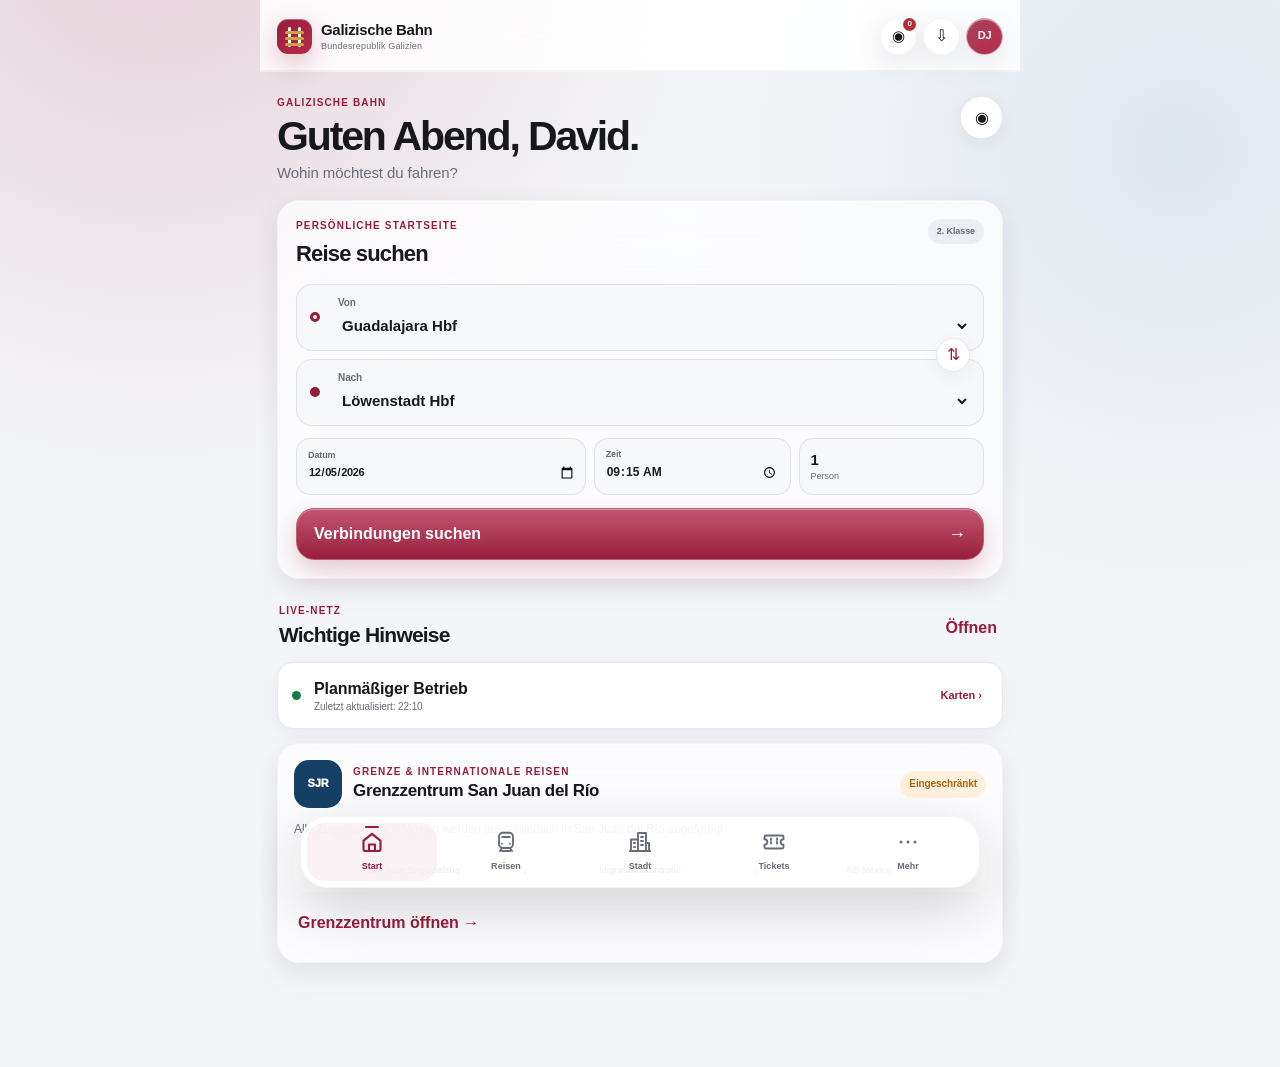
==== index.html @ bdc736fe "Add files via upload" ====
<!doctype html>
<html lang="de">
<head>
  <meta charset="utf-8">
  <meta name="viewport" content="width=device-width,initial-scale=1,viewport-fit=cover">
  <meta name="theme-color" content="#971d3b">
  <meta name="description" content="Galizische Bahn – Redesign, Live-Netz, Stadtverkehr, Grenzverbindungen und digitale Tickets.">
  <meta name="apple-mobile-web-app-capable" content="yes">
  <meta name="apple-mobile-web-app-status-bar-style" content="black-translucent">
  <meta name="apple-mobile-web-app-title" content="GBahn">
  <meta name="mobile-web-app-capable" content="yes">
  <meta name="format-detection" content="telephone=no">
  <link rel="manifest" href="./manifest.webmanifest">
  <link rel="apple-touch-icon" href="./icons/apple-touch-icon.png">
  <link rel="apple-touch-startup-image" href="./icons/splash-1179x2556.png" media="(device-width:393px) and (device-height:852px) and (-webkit-device-pixel-ratio:3)">
  <link rel="apple-touch-startup-image" href="./icons/splash-1290x2796.png" media="(device-width:430px) and (device-height:932px) and (-webkit-device-pixel-ratio:3)">
  <link rel="icon" type="image/png" sizes="32x32" href="./icons/favicon-32.png">
  <link rel="stylesheet" href="./app.css?v=0.8.6-db-results1">
  <title>Galizische Bahn</title>
</head>
<body>
  <div class="app-shell">
    <header class="app-header">
      <button id="brandButton" class="brand-button" type="button" aria-label="Startseite">
        <span class="brand-logo" aria-hidden="true"><i></i><i></i><b></b><b></b><b></b></span>
        <span><strong>Galizische Bahn</strong><small>Bundesrepublik Galizien</small></span>
      </button>
      <div class="header-actions">
        <button id="notificationButton" class="circle-button notification-button" type="button" aria-label="Mitteilungen"><span aria-hidden="true">◉</span><i id="notificationCount" hidden></i></button><span id="onlineBadge" class="online-badge"></span>
        <button id="installButton" class="circle-button" type="button" hidden aria-label="Installieren">⇩</button>
        <button id="avatarButton" class="avatar-button" type="button">DJ</button>
      </div>
    </header>
    <main id="mainView" class="main-view" tabindex="-1"></main>
    <nav class="bottom-nav" aria-label="Hauptnavigation">
      <button class="nav-button active" data-route="home" type="button"><span class="nav-icon"><svg viewBox="0 0 24 24" aria-hidden="true"><path d="M3.5 10.7 12 3.8l8.5 6.9v8.5a1.8 1.8 0 0 1-1.8 1.8H5.3a1.8 1.8 0 0 1-1.8-1.8z"/><path d="M9 21v-6.5h6V21"/></svg></span><small data-copy="navHome">Start</small></button>
      <button class="nav-button" data-route="travel" type="button"><span class="nav-icon"><svg viewBox="0 0 24 24" aria-hidden="true"><rect x="5" y="2.8" width="14" height="15.2" rx="4"/><path d="M8.2 7h7.6M8 13.7h.01M16 13.7h.01M8 18l-2 3M16 18l2 3M8 21h8"/></svg></span><small data-copy="navTravel">Reisen</small></button>
      <button class="nav-button" data-route="city" type="button"><span class="nav-icon"><svg viewBox="0 0 24 24" aria-hidden="true"><path d="M3 21V9.5h7V21M10 21V3h8v18M18 21v-8h3v8M1.8 21h20.4"/><path d="M6 13h1M6 17h1M13 7h2M13 11h2M13 15h2"/></svg></span><small data-copy="navCity">Stadt</small></button>
      <button class="nav-button" data-route="tickets" type="button"><span class="nav-icon"><svg viewBox="0 0 24 24" aria-hidden="true"><path d="M4 5.5h16a1.5 1.5 0 0 1 1.5 1.5v2.2a2.8 2.8 0 0 0 0 5.6V17a1.5 1.5 0 0 1-1.5 1.5H4A1.5 1.5 0 0 1 2.5 17v-2.2a2.8 2.8 0 0 0 0-5.6V7A1.5 1.5 0 0 1 4 5.5Z"/><path d="M9 8.5v7M15 8.5v7" stroke-dasharray="1.5 2"/></svg></span><small data-copy="navTickets">Tickets</small></button>
      <button class="nav-button" data-route="more" type="button"><span class="nav-icon"><svg viewBox="0 0 24 24" aria-hidden="true"><circle cx="5" cy="12" r="1.5"/><circle cx="12" cy="12" r="1.5"/><circle cx="19" cy="12" r="1.5"/></svg></span><small data-copy="navMore">Mehr</small></button>
    </nav>
  </div>
  <div id="modalRoot"></div>
  <div id="toastRoot" class="toast-root" aria-live="polite"></div>
  <div id="updateBanner" class="update-banner" hidden></div>
  <noscript>Diese Anwendung benötigt JavaScript.</noscript>
  <script type="module" src="./app.js?v=0.8.6-db-results1"></script>
</body>
</html>
---- app.css ----
:root{--bg:#f2f3f6;--surface:#fff;--surface2:#f7f7fa;--text:#18181c;--muted:#70717a;--line:rgba(30,30,35,.11);--brand:#7e1731;--brand2:#b72d50;--brandSoft:#f5e5ea;--gold:#d1a33c;--green:#16804b;--greenSoft:#e4f4eb;--orange:#bd6714;--orangeSoft:#fff0df;--red:#bf303e;--redSoft:#fde9eb;--blue:#2d68a3;--shadow:0 14px 42px rgba(24,24,30,.09);--safeTop:env(safe-area-inset-top,0px);--safeBottom:env(safe-area-inset-bottom,0px)}
html[data-theme=dark]{--bg:#0f0f12;--surface:#19191e;--surface2:#212126;--text:#f4f4f6;--muted:#aaaab2;--line:rgba(255,255,255,.11);--brand:#d34a6c;--brand2:#f06b89;--brandSoft:#351821;--gold:#edc565;--green:#58c989;--greenSoft:#123423;--orange:#f1a350;--orangeSoft:#392818;--red:#f1717b;--redSoft:#3b191d;--blue:#76ace1;--shadow:0 16px 48px rgba(0,0,0,.36)}
*{box-sizing:border-box;-webkit-tap-highlight-color:transparent}html{min-height:100%;background:var(--bg)}body{margin:0;min-height:100%;background:radial-gradient(circle at 10% -10%,color-mix(in srgb,var(--brand) 14%,transparent),transparent 32%),var(--bg);color:var(--text);font-family:-apple-system,BlinkMacSystemFont,"SF Pro Display","Segoe UI",sans-serif;line-height:1.45}button,input,select{font:inherit;color:inherit}button{cursor:pointer}button:focus-visible,input:focus-visible,select:focus-visible{outline:3px solid color-mix(in srgb,var(--brand) 28%,transparent);outline-offset:2px}.app-shell{width:min(100%,720px);min-height:100dvh;margin:auto}.app-header{position:sticky;top:0;z-index:30;display:flex;align-items:center;justify-content:space-between;min-height:calc(68px + var(--safeTop));padding:calc(10px + var(--safeTop)) 17px 10px;background:color-mix(in srgb,var(--surface) 88%,transparent);border-bottom:1px solid var(--line);backdrop-filter:blur(25px) saturate(150%);-webkit-backdrop-filter:blur(25px) saturate(150%)}.brand-button{display:flex;align-items:center;gap:10px;padding:0;border:0;background:none;text-align:left}.brand-button strong,.brand-button small{display:block}.brand-button strong{font-size:16px;letter-spacing:-.02em}.brand-button small{font-size:10px;color:var(--muted)}.brand-logo{position:relative;width:37px;height:37px;flex:none;border-radius:12px;background:linear-gradient(145deg,var(--brand),var(--brand2));box-shadow:0 8px 18px color-mix(in srgb,var(--brand) 25%,transparent)}.brand-logo i{position:absolute;top:8px;bottom:7px;width:3px;border-radius:3px;background:#fff}.brand-logo i:first-child{left:11px}.brand-logo i:nth-child(2){right:11px}.brand-logo b{position:absolute;left:8px;right:8px;height:3px;border-radius:2px;background:var(--gold)}.brand-logo b:nth-child(3){top:12px}.brand-logo b:nth-child(4){top:18px}.brand-logo b:nth-child(5){top:24px}.header-actions{display:flex;align-items:center;gap:8px}.circle-button,.avatar-button{display:grid;place-items:center;width:39px;height:39px;border:1px solid var(--line);border-radius:13px;background:var(--surface);box-shadow:0 5px 15px rgba(0,0,0,.06)}.avatar-button{border:0;background:linear-gradient(145deg,var(--brand),var(--brand2));color:#fff;font-size:12px;font-weight:800}.online-badge{padding:5px 8px;border-radius:999px;background:var(--greenSoft);color:var(--green);font-size:10px;font-weight:800}.online-badge.offline{background:var(--orangeSoft);color:var(--orange)}.main-view{min-height:calc(100dvh - 68px);padding:21px 16px calc(103px + var(--safeBottom))}.bottom-nav{position:fixed;z-index:40;left:50%;bottom:max(10px,var(--safeBottom));transform:translateX(-50%);display:grid;grid-template-columns:repeat(5,1fr);width:min(calc(100% - 22px),680px);padding:8px;border:1px solid var(--line);border-radius:23px;background:color-mix(in srgb,var(--surface) 90%,transparent);box-shadow:var(--shadow);backdrop-filter:blur(25px);-webkit-backdrop-filter:blur(25px)}.nav-button{padding:6px 2px;border:0;border-radius:16px;background:none;color:var(--muted)}.nav-button>span{display:block;height:22px;font-size:21px;line-height:20px;font-weight:800}.nav-button small{font-size:10px;font-weight:700}.nav-button.active{background:var(--brandSoft);color:var(--brand)}.page-header{margin-bottom:18px}.eyebrow{margin:0 0 4px;color:var(--brand);font-size:11px;font-weight:850;letter-spacing:.1em;text-transform:uppercase}h1,h2,h3,p{margin-top:0}h1{margin-bottom:5px;font-size:clamp(29px,8vw,39px);line-height:1.05;letter-spacing:-.045em}h2{font-size:22px;letter-spacing:-.03em}h3{font-size:17px;letter-spacing:-.02em}.subtitle,.muted{color:var(--muted)}.subtitle{margin:0;font-size:14px}.section{margin-top:22px}.section-title{display:flex;align-items:center;justify-content:space-between;gap:12px;margin:0 2px 10px}.section-title h2{margin:0}.card{border:1px solid var(--line);border-radius:22px;background:var(--surface);box-shadow:0 7px 22px rgba(0,0,0,.055)}.hero-card{position:relative;overflow:hidden;padding:21px;border-radius:27px;background:linear-gradient(135deg,#641023,#a62547 63%,#cc5571);color:#fff;box-shadow:0 20px 48px rgba(111,14,39,.26)}.hero-card:after{content:"";position:absolute;right:-80px;bottom:-125px;width:260px;height:260px;border:28px solid rgba(255,255,255,.08);border-radius:50%}.hero-head,.journey-top,.hero-foot,.section-title,.subscription-head{display:flex;align-items:center;justify-content:space-between;gap:10px}.hero-card h2{position:relative;z-index:1;margin:25px 0 17px;font-size:28px}.service-badge{display:inline-flex;align-items:center;min-height:24px;padding:4px 9px;border-radius:999px;color:#fff;background:#3c485d;font-size:11px;font-weight:850}.service-badge.ICE{background:#a71938}.service-badge.IC{background:#38455d}.service-badge.EC{background:#c58a17}.service-badge.RE{background:#367755}.service-badge.IR{background:#457660}.service-badge.NJ{background:#303057}.service-badge.S{background:#3b6e55}.status{font-size:11px;font-weight:850}.status.ok{color:#d7ffe6}.status.warn{color:#ffe0b5}.journey-card .status.ok{color:var(--green)}.journey-card .status.warn{color:var(--orange)}.hero-route,.journey-route{position:relative;z-index:1;display:grid;grid-template-columns:minmax(0,1fr) 60px minmax(0,1fr);gap:10px;align-items:center}.hero-route>span,.journey-route>span{height:2px;background:rgba(255,255,255,.45)}.hero-route strong,.hero-route small,.journey-route strong,.journey-route small{display:block}.hero-route strong{font-size:20px}.hero-route small{color:rgba(255,255,255,.76)}.hero-route>div:last-child,.journey-route>div:last-child{text-align:right}.hero-foot{position:relative;z-index:1;margin-top:18px;padding-top:14px;border-top:1px solid rgba(255,255,255,.18);font-size:12px}.text-on-dark,.link-button{padding:4px;border:0;background:none;color:inherit;font-weight:800}.link-button{color:var(--brand)}.quick-grid{display:grid;grid-template-columns:repeat(4,1fr);gap:9px;margin-top:16px}.quick{min-width:0;padding:12px 5px 10px;border:1px solid var(--line);border-radius:18px;background:var(--surface);box-shadow:0 6px 18px rgba(0,0,0,.05)}.quick b{display:grid;place-items:center;width:36px;height:36px;margin:auto;border-radius:12px;background:var(--brandSoft);color:var(--brand);font-size:18px}.quick span{display:block;margin-top:7px;font-size:10px;font-weight:750}.pass-promo,.active-pass{display:flex;align-items:center;justify-content:space-between;gap:12px;padding:17px}.pass-promo>div,.active-pass>div{display:flex;align-items:center;gap:12px}.pass-promo h3,.active-pass h3{margin-bottom:3px}.pass-promo p,.active-pass p{margin:0;color:var(--muted);font-size:12px}.pass-logo{display:grid;place-items:center;width:48px;height:48px;flex:none;border-radius:16px;background:linear-gradient(145deg,#f1d887,#b78019);color:#3b2a07;font-size:25px;font-weight:950}.pass-promo>strong,.active-pass>strong{white-space:nowrap;color:var(--brand)}.pass-promo>strong small{display:block;color:var(--muted);font-size:9px}.alerts-mini{display:grid;gap:8px}.alert-mini{display:flex;align-items:flex-start;gap:10px;padding:12px 13px;border:1px solid var(--line);border-radius:16px;background:var(--surface)}.alert-mini>span{width:9px;height:9px;margin-top:5px;border-radius:50%;background:var(--orange)}.alert-mini.ok>span{background:var(--green)}.alert-mini strong,.alert-mini small{display:block}.alert-mini small{margin-top:2px;color:var(--muted)}.federal-card{display:flex;align-items:flex-start;gap:13px;padding:16px;background:var(--orangeSoft);border-color:color-mix(in srgb,var(--orange) 24%,transparent)}.federal-card>span{display:grid;place-items:center;min-width:51px;height:34px;border-radius:8px;background:#153f64;color:#fff;font-size:10px;font-weight:950;letter-spacing:.08em}.federal-card h3{margin-bottom:4px}.federal-card p{margin:0;color:var(--muted);font-size:12px}.federal-card.standalone{margin-top:14px}.chips{display:flex;flex-wrap:wrap;gap:6px;margin-top:10px}.chips i{padding:5px 8px;border-radius:999px;background:color-mix(in srgb,var(--surface) 75%,transparent);font-size:10px;font-style:normal;font-weight:750}.search-card{padding:16px}.field{margin-bottom:12px}.field label{display:block;margin:0 0 6px 2px;color:var(--muted);font-size:11px;font-weight:750}.field input,.field select{width:100%;min-height:50px;padding:12px 13px;border:1px solid var(--line);border-radius:15px;background:var(--surface2)}.field input.invalid{border-color:var(--red);box-shadow:0 0 0 2px var(--redSoft)}.field small{display:block;margin:5px 2px 0;color:var(--muted);font-size:10px}.field-grid{display:grid;grid-template-columns:1fr 1fr;gap:10px}.date-field>span{display:flex;width:100%;min-width:0;padding:12px 13px;border:1px solid var(--line);border-radius:15px;background:var(--surface2)}.date-field input{display:block;width:100%;min-width:0;min-height:0;padding:0;border:0;background:transparent}.swap{display:grid;place-items:center;width:41px;height:41px;margin:-4px auto 7px;border:1px solid var(--line);border-radius:13px;background:var(--surface);color:var(--brand);font-size:20px}.primary,.secondary,.danger-button{min-height:48px;padding:12px 16px;border:0;border-radius:15px;font-weight:850}.primary{background:linear-gradient(135deg,var(--brand),var(--brand2));color:#fff;box-shadow:0 10px 24px color-mix(in srgb,var(--brand) 22%,transparent)}.primary.small{min-height:40px;padding:9px 12px}.secondary{border:1px solid var(--line);background:var(--surface2)}.danger-button{background:var(--redSoft);color:var(--red)}.full{width:100%}.button-row{display:grid;grid-template-columns:1fr 1fr;gap:9px;margin-top:15px}.result-list,.ticket-list,.subscription-list,.operation-list,.line-list,.order-list{display:grid;gap:11px}.journey-card{width:100%;padding:16px;border:1px solid var(--line);border-radius:20px;background:var(--surface);box-shadow:0 7px 20px rgba(0,0,0,.05);text-align:left}.journey-route{margin:14px 0}.journey-route>span{background:var(--line)}.journey-route strong{font-size:21px}.journey-route small{max-width:150px;overflow:hidden;color:var(--muted);text-overflow:ellipsis;white-space:nowrap}.journey-bottom{display:flex;align-items:end;justify-content:space-between;gap:10px;color:var(--muted);font-size:11px}.journey-bottom strong{color:var(--text);font-size:18px}.connection-state,.international-row,.night-row{margin-top:10px;padding:7px 9px;border-radius:10px;font-size:11px;font-weight:750}.connection-state.safe{background:var(--greenSoft);color:var(--green)}.connection-state.risk{background:var(--orangeSoft);color:var(--orange)}.connection-state.missed{background:var(--redSoft);color:var(--red)}.international-row{background:#fff3d6;color:#8b5c0f}.night-row{background:#e8e7f7;color:#444070}.timeline{margin:17px 0}.timeline-row{display:grid;grid-template-columns:48px 18px 1fr;gap:10px;min-height:58px}.timeline-row time{font-weight:800}.timeline-row>span{position:relative}.timeline-row>span:after{content:"";position:absolute;left:8px;top:14px;bottom:-7px;width:2px;background:var(--line)}.timeline-row:last-child>span:after{display:none}.timeline-row>span i{position:relative;z-index:1;display:block;width:16px;height:16px;border:4px solid var(--surface);border-radius:50%;background:var(--brand);box-shadow:0 0 0 1px var(--brand)}.timeline-row.border>span i{background:var(--gold);box-shadow:0 0 0 1px var(--gold)}.timeline-row strong,.timeline-row small{display:block}.timeline-row small{margin-top:2px;color:var(--muted)}.fare-list{display:grid;gap:8px}.fare-choice{position:relative;display:grid;grid-template-columns:1fr auto;gap:8px;padding:14px;border:1px solid var(--line);border-radius:16px;background:var(--surface2)}.fare-choice.selected{border-color:var(--brand);box-shadow:0 0 0 2px var(--brandSoft)}.fare-choice input{position:absolute;opacity:0}.fare-choice strong,.fare-choice small{display:block}.fare-choice small{color:var(--muted)}.fare-choice b{color:var(--brand)}.checkout-progress{display:grid;grid-template-columns:repeat(4,1fr);gap:7px;margin-bottom:17px}.checkout-progress span{display:grid;place-items:center;height:6px;border-radius:999px;background:var(--line);font-size:0}.checkout-progress span.active{background:var(--brand)}.seat-legend{display:flex;flex-wrap:wrap;gap:11px;margin-bottom:12px;color:var(--muted);font-size:11px}.seat-legend span{display:flex;align-items:center;gap:5px}.seat-legend i{width:13px;height:13px;border-radius:4px;background:var(--surface2);border:1px solid var(--line)}.seat-legend i.occupied{background:#999}.seat-legend i.selected{background:var(--brand)}.coach{padding:15px;border-radius:19px;background:var(--surface2)}.coach-label{text-align:center;color:var(--muted);font-size:11px}.seat-grid{display:grid;grid-template-columns:repeat(4,1fr);gap:8px;max-width:300px;margin:14px auto}.seat{height:40px;border:1px solid var(--line);border-radius:9px;background:var(--surface);font-size:11px;font-weight:800}.seat:nth-of-type(4n+2){margin-right:8px}.seat.occupied{background:#8d8d92;color:#fff;opacity:.55}.seat.selected{background:var(--brand);color:#fff}.table-label{grid-column:1/-1;padding:4px;text-align:center;color:var(--muted);font-size:9px}.cabin-options{display:grid;gap:9px;margin:15px 0}.cabin-option{display:flex;justify-content:space-between;padding:15px;border:1px solid var(--line);border-radius:15px;background:var(--surface2)}.cabin-option.selected{border-color:var(--brand);box-shadow:0 0 0 2px var(--brandSoft)}.check-row,.extra-row{display:flex;align-items:flex-start;gap:10px;padding:12px 0}.check-row input,.extra-row input{width:20px;height:20px;accent-color:var(--brand)}.extras-list{border-top:1px solid var(--line)}.extra-row{border-bottom:1px solid var(--line)}.extra-row span{flex:1}.extra-row strong,.extra-row small{display:block}.extra-row small{color:var(--muted)}.summary-card,.order-total{display:flex;align-items:center;justify-content:space-between;padding:14px;margin:14px 0;border-radius:15px;background:var(--surface2)}.demo-payment{padding:13px;border:1px solid color-mix(in srgb,var(--orange) 35%,transparent);border-radius:15px;background:var(--orangeSoft)}.demo-payment strong{display:inline-block;padding:4px 8px;border-radius:6px;background:var(--orange);color:#fff;font-size:10px}.demo-payment p{margin:7px 0 0;color:var(--orange);font-size:12px;font-weight:750}.payment-progress{margin:12px 0;padding:11px;border-radius:12px;background:var(--surface2);text-align:center;font-weight:800}.payment-progress.success{background:var(--greenSoft);color:var(--green)}.payment-progress.error{background:var(--redSoft);color:var(--red)}.mode-tabs{display:grid;grid-template-columns:1fr 1fr;gap:4px;padding:4px;border-radius:15px;background:var(--surface2)}.mode-tabs button{min-height:40px;border:0;border-radius:12px;background:none;color:var(--muted);font-weight:800}.mode-tabs button.active{background:var(--surface);color:var(--brand);box-shadow:0 3px 12px rgba(0,0,0,.07)}.live-dot{color:var(--green);font-size:11px;font-weight:850}.departure-board{overflow:hidden;border:1px solid var(--line);border-radius:19px;background:var(--surface)}.departure-row{display:grid;grid-template-columns:45px 42px 1fr auto;gap:9px;align-items:center;padding:11px;border-bottom:1px solid var(--line)}.departure-row:last-child{border-bottom:0}.departure-row time{font-weight:850}.departure-row strong,.departure-row small{display:block}.departure-row small{color:var(--muted);font-size:10px}.departure-row>b{font-size:10px;color:var(--brand)}.line-pill{display:inline-grid;place-items:center;min-width:38px;height:27px;padding:0 7px;border-radius:8px;background:var(--line);color:#fff;font-size:11px;font-weight:900}.line-pill:before{content:"";position:absolute}.line-pill{background:var(--line,color-mix(in srgb,var(--brand) 80%,#000))}.line-pill.big{width:52px;height:38px;font-size:15px}.urban-line{display:grid;grid-template-columns:45px 1fr auto;gap:10px;align-items:center;padding:12px;border:1px solid var(--line);border-radius:16px;background:var(--surface);text-align:left}.urban-line strong,.urban-line small{display:block}.urban-line small{color:var(--muted)}.urban-planner{padding:16px}.urban-result{margin-top:15px;padding-top:15px;border-top:1px solid var(--line)}.urban-summary{display:flex;justify-content:space-between;margin-bottom:12px}.urban-step{display:grid;grid-template-columns:45px 1fr;gap:10px;align-items:center;padding:10px 0}.urban-step strong,.urban-step small{display:block}.urban-step small{color:var(--muted)}.transfer{margin-left:19px;padding:5px 0 5px 34px;border-left:2px dotted var(--line);color:var(--muted);font-size:11px}.urban-products{display:grid;grid-template-columns:1fr 1fr;gap:9px}.urban-products button{display:flex;flex-direction:column;justify-content:space-between;min-height:116px;padding:14px;border:1px solid var(--line);border-radius:17px;background:var(--surface);text-align:left}.urban-products strong,.urban-products small{display:block}.urban-products small{margin-top:4px;color:var(--muted)}.urban-products b{color:var(--brand);font-size:19px}.line-header{display:flex;align-items:center;gap:12px}.line-header strong,.line-header small{display:block}.line-header small{color:var(--muted)}.urban-timeline{margin-top:16px}.urban-timeline>div{display:grid;grid-template-columns:18px 1fr auto;gap:9px;min-height:43px}.urban-timeline>div>span{position:relative}.urban-timeline>div>span:before{content:"";position:absolute;left:4px;top:4px;width:9px;height:9px;border-radius:50%;background:var(--brand)}.urban-timeline>div>span:after{content:"";position:absolute;left:8px;top:13px;bottom:0;width:2px;background:var(--brand)}.urban-timeline>div:last-child>span:after{display:none}.urban-timeline small{color:var(--muted)}.subscription-option{padding:17px;border:1px solid var(--line);border-radius:20px;background:var(--surface)}.subscription-head h3{margin-bottom:3px}.subscription-head p{margin:0;color:var(--muted);font-size:11px}.subscription-head>strong{color:var(--brand);font-size:21px}.subscription-head>strong small{display:block;color:var(--muted);font-size:9px}.subscription-option ul{padding-left:20px;color:var(--muted);font-size:12px}.warning-copy{margin:8px 0;color:var(--orange);font-size:11px}.subscription-summary{display:flex;align-items:center;gap:12px;margin-bottom:16px}.subscription-summary div{flex:1}.subscription-summary h3{margin-bottom:3px}.subscription-summary p{margin:0;color:var(--muted);font-size:11px}.ticket-summary{display:flex;align-items:center;justify-content:space-between;gap:10px;width:100%;padding:15px;border:1px solid var(--line);border-radius:18px;background:var(--surface);text-align:left}.ticket-summary h3{margin:8px 0 3px}.ticket-summary p{margin:0;color:var(--muted)}.ticket-summary>div:last-child{text-align:right}.ticket-summary>div:last-child strong,.ticket-summary>div:last-child small{display:block}.ticket-summary>div:last-child small{color:var(--muted)}.empty{padding:30px;text-align:center}.empty>b{display:grid;place-items:center;width:66px;height:66px;margin:auto auto 15px;border-radius:20px;background:var(--brandSoft);color:var(--brand);font-size:28px}.digital-ticket{padding:19px;border:1px solid var(--line);border-radius:24px;background:var(--surface)}.digital-ticket.international-ticket{border-top:5px solid var(--gold)}.ticket-brand{color:var(--brand);font-size:11px;font-weight:950;letter-spacing:.09em}.ticket-service{display:flex;align-items:center;justify-content:space-between;margin-top:15px}.digital-route{display:grid;grid-template-columns:1fr auto 1fr;gap:10px;align-items:center;padding:21px 0}.digital-route>div:last-child{text-align:right}.digital-route strong,.digital-route small{display:block}.digital-route strong{font-size:24px}.digital-route small{color:var(--muted)}.ticket-data{display:grid;grid-template-columns:1fr 1fr;gap:10px;padding:14px 0;border-top:1px dashed var(--line);border-bottom:1px dashed var(--line)}.ticket-data small,.ticket-data strong{display:block}.ticket-data small{color:var(--muted);font-size:9px;text-transform:uppercase}.security-animation{height:9px;margin:16px 0;border-radius:999px;background:linear-gradient(90deg,var(--brand),var(--gold),var(--brand));background-size:200% 100%;animation:security 2s linear infinite}.digital-ticket canvas{display:block;width:180px;height:180px;margin:15px auto;border:10px solid #fff;border-radius:12px;background:#fff;image-rendering:pixelated}.digital-ticket code{display:block;text-align:center;color:var(--muted);font-size:10px}@keyframes security{to{background-position:200% 0}}.profile-card{padding:18px}.profile-head{display:flex;align-items:center;gap:13px}.profile-head>span{display:grid;place-items:center;width:62px;height:62px;border-radius:20px;background:linear-gradient(145deg,var(--brand),var(--brand2));color:#fff;font-size:19px;font-weight:900}.profile-head h2{margin-bottom:2px}.profile-head p{margin:0;color:var(--muted)}.gold-card{min-height:160px;margin-top:16px;padding:19px;border-radius:21px;background:linear-gradient(135deg,#f0d783,#c8962c 65%,#a47012);color:#392a0b}.gold-card small,.gold-card strong{display:block}.gold-card strong{margin-top:82px;letter-spacing:.1em}.stats{display:grid;grid-template-columns:repeat(3,1fr);gap:8px;margin-top:11px}.stats>div{padding:12px 7px;border-radius:14px;background:var(--surface2);text-align:center}.stats strong,.stats small{display:block}.stats small{color:var(--muted);font-size:9px}.setting-row,.order-row{display:flex;align-items:center;gap:11px;padding:14px}.setting-row>span{display:grid;place-items:center;width:39px;height:39px;border-radius:12px;background:var(--brandSoft);color:var(--brand)}.setting-row div{flex:1}.setting-row strong,.setting-row small{display:block}.setting-row small{color:var(--muted)}.order-row{justify-content:space-between}.order-row strong,.order-row small{display:block}.order-row small{color:var(--muted)}.settings{overflow:hidden}.settings button{display:grid;grid-template-columns:38px 1fr auto;gap:10px;align-items:center;width:100%;padding:13px;border:0;border-bottom:1px solid var(--line);background:none;text-align:left}.settings button:last-child{border-bottom:0}.settings button>span{display:grid;place-items:center;width:36px;height:36px;border-radius:11px;background:var(--brandSoft);color:var(--brand)}.settings button strong,.settings button small{display:block}.settings button small{color:var(--muted)}.settings.simple button{grid-template-columns:1fr auto}.build-note{text-align:center;color:var(--muted);font-size:10px}.operation-summary{display:grid;grid-template-columns:1fr 1fr;gap:9px}.metric{position:relative;padding:14px;border:1px solid var(--line);border-radius:17px;background:var(--surface)}.metric small,.metric strong{display:block}.metric small{color:var(--muted)}.metric i{position:absolute;right:13px;top:13px;width:9px;height:9px;border-radius:50%}.metric i.ok{background:var(--green)}.metric i.warn{background:var(--orange)}.metric i.bad{background:var(--red)}.operation-card{display:flex;gap:12px;padding:15px}.operation-card>span{width:10px;height:10px;margin-top:5px;border-radius:50%;background:var(--orange)}.operation-card.ok>span{background:var(--green)}.operation-card h3{margin-bottom:4px}.operation-card p{margin:0;color:var(--muted);font-size:12px}.connection-demo{padding:17px}.connection-times{display:grid;grid-template-columns:1fr auto 1fr;gap:10px;align-items:center}.connection-times>div{padding:12px;border-radius:14px;background:var(--surface2);text-align:center}.connection-times small,.connection-times strong{display:block}.connection-times>b{color:var(--red)}.map-card{overflow:hidden}.rail-map{display:block;width:100%;height:auto;min-height:490px;background:linear-gradient(rgba(120,120,120,.05) 1px,transparent 1px),linear-gradient(90deg,rgba(120,120,120,.05) 1px,transparent 1px);background-size:28px 28px}.rail-line{stroke-width:6;stroke-linecap:round;opacity:.78}.rail-line.ICE{stroke:#a71938}.rail-line.IC{stroke:#3c485d}.rail-line.RE{stroke:#3b7c57}.rail-line.EC{stroke:#c58a17}.rail-line.S{stroke:#704bb5}.map-station{cursor:pointer}.map-station{pointer-events:all}.map-station .map-hit{fill:transparent;stroke:none}.map-station .map-dot{fill:var(--surface);stroke:var(--brand);stroke-width:4}.map-station.mexico .map-dot{stroke:var(--gold)}.map-station text{fill:var(--text);font-size:11px;font-weight:750;paint-order:stroke;stroke:var(--surface);stroke-width:4px}.map-train{fill:var(--gold);stroke:var(--surface);stroke-width:4}.map-legend{display:flex;flex-wrap:wrap;gap:10px;padding:13px}.map-legend span{display:flex;align-items:center;gap:5px;font-size:10px}.map-legend i{width:16px;height:5px;border-radius:3px}.map-legend i.ICE{background:#a71938}.map-legend i.IC{background:#3c485d}.map-legend i.RE{background:#3b7c57}.map-legend i.EC{background:#c58a17}.live-card{padding:4px}.live-svg{display:block;width:100%;height:auto;margin-top:12px;border-radius:17px;background:var(--surface2)}.live-svg path{fill:none;stroke:#a71938;stroke-width:8;stroke-linecap:round}.live-svg circle:not(.map-train){fill:var(--surface);stroke:#a71938;stroke-width:4}.live-svg text{fill:var(--text);font-size:11px;font-weight:750}.progress{height:9px;margin:14px 0;border-radius:999px;background:var(--surface2);overflow:hidden}.progress i{display:block;height:100%;background:linear-gradient(90deg,var(--brand),var(--gold))}.live-stats{display:grid;grid-template-columns:repeat(3,1fr);gap:8px}.live-stats>div{padding:11px 7px;border-radius:13px;background:var(--surface2);text-align:center}.live-stats small,.live-stats strong{display:block}.live-stats small{color:var(--muted);font-size:8px}.modal-backdrop{position:fixed;z-index:80;inset:0;display:grid;align-items:end;padding:18px 11px max(12px,var(--safeBottom));background:rgba(0,0,0,.43);backdrop-filter:blur(7px);-webkit-backdrop-filter:blur(7px)}.modal-sheet{width:min(100%,650px);max-height:90dvh;margin:auto;overflow-y:auto;border:1px solid var(--line);border-radius:27px;background:var(--surface);box-shadow:0 30px 80px rgba(0,0,0,.3);animation:sheet .22s ease}.modal-sheet>header{position:sticky;top:0;z-index:3;display:flex;align-items:center;justify-content:space-between;padding:14px 16px;border-bottom:1px solid var(--line);background:color-mix(in srgb,var(--surface) 90%,transparent);backdrop-filter:blur(20px)}.modal-sheet>header h2{margin:0;font-size:19px}.modal-sheet>header button{display:grid;place-items:center;width:36px;height:36px;border:0;border-radius:11px;background:var(--surface2);font-size:18px}.modal-content{padding:16px}.toast-root{position:fixed;z-index:120;left:50%;bottom:calc(96px + var(--safeBottom));width:min(calc(100% - 30px),520px);transform:translateX(-50%);pointer-events:none}.toast{margin-top:7px;padding:12px 14px;border-radius:14px;background:rgba(20,20,24,.94);color:#fff;box-shadow:0 10px 30px rgba(0,0,0,.25);font-size:12px;font-weight:750}.error-text{color:var(--red)}@keyframes sheet{from{transform:translateY(25px);opacity:0}to{transform:none;opacity:1}}@media(min-width:660px){.main-view{padding-left:24px;padding-right:24px}.modal-backdrop{align-items:center}.quick-grid{gap:12px}}@media(max-width:380px){.field-grid{grid-template-columns:1fr}.quick-grid{grid-template-columns:1fr 1fr}.departure-row{grid-template-columns:42px 38px 1fr}.departure-row>b{display:none}}@media(prefers-reduced-motion:reduce){*,*:before,*:after{animation-duration:.01ms!important;transition-duration:.01ms!important;scroll-behavior:auto!important}}

.main-view:focus{outline:none}.connection-demo.missed{margin-bottom:16px;background:var(--redSoft);border-color:color-mix(in srgb,var(--red) 25%,transparent)}

/* v0.6.1 UX patch */
body.modal-open{overflow:hidden}.modal-sheet>header button:disabled,.checkout-actions button:disabled{opacity:.45;cursor:not-allowed}.checkout-actions{position:sticky;bottom:-16px;z-index:2;display:grid;grid-template-columns:auto 1fr 1.25fr;gap:8px;margin:18px -16px -16px;padding:12px 16px calc(12px + var(--safeBottom));border-top:1px solid var(--line);background:color-mix(in srgb,var(--surface) 94%,transparent);backdrop-filter:blur(22px);-webkit-backdrop-filter:blur(22px)}.checkout-actions .cancel-action{min-height:46px;padding:0 12px;border:0;background:transparent;color:var(--red);font-weight:800}.checkout-actions .secondary,.checkout-actions .primary{min-width:0}.review-strip{display:flex;align-items:center;justify-content:space-between;gap:12px;margin-bottom:12px;padding:12px 14px;border-radius:14px;background:var(--brandSoft)}.review-strip span{color:var(--muted);font-size:12px}.review-strip strong{color:var(--brand);font-size:17px}.cancel-confirm{text-align:center}.cancel-symbol{display:grid;place-items:center;width:64px;height:64px;margin:4px auto 15px;border-radius:22px;background:var(--redSoft);color:var(--red);font-size:32px;font-weight:500}.cancel-confirm h3{font-size:21px}.cancel-confirm p{color:var(--muted)}.cancel-actions{display:grid;gap:9px;margin-top:18px}.language-help{margin-bottom:14px;color:var(--muted)}.language-list{display:grid;gap:9px}.language-option{display:grid;grid-template-columns:44px 1fr 32px;align-items:center;gap:12px;width:100%;min-height:64px;padding:10px 12px;border:1px solid var(--line);border-radius:17px;background:var(--surface);text-align:left}.language-option.selected{border-color:var(--brand);background:var(--brandSoft);box-shadow:0 0 0 2px color-mix(in srgb,var(--brand) 13%,transparent)}.language-code{display:grid;place-items:center;width:42px;height:42px;border-radius:13px;background:var(--surface2);color:var(--brand);font-weight:900}.language-option.selected .language-code{background:var(--brand);color:#fff}.language-copy strong,.language-copy small{display:block}.language-copy small{margin-top:2px;color:var(--muted)}.language-check{display:grid;place-items:center;width:26px;height:26px;border-radius:50%;color:#fff;background:transparent;font-weight:900}.language-option.selected .language-check{background:var(--brand)}.modal-bottom-cancel{margin-top:14px}.setting-icon{font-size:16px}.update-banner{position:fixed;z-index:140;left:50%;top:calc(10px + var(--safeTop));transform:translateX(-50%);display:flex;align-items:center;gap:10px;width:min(calc(100% - 24px),560px);padding:10px 12px;border:1px solid rgba(255,255,255,.15);border-radius:16px;background:rgba(24,24,28,.94);color:#fff;box-shadow:0 12px 35px rgba(0,0,0,.3);backdrop-filter:blur(18px)}.update-banner[hidden]{display:none}.update-banner span{flex:1;font-size:12px;font-weight:750}.update-banner button{min-height:34px;padding:6px 10px;border:0;border-radius:10px;background:#fff;color:#161619;font-size:11px;font-weight:850}.payment-progress:not([hidden]){display:block}.field input.invalid,.field select.invalid{border-color:var(--red);box-shadow:0 0 0 2px var(--redSoft)}@media(max-width:390px){.checkout-actions{grid-template-columns:1fr 1fr}.checkout-actions .cancel-action{grid-column:1/-1;order:3}.language-option{grid-template-columns:40px 1fr 28px}.brand-button strong{font-size:15px}}
/* v0.7.1 — quality, journey state and ticket management */
.home-title{margin-bottom:14px}.home-search-card{padding:17px}.home-search-card h2{margin-bottom:14px}.compact-route-fields{display:grid;grid-template-columns:minmax(0,1fr) 42px minmax(0,1fr);align-items:end;gap:8px}.compact-route-fields .field{margin:0}.swap.compact{width:40px;height:50px;margin:0 0 1px}.home-search-meta{display:grid;grid-template-columns:1fr 1fr;gap:9px;margin:12px 0}.home-search-meta label{display:block;padding:10px 12px;border:1px solid var(--line);border-radius:14px;background:var(--surface2)}.home-search-meta span{display:block;color:var(--muted);font-size:10px;font-weight:750}.home-search-meta input{width:100%;min-height:24px;padding:0;border:0;background:transparent}.compact-hero{padding:18px}.compact-hero .hero-route{margin-top:18px}.home-alerts{margin-top:9px}.border-flow-card{margin-top:14px;padding:16px;background:linear-gradient(145deg,color-mix(in srgb,var(--orangeSoft) 86%,var(--surface)),var(--surface));border-color:color-mix(in srgb,var(--orange) 24%,var(--line))}.border-flow-head{display:grid;grid-template-columns:auto 1fr auto;align-items:center;gap:11px}.border-flow-head h3,.border-flow-head p{margin:0}.border-icon{display:grid;place-items:center;width:48px;height:48px;border-radius:15px;background:#153f64;color:#fff;font-size:11px;font-weight:950}.border-status{padding:6px 9px;border-radius:999px;background:var(--orangeSoft);color:var(--orange);font-size:10px;font-weight:850}.border-flow-card>p{margin:13px 0 10px;color:var(--muted);font-size:12px}.border-flow-steps{display:grid;grid-template-columns:1fr auto 1fr auto 1fr;align-items:center;gap:5px;margin-bottom:8px;padding:10px;border-radius:14px;background:color-mix(in srgb,var(--surface) 76%,transparent);text-align:center}.border-flow-steps span{font-size:9px;font-weight:800}.border-flow-steps b{color:var(--orange)}
.travel-warning{text-align:center}.warning-seal{display:grid;place-items:center;width:62px;height:62px;margin:4px auto 12px;border-radius:20px;background:#153f64;color:#fff;font-size:20px;font-weight:950;box-shadow:0 12px 24px rgba(21,63,100,.22)}.travel-warning h2{margin-bottom:10px;font-size:24px}.travel-warning>p:not(.eyebrow){color:var(--muted)}.warning-route{display:grid;grid-template-columns:1fr auto 1fr;align-items:center;gap:8px;margin:17px 0;padding:13px;border-radius:15px;background:var(--surface2);font-size:11px;font-weight:800}.warning-route span:last-child{text-align:right}.warning-actions{display:grid;grid-template-columns:1fr 1.35fr;gap:9px;margin-top:16px}.official-advisory-inline{margin:14px 0;padding:13px 14px;border:1px solid color-mix(in srgb,var(--red) 24%,var(--line));border-radius:15px;background:var(--redSoft)}.official-advisory-inline strong{color:var(--red)}.official-advisory-inline p{margin:4px 0 0;font-size:12px}.border-notice{background:var(--orangeSoft)}
.journey-card.international-journey{border-color:color-mix(in srgb,var(--orange) 28%,var(--line))}.journey-facts{display:flex;flex-wrap:wrap;align-items:center;gap:7px;margin-top:11px;color:var(--muted);font-size:10px}.journey-facts>span:not(.occupancy){padding:5px 7px;border-radius:999px;background:var(--surface2)}.occupancy{display:inline-flex;align-items:center;gap:5px;padding:5px 7px;border-radius:999px;background:var(--surface2);color:var(--muted);font-size:9px;font-weight:800}.occupancy i{width:7px;height:7px;border-radius:50%;background:var(--orange)}.occupancy.low i{background:var(--green)}.occupancy.high i{background:var(--red)}.border-route-summary{display:grid;grid-template-columns:1fr auto;gap:3px 10px;margin:12px -3px 0;padding:11px 12px;border-radius:14px;background:var(--orangeSoft);text-align:left}.border-route-summary span{font-size:11px;font-weight:850}.border-route-summary b{font-size:10px;color:var(--orange)}.border-route-summary small{grid-column:1/-1;color:var(--muted)}.journey-bottom strong small{display:block;color:var(--green);font-size:8px;text-transform:uppercase}.journey-bottom .connection-state{display:inline-block;margin:0;padding:4px 7px;border-radius:999px;font-size:9px;font-style:normal}.international-timeline{display:grid;gap:7px;margin:15px 0}.segment-card{padding:14px;border:1px solid var(--line);border-radius:18px;background:var(--surface2)}.segment-head{display:flex;justify-content:space-between;align-items:center;gap:8px}.segment-route{display:grid;grid-template-columns:1fr 45px 1fr;align-items:center;gap:8px;margin-top:12px}.segment-route>span{height:2px;background:var(--line)}.segment-route strong,.segment-route small{display:block}.segment-route small{color:var(--muted);font-size:10px}.segment-route>div:last-child{text-align:right}.segment-note{margin:10px 0 0;color:var(--muted);font-size:10px}.border-process{display:grid;grid-template-columns:50px 1fr;gap:12px;padding:15px;border:1px solid color-mix(in srgb,var(--orange) 28%,var(--line));border-radius:18px;background:var(--orangeSoft)}.border-process-icon{display:grid;place-items:center;width:50px;height:50px;border-radius:15px;background:#153f64;color:#fff;font-size:11px;font-weight:950}.border-process h3,.border-process p{margin-bottom:3px}.border-process>div:last-child>p:not(.eyebrow){color:var(--muted);font-size:11px}.mandatory-transfer-marker{text-align:center;color:var(--orange);font-size:10px;font-weight:850}.detail-section{margin:18px 0}.detail-section .section-title h3{margin:0}.composition-strip{display:flex;gap:6px;overflow-x:auto;padding:2px 1px 7px;scrollbar-width:none}.composition-strip::-webkit-scrollbar{display:none}.composition-strip>div{position:relative;min-width:87px;padding:10px;border:1px solid var(--line);border-radius:13px;background:var(--surface2)}.composition-strip b,.composition-strip span{display:block}.composition-strip span{margin-top:3px;color:var(--muted);font-size:8px}.composition-strip i{position:absolute;right:8px;top:9px;width:7px;height:7px;border-radius:50%;background:var(--orange)}.composition-strip i.low{background:var(--green)}.composition-strip i.high{background:var(--red)}.service-badge.RB{background:#276d57}
.city-picker{margin-bottom:11px}.city-action-tabs{display:grid;grid-template-columns:repeat(3,1fr);gap:8px}.city-action-tabs button{min-height:68px;padding:8px;border:1px solid var(--line);border-radius:17px;background:var(--surface);color:var(--muted)}.city-action-tabs b,.city-action-tabs span{display:block}.city-action-tabs b{font-size:20px}.city-action-tabs span{margin-top:4px;font-size:10px;font-weight:800}.city-action-tabs button.active{border-color:var(--brand);background:var(--brandSoft);color:var(--brand)}.compact-tabs{margin-top:10px}.city-content{margin-top:14px}.urban-network-card{overflow:hidden;padding:6px}.urban-map-scroll{overflow-x:auto;border-radius:17px;background:linear-gradient(rgba(120,120,120,.05) 1px,transparent 1px),linear-gradient(90deg,rgba(120,120,120,.05) 1px,transparent 1px);background-size:26px 26px}.urban-schematic{display:block;min-width:720px;width:100%;height:auto}.urban-map-line{cursor:pointer}.urban-map-line .line-label{fill:#fff;font-size:13px;font-weight:900}.urban-stop{fill:var(--surface);stroke-width:4}.stop-label{fill:var(--text);font-size:9px;font-weight:700;paint-order:stroke;stroke:var(--surface);stroke-width:3px}.city-line-list{margin-top:10px}.single-line-map{position:relative;display:flex;justify-content:space-between;gap:3px;margin:18px 0 22px;padding-top:4px}.single-line-map>span{position:absolute;left:10px;right:10px;top:12px;height:6px;border-radius:5px;background:var(--line)}.single-line-map>div{position:relative;z-index:1;width:100%;text-align:center}.single-line-map i{display:block;width:17px;height:17px;margin:auto;border:4px solid var(--line);border-color:var(--line);border-radius:50%;background:var(--surface)}.single-line-map small{display:block;margin-top:7px;font-size:8px;line-height:1.15}
.more-grid{display:grid;gap:9px}.more-card{display:grid;grid-template-columns:48px 1fr auto;align-items:center;gap:12px;width:100%;padding:13px;border:1px solid var(--line);border-radius:19px;background:var(--surface);box-shadow:0 7px 20px rgba(0,0,0,.045);text-align:left}.more-card>span{display:grid;place-items:center;width:48px;height:48px;border-radius:15px;background:var(--brandSoft);color:var(--brand);font-size:18px;font-weight:900}.more-card.border>span{background:#153f64;color:#fff;font-size:10px}.more-card strong,.more-card small{display:block}.more-card small{margin-top:3px;color:var(--muted);font-size:10px}.more-card>b{color:var(--muted);font-size:22px}.back-link{display:block;margin:0 0 8px;padding:3px 0;border:0;background:none;color:var(--brand);font-size:12px;font-weight:800}
.border-status-hero{padding:18px;border-radius:25px;background:linear-gradient(135deg,#153f64,#27698c);color:#fff;box-shadow:0 18px 42px rgba(21,63,100,.23)}.border-status-hero>div:first-child{display:flex;align-items:end;justify-content:space-between;gap:10px}.border-status-hero small{color:rgba(255,255,255,.72)}.border-status-hero h2{margin:3px 0 0}.border-status-hero>span{display:inline-block;margin-top:10px;padding:6px 9px;border-radius:999px;background:rgba(255,255,255,.14);font-size:10px;font-weight:850}.border-metrics{display:grid;grid-template-columns:repeat(3,1fr);gap:7px;margin-top:16px}.border-metrics>div{padding:10px 7px;border-radius:14px;background:rgba(255,255,255,.11);text-align:center}.border-metrics strong,.border-metrics small{display:block}.border-metrics small{font-size:8px}.official-advisory{display:grid;grid-template-columns:64px 1fr;gap:14px;margin-top:13px;padding:16px;border:1px solid color-mix(in srgb,var(--red) 24%,var(--line));border-radius:20px;background:var(--redSoft)}.official-advisory .warning-seal{width:54px;height:54px;margin:0;border-radius:16px}.official-advisory h3{margin-bottom:5px}.official-advisory p{margin:0;color:var(--muted);font-size:11px}.direction-cards{display:grid;gap:9px}.direction-card{padding:16px}.direction-card h3{margin-bottom:9px}.direction-card ol{margin:0;padding-left:20px}.direction-card li{padding:4px 0;color:var(--muted);font-size:12px}.documents-card{padding:16px}.document-grid{display:grid;grid-template-columns:1fr 1fr;gap:8px}.document-grid span{padding:10px;border-radius:13px;background:var(--surface2);font-size:10px;font-weight:800}.rail-line.RB{stroke:#276d57;stroke-dasharray:12 8}.rail-line.border-link{stroke-width:8}.map-legend i.RB{background:#276d57}.border-ring{fill:none;stroke:var(--orange);stroke-width:4;stroke-dasharray:4 3}.map-station.border-hub .map-dot{stroke:#153f64}
@media(max-width:390px){.compact-route-fields{grid-template-columns:1fr 38px 1fr}.compact-route-fields select{padding-left:8px;padding-right:6px;font-size:11px}.border-flow-head{grid-template-columns:auto 1fr}.border-flow-head .border-status{grid-column:2}.border-flow-steps{grid-template-columns:1fr auto 1fr}.border-flow-steps span:last-child,.border-flow-steps b:last-of-type{display:none}.warning-actions{grid-template-columns:1fr}.segment-route{grid-template-columns:1fr 28px 1fr}.official-advisory{grid-template-columns:50px 1fr}.official-advisory .warning-seal{width:46px;height:46px}.border-metrics{grid-template-columns:1fr}.document-grid{grid-template-columns:1fr}.bottom-nav{padding:7px}.nav-button small{font-size:9px}}
.home-search-meta label,.home-search-meta input{min-width:0;max-width:100%}.home-search-meta label{overflow:hidden}.home-search-meta input{font-size:12px}

/* v0.7.1 — Quality & Journey Update */
.resume-purchase{display:grid;grid-template-columns:44px minmax(0,1fr) auto;align-items:center;gap:12px;margin-bottom:14px;padding:14px;animation:gbSlideIn .28s ease-out}.resume-purchase>span{display:grid;place-items:center;width:44px;height:44px;border-radius:14px;background:var(--brandSoft);color:var(--brand);font-size:22px;font-weight:900}.resume-purchase small,.resume-purchase strong,.resume-purchase p{display:block;margin:0}.resume-purchase small{color:var(--brand);font-size:9px;font-weight:850;text-transform:uppercase}.resume-purchase strong{margin-top:2px;font-size:13px}.resume-purchase p{margin-top:2px;color:var(--muted);font-size:10px}.resume-purchase .primary{min-height:40px;padding:9px 12px;font-size:10px}
.favorite-routes{display:grid;gap:8px}.favorite-routes button{display:grid;grid-template-columns:32px 1fr auto;align-items:center;gap:10px;width:100%;padding:12px;border:1px solid var(--line);border-radius:17px;background:var(--surface);text-align:left}.favorite-routes button>span{color:var(--gold);font-size:18px}.favorite-routes strong,.favorite-routes small{display:block}.favorite-routes small{color:var(--muted);font-size:10px}.favorite-routes button>b{color:var(--muted);font-size:20px}
.favorite-toggle{width:100%;min-height:44px;margin:12px 0;padding:10px 12px;border:1px solid var(--line);border-radius:14px;background:var(--surface2);color:var(--muted);font-weight:800}.favorite-toggle.selected{border-color:color-mix(in srgb,var(--gold) 45%,var(--line));background:color-mix(in srgb,var(--gold) 12%,var(--surface));color:#9a6a00}.favorite-icon{display:grid;place-items:center;width:44px;height:44px;flex:none;border:1px solid var(--line);border-radius:14px;background:var(--surface);color:var(--muted);font-size:22px}.favorite-icon.selected{background:color-mix(in srgb,var(--gold) 13%,var(--surface));color:#a6760c}.city-header,.station-title-row{display:flex;align-items:flex-start;justify-content:space-between;gap:12px}.city-header>div{min-width:0}
.train-facts{display:grid;grid-template-columns:repeat(3,1fr);gap:7px;margin-top:10px}.train-facts span{padding:10px 7px;border-radius:13px;background:var(--surface2);text-align:center}.train-facts small,.train-facts strong{display:block}.train-facts small{color:var(--muted);font-size:8px}.train-facts strong{margin-top:2px;font-size:12px}
.checkout-progress.five{grid-template-columns:repeat(5,1fr)}.checkout-context{display:flex;align-items:center;justify-content:space-between;gap:10px;margin:0 0 13px;padding:9px 11px;border:1px solid var(--line);border-radius:13px;background:var(--surface2);font-size:10px}.checkout-context span{overflow:hidden;text-overflow:ellipsis;white-space:nowrap}.checkout-context b{flex:none;color:var(--brand)}.included-class{display:grid;grid-template-columns:44px 1fr;gap:11px;align-items:center;margin-bottom:11px;padding:12px;border:1px solid color-mix(in srgb,var(--gold) 35%,var(--line));border-radius:16px;background:color-mix(in srgb,var(--gold) 11%,var(--surface))}.included-class>span{display:grid;place-items:center;width:44px;height:44px;border-radius:14px;background:linear-gradient(145deg,#edd481,#b9811a);color:#3b2a07;font-size:19px;font-weight:950}.included-class strong,.included-class p{display:block;margin:0}.included-class p{margin-top:2px;color:var(--muted);font-size:10px}.included-extra{display:grid;grid-template-columns:32px 1fr;gap:10px;align-items:center;padding:12px;border:1px solid var(--line);border-radius:14px;background:var(--greenSoft)}.included-extra>span{display:grid;place-items:center;width:30px;height:30px;border-radius:50%;background:var(--green);color:#fff;font-weight:900}.included-extra strong,.included-extra small{display:block}.included-extra small{color:var(--green);font-size:10px}
.checkout-review{padding:15px;border:1px solid var(--line);border-radius:19px;background:var(--surface2)}.review-route{display:grid;grid-template-columns:auto 1fr;gap:10px;align-items:center;padding-bottom:13px;border-bottom:1px solid var(--line)}.review-route strong,.review-route small{display:block}.review-route small{margin-top:2px;color:var(--muted);font-size:10px}.checkout-review dl{margin:12px 0}.checkout-review dl>div{display:grid;grid-template-columns:38% 1fr;gap:10px;padding:8px 0;border-bottom:1px solid var(--line)}.checkout-review dt{color:var(--muted);font-size:10px}.checkout-review dd{margin:0;text-align:right;font-size:11px;font-weight:750}.review-total{display:flex;align-items:center;justify-content:space-between;padding-top:8px}.review-total strong{color:var(--brand);font-size:21px}
.ticket-tabs{display:flex;overflow-x:auto;padding:3px;scrollbar-width:none}.ticket-tabs::-webkit-scrollbar{display:none}.ticket-tabs button{position:relative;min-width:max-content;padding-left:13px;padding-right:13px}.ticket-tabs button i{display:inline-grid;place-items:center;min-width:18px;height:18px;margin-left:4px;padding:0 4px;border-radius:999px;background:color-mix(in srgb,var(--muted) 12%,transparent);font-size:8px;font-style:normal}.ticket-summary.cancelled{opacity:.76;border-style:dashed}.ticket-summary.cancelled .service-badge{filter:grayscale(.65)}.cancelled-list{animation:gbFadeIn .2s ease-out}.refund-row b{color:var(--green)}
.ticket-status{display:inline-flex;margin:10px 0 3px;padding:5px 8px;border-radius:999px;font-size:9px;font-weight:900;text-transform:uppercase}.ticket-status.good{background:var(--greenSoft);color:var(--green)}.ticket-status.bad{background:var(--redSoft);color:var(--red)}.ticket-primary-actions{display:flex;flex-wrap:wrap;gap:8px;margin-top:13px}.ticket-primary-actions button{flex:1;min-width:95px}.cancelled-ticket-view{filter:none}.security-animation.invalid{background:var(--redSoft)}.invalid-qr{opacity:.28;filter:grayscale(1) blur(.7px)}.invalid-caption{margin:5px 0 0;color:var(--red);font-size:11px;font-weight:850;text-align:center}.cancellation-receipt{display:grid;gap:3px;margin:12px 0;padding:12px;border:1px solid color-mix(in srgb,var(--red) 25%,var(--line));border-radius:15px;background:var(--redSoft)}.cancellation-receipt strong{color:var(--red)}.cancellation-receipt small{color:var(--muted)}
.ticket-action-list{display:grid;gap:8px}.ticket-action-list>button{display:grid;grid-template-columns:44px minmax(0,1fr) auto;align-items:center;gap:11px;width:100%;padding:11px;border:1px solid var(--line);border-radius:16px;background:var(--surface);text-align:left}.ticket-action-list>button>span{display:grid;place-items:center;width:42px;height:42px;border-radius:13px;background:var(--brandSoft);color:var(--brand);font-size:14px;font-weight:900}.ticket-action-list>button strong,.ticket-action-list>button small{display:block}.ticket-action-list>button small{margin-top:2px;color:var(--muted);font-size:9px}.ticket-action-list>button>b{color:var(--muted);font-size:20px}.ticket-action-list .danger-action{border-color:color-mix(in srgb,var(--red) 24%,var(--line));background:var(--redSoft)}.ticket-action-list .danger-action>span{background:var(--red);color:#fff}.ticket-action-list .danger-action strong{color:var(--red)}
.full-qr-view{text-align:center}.full-qr-view canvas{display:block;width:min(100%,310px);height:auto;margin:0 auto 12px;border:12px solid #fff;border-radius:20px;box-shadow:0 14px 35px rgba(0,0,0,.12)}.full-qr-view strong{display:block;margin-bottom:14px}.full-qr-view.cancelled canvas{opacity:.28;filter:grayscale(1) blur(1px)}.cancel-ticket-confirm{text-align:center}.refund-preview{display:grid;gap:3px;margin:15px 0;padding:14px;border:1px solid var(--line);border-radius:16px;background:var(--surface2)}.refund-preview strong{font-size:24px;color:var(--brand)}.refund-preview small{color:var(--muted)}.border-cancel-note{padding:10px;border-radius:13px;background:var(--orangeSoft);color:var(--orange);font-size:10px;font-weight:800}
.station-tabs{margin:14px 0 9px}.station-board{display:grid;overflow:hidden;margin-bottom:16px;border:1px solid var(--line);border-radius:16px}.station-board-row{display:grid;grid-template-columns:48px auto minmax(0,1fr) auto;align-items:center;gap:8px;padding:10px;border-bottom:1px solid var(--line);background:var(--surface2)}.station-board-row:last-child{border-bottom:0}.station-board-row time{font-size:12px;font-weight:900}.station-board-row strong,.station-board-row small{display:block}.station-board-row strong{overflow:hidden;text-overflow:ellipsis;white-space:nowrap;font-size:10px}.station-board-row small{color:var(--muted);font-size:8px}.station-board-row>b{color:var(--muted);font-size:8px;white-space:nowrap}
.live-stats{grid-template-columns:repeat(3,1fr)}.live-notice{margin:12px 0;padding:11px;border:1px solid var(--line);border-radius:14px;background:var(--surface2)}.live-notice strong,.live-notice p{display:block;margin:0}.live-notice strong{color:var(--brand)}.live-notice p{margin-top:3px;color:var(--muted);font-size:10px}.live-notice.border{background:var(--orangeSoft)}.profile-insights{display:grid;grid-template-columns:1fr 1fr;gap:1px;overflow:hidden}.profile-insights>div{padding:13px;background:var(--surface)}.profile-insights small,.profile-insights strong{display:block}.profile-insights small{color:var(--muted);font-size:9px}.profile-insights strong{margin-top:3px;font-size:12px}
.modal-sheet{animation:gbSheetUp .24s cubic-bezier(.2,.8,.2,1)}.ticket-summary,.journey-card,.more-card,.urban-line{transition:transform .16s ease,box-shadow .16s ease,border-color .16s ease}.ticket-summary:active,.journey-card:active,.more-card:active,.urban-line:active{transform:scale(.985)}
@keyframes gbSheetUp{from{transform:translateY(24px);opacity:.4}to{transform:translateY(0);opacity:1}}@keyframes gbSlideIn{from{transform:translateY(-8px);opacity:0}to{transform:none;opacity:1}}@keyframes gbFadeIn{from{opacity:0}to{opacity:1}}
@media(max-width:430px){.resume-purchase{grid-template-columns:40px 1fr}.resume-purchase .primary{grid-column:1/-1;width:100%}.train-facts{grid-template-columns:1fr 1fr 1fr}.checkout-review dl>div{grid-template-columns:36% 1fr}.station-board-row{grid-template-columns:43px auto minmax(0,1fr)}.station-board-row>b{grid-column:3}.live-stats{grid-template-columns:1fr 1fr}.ticket-primary-actions button{min-width:calc(50% - 5px)}}
@media(max-width:350px){.train-facts{grid-template-columns:1fr}.profile-insights{grid-template-columns:1fr}.ticket-action-list>button{grid-template-columns:38px minmax(0,1fr) auto}.ticket-action-list>button>span{width:36px;height:36px}.checkout-progress.five span{width:24px;height:24px}.checkout-context{align-items:flex-start;flex-direction:column}.station-board-row{grid-template-columns:40px minmax(0,1fr)}.station-board-row .service-badge{display:none}.station-board-row>b{grid-column:2}}
@media(prefers-reduced-motion:reduce){.modal-sheet,.resume-purchase,.cancelled-list{animation:none}.ticket-summary,.journey-card,.more-card,.urban-line{transition:none}}
.ticket-tabs{display:grid;grid-template-columns:1fr 1fr;overflow:visible}.ticket-tabs button{min-width:0;white-space:normal;line-height:1.15}

/* ================================================================
   Galizische Bahn v0.8.0 — unified visual system
   ================================================================ */
:root{
  --bg:#f4f5f8;--surface:#ffffff;--surface2:#f7f8fa;--surface3:#eceef3;
  --text:#17181d;--muted:#696c76;--line:rgba(25,28,36,.095);
  --brand:#971d3b;--brand2:#b52a4c;--brandSoft:#f7e9ed;
  --green:#147a4b;--greenSoft:#e6f4ec;--orange:#ad650f;--orangeSoft:#fff1de;
  --red:#b72d3a;--redSoft:#fbe8eb;--blue:#246a9d;--purple:#5f527f;
  --shadow-sm:0 5px 18px rgba(27,31,42,.055);--shadow:0 16px 42px rgba(27,31,42,.09);
  --radius-sm:14px;--radius:20px;--radius-lg:28px;
}
html[data-theme=dark]{
  --bg:#0d0e12;--surface:#17181e;--surface2:#202128;--surface3:#292a32;
  --text:#f4f5f7;--muted:#a7a9b2;--line:rgba(255,255,255,.095);
  --brand:#e05273;--brand2:#f06d8a;--brandSoft:#351820;
  --green:#62cf91;--greenSoft:#133224;--orange:#f2aa58;--orangeSoft:#382719;
  --red:#f17983;--redSoft:#3a191d;--blue:#79b5e2;--purple:#a99bd2;
  --shadow-sm:0 6px 20px rgba(0,0,0,.2);--shadow:0 18px 48px rgba(0,0,0,.38);
}
html{scroll-behavior:smooth}html.reduce-motion{scroll-behavior:auto}html[data-density=compact] .card{border-radius:16px}html[data-density=compact] .section{margin-top:17px}html[data-density=compact] .main-view{padding-top:15px}
body{background:linear-gradient(180deg,color-mix(in srgb,var(--brand) 5%,var(--bg)) 0,var(--bg) 240px);font-family:-apple-system,BlinkMacSystemFont,"SF Pro Text","Segoe UI",sans-serif;letter-spacing:-.005em}
.app-shell{width:min(100%,760px)}
.app-header{min-height:calc(64px + var(--safeTop));padding:calc(9px + var(--safeTop)) 17px 8px;background:color-mix(in srgb,var(--surface) 91%,transparent);border-bottom:1px solid color-mix(in srgb,var(--line) 72%,transparent);box-shadow:0 1px 0 rgba(0,0,0,.018)}
.brand-button{gap:9px}.brand-logo{width:35px;height:35px;border-radius:11px;box-shadow:none}.brand-button strong{font-size:15px;font-weight:780}.brand-button small{font-size:9px;letter-spacing:.02em}
.header-actions{gap:6px}.circle-button,.avatar-button{width:37px;height:37px;border-radius:50%;box-shadow:none}.online-badge{display:none}.avatar-button{font-size:11px}.notification-button{position:relative}.notification-button>span{font-size:15px}.notification-button i{position:absolute;right:-2px;top:-3px;display:grid;place-items:center;min-width:17px;height:17px;padding:0 4px;border:2px solid var(--surface);border-radius:999px;background:var(--red);color:#fff;font-size:8px;font-style:normal;font-weight:900}
.main-view{padding:23px 17px calc(104px + var(--safeBottom))}
.bottom-nav{bottom:max(8px,var(--safeBottom));width:min(calc(100% - 18px),710px);padding:6px;border-radius:21px;background:color-mix(in srgb,var(--surface) 94%,transparent);box-shadow:0 12px 40px rgba(22,24,32,.15)}
.nav-button{position:relative;min-height:52px;padding:6px 2px;border-radius:16px;transition:background .18s ease,color .18s ease,transform .18s ease}.nav-button:active{transform:scale(.96)}.nav-button>.nav-icon{display:grid;place-items:center;height:23px;font-size:19px}.nav-button small{font-size:9px;font-weight:720;letter-spacing:.01em}.nav-button.active{background:var(--surface3);color:var(--brand)}.nav-button.active:after{content:"";position:absolute;top:4px;left:50%;width:16px;height:2px;border-radius:2px;background:var(--brand);transform:translateX(-50%)}
.page-header{margin-bottom:17px}.v08-page-title,.v08-hero-title{display:flex;align-items:flex-start;justify-content:space-between;gap:14px}.v08-page-title>div,.v08-hero-title>div{min-width:0;flex:1}.page-header h1{font-size:clamp(30px,8vw,41px);font-weight:780;letter-spacing:-.052em}.eyebrow{color:var(--brand);font-size:10px;font-weight:820;letter-spacing:.115em}.subtitle{font-size:13px;line-height:1.42}.round-action,.hero-notification{display:grid;place-items:center;width:43px;height:43px;flex:none;border:1px solid var(--line);border-radius:50%;background:var(--surface);box-shadow:var(--shadow-sm)}.hero-notification{position:relative}.hero-notification.has-unread{color:var(--brand)}.hero-notification b{position:absolute;right:-3px;top:-4px;display:grid;place-items:center;min-width:18px;height:18px;padding:0 4px;border:2px solid var(--bg);border-radius:999px;background:var(--red);color:#fff;font-size:8px}.version-pill,.live-pill,.header-counter{display:inline-flex;align-items:center;justify-content:center;min-height:31px;padding:6px 10px;border-radius:999px;background:var(--surface3);color:var(--muted);font-size:10px;font-weight:800}.live-pill{background:var(--greenSoft);color:var(--green)}.header-counter{min-width:34px;color:var(--brand)}
.card{border-color:var(--line);border-radius:var(--radius);box-shadow:var(--shadow-sm)}.section{margin-top:25px}.section-title{align-items:flex-end;margin:0 2px 11px}.section-title h2{font-size:21px}.section-title .eyebrow{margin-bottom:2px}
.primary,.secondary,.danger-button,.ghost-button{min-height:48px;border-radius:14px}.primary{background:var(--brand);box-shadow:none}.primary:hover{background:var(--brand2)}.secondary{background:var(--surface2)}.ghost-button{padding:10px 13px;border:0;background:transparent;color:var(--muted);font-weight:750}.small{min-height:38px;padding:8px 12px;font-size:11px}
.soft-badge,.recommend-chip,.result-count{display:inline-flex;align-items:center;min-height:25px;padding:5px 9px;border-radius:999px;background:var(--surface3);color:var(--muted);font-size:9px;font-weight:800}.recommend-chip{margin-left:6px;background:var(--brandSoft);color:var(--brand)}.result-count{min-width:28px;justify-content:center}
.v08-search-card,.v08-search-form{padding:18px}.search-card-heading{display:flex;align-items:flex-start;justify-content:space-between;gap:12px;margin-bottom:14px}.search-card-heading h2{margin:0}.route-input-stack{position:relative;display:grid;gap:8px}.route-input{position:relative;display:grid;grid-template-columns:18px 1fr;grid-template-rows:auto auto;column-gap:10px;min-height:67px;padding:11px 13px;border:1px solid var(--line);border-radius:16px;background:var(--surface2)}.route-input small{grid-column:2;color:var(--muted);font-size:10px;font-weight:700}.route-input select{grid-column:2;width:100%;min-width:0;padding:2px 25px 2px 0;border:0;background:transparent;font-size:15px;font-weight:750}.route-dot{grid-row:1/3;align-self:center;width:10px;height:10px;border:3px solid var(--brand);border-radius:50%}.route-dot.end{background:var(--brand)}.swap.floating{position:absolute;z-index:2;right:14px;top:50%;width:34px;height:34px;margin:-17px 0 0;border-radius:50%;background:var(--surface);font-size:16px;box-shadow:var(--shadow-sm)}.search-options-row{display:grid;grid-template-columns:1fr 1fr 1fr;gap:8px;margin-top:12px}.search-options-row label,.search-options-row button,.search-grid-four label{display:flex;flex-direction:column;justify-content:center;min-width:0;min-height:57px;padding:9px 11px;border:1px solid var(--line);border-radius:14px;background:var(--surface2)}.search-options-row span,.search-grid-four span{color:var(--muted);font-size:9px;font-weight:700}.search-options-row input,.search-grid-four input,.search-grid-four select{width:100%;min-width:0;padding:2px 0;border:0;background:transparent;font-size:12px;font-weight:750}.search-options-row button{align-items:flex-start}.search-options-row button>span{color:var(--text);font-size:15px}.search-options-row button small{color:var(--muted);font-size:9px}.hero-search-button{display:flex;align-items:center;justify-content:space-between;margin-top:13px;padding-left:17px;padding-right:17px}.hero-search-button span{font-size:18px}.search-grid-four{display:grid;grid-template-columns:repeat(4,1fr);gap:8px;margin-top:12px}.context-hint{margin:10px 2px 0;color:var(--muted);font-size:10px;line-height:1.45}
.v08-resume{display:grid;grid-template-columns:42px 1fr auto;align-items:center;gap:12px;margin-bottom:14px;padding:14px}.feature-icon{display:grid;place-items:center;width:40px;height:40px;border-radius:13px;background:var(--brandSoft);color:var(--brand);font-size:19px}.v08-resume strong,.v08-resume small{display:block}.v08-resume p{margin:2px 0 0;color:var(--muted);font-size:10px}
.status-ribbon{display:grid;grid-template-columns:12px 1fr auto;align-items:center;gap:10px;padding:14px;border:1px solid var(--line);border-radius:16px;background:var(--surface);box-shadow:var(--shadow-sm)}.status-ribbon .status-dot{width:9px;height:9px;border-radius:50%;background:var(--green)}.status-ribbon strong,.status-ribbon small{display:block}.status-ribbon small{color:var(--muted);font-size:10px}.status-ribbon button{border:0;background:none;color:var(--brand);font-size:11px;font-weight:800}
.v08-favorites{display:grid;gap:7px}.v08-favorites button{display:grid;grid-template-columns:30px 1fr auto;align-items:center;gap:9px;padding:12px 13px;border:1px solid var(--line);border-radius:15px;background:var(--surface);text-align:left}.v08-favorites button>span{color:var(--brand)}.v08-favorites strong,.v08-favorites small{display:block}.v08-favorites small{color:var(--muted);font-size:10px}
.active-journey-card{padding:18px;border-radius:24px;background:linear-gradient(145deg,#252734,#18191f);color:#fff;box-shadow:0 18px 44px rgba(15,16,22,.22)}.active-journey-head{display:flex;align-items:center;justify-content:space-between}.active-journey-route{display:grid;grid-template-columns:minmax(0,1fr) 85px minmax(0,1fr);gap:10px;align-items:center;margin-top:19px}.active-journey-route>div:last-child{text-align:right}.active-journey-route strong,.active-journey-route small{display:block}.active-journey-route small{overflow:hidden;color:rgba(255,255,255,.67);font-size:9px;text-overflow:ellipsis;white-space:nowrap}.active-journey-route>span{height:4px;border-radius:4px;background:rgba(255,255,255,.14);overflow:hidden}.active-journey-route>span i{display:block;height:100%;background:linear-gradient(90deg,#f3d784,#d9a541)}.active-journey-next{display:grid;grid-template-columns:1fr 1fr;gap:8px;margin-top:16px}.active-journey-next>div{padding:11px;border-radius:13px;background:rgba(255,255,255,.08)}.active-journey-next small,.active-journey-next strong{display:block}.active-journey-next small{color:rgba(255,255,255,.58);font-size:9px}.active-journey-actions{display:grid;grid-template-columns:1fr 1.35fr;gap:8px;margin-top:13px}.active-journey-actions .secondary{background:rgba(255,255,255,.11);color:#fff}
.filter-chips{display:flex;gap:7px;overflow-x:auto;padding:1px 1px 10px;scrollbar-width:none}.filter-chips::-webkit-scrollbar{display:none}.filter-chips button{flex:none;min-height:34px;padding:7px 11px;border:1px solid var(--line);border-radius:999px;background:var(--surface);color:var(--muted);font-size:10px;font-weight:780}.filter-chips button.active{border-color:transparent;background:var(--text);color:var(--surface)}
.v08-result-list{gap:10px}.v08-journey-card{padding:16px;border-radius:20px;text-align:left}.journey-card-head,.journey-price-row,.journey-meta-row{display:flex;align-items:center;justify-content:space-between;gap:9px}.journey-card-head>div{display:flex;align-items:center}.journey-time-grid{display:grid;grid-template-columns:minmax(0,1fr) 92px minmax(0,1fr);gap:10px;align-items:start;margin-top:16px}.journey-time-grid>div:last-child{text-align:right}.journey-time-grid strong,.journey-time-grid small{display:block}.journey-time-grid strong{font-size:21px;line-height:1}.journey-time-grid small{margin-top:5px;overflow:hidden;color:var(--muted);font-size:10px;text-overflow:ellipsis;white-space:nowrap}.journey-line{position:relative;height:22px;border-top:2px solid var(--line);text-align:center}.journey-line:before,.journey-line:after{content:"";position:absolute;top:-5px;width:8px;height:8px;border:2px solid var(--brand);border-radius:50%;background:var(--surface)}.journey-line:before{left:-1px}.journey-line:after{right:-1px;background:var(--brand)}.journey-line em{position:relative;top:-8px;padding:0 6px;background:var(--surface);color:var(--muted);font-size:9px;font-style:normal}.journey-meta-row{justify-content:flex-start;flex-wrap:wrap;margin-top:13px;color:var(--muted);font-size:10px}.journey-meta-row span{padding-right:8px;border-right:1px solid var(--line)}.journey-meta-row span:last-child{border:0}.occupancy-text.low{color:var(--green)}.occupancy-text.medium{color:var(--orange)}.occupancy-text.high{color:var(--red)}.border-inline-flow{margin-top:11px;padding:9px 11px;border-radius:12px;background:var(--orangeSoft);color:var(--orange);font-size:9px;font-weight:750}.journey-price-row{margin-top:15px;padding-top:12px;border-top:1px solid var(--line)}.journey-price-row>span{color:var(--green);font-size:9px;font-weight:750}.journey-price-row>strong{display:flex;align-items:center;gap:8px;font-size:18px}.journey-price-row small{display:block;color:var(--brand);font-size:8px;text-align:right}.journey-price-row b{color:var(--muted);font-size:16px}
.ticket-segmented{display:flex;gap:5px;overflow-x:auto;margin-bottom:7px;padding:4px;border:1px solid var(--line);border-radius:16px;background:var(--surface2);scrollbar-width:none}.ticket-segmented::-webkit-scrollbar{display:none}.ticket-segmented button{display:flex;align-items:center;justify-content:center;gap:5px;min-width:max-content;min-height:38px;padding:7px 12px;border:0;border-radius:12px;background:transparent;color:var(--muted);font-size:10px;font-weight:770}.ticket-segmented button.active{background:var(--surface);color:var(--text);box-shadow:0 2px 8px rgba(0,0,0,.07)}.ticket-segmented i{display:grid;place-items:center;min-width:18px;height:18px;padding:0 4px;border-radius:999px;background:var(--surface3);font-size:8px;font-style:normal}.ticket-segmented button.active i{background:var(--brandSoft);color:var(--brand)}.ticket-content{margin-top:13px}.v08-ticket-list{display:grid;gap:10px}.v08-ticket-card{display:grid;grid-template-columns:minmax(0,1fr) auto;gap:13px;width:100%;padding:16px;border:1px solid var(--line);border-radius:21px;background:var(--surface);box-shadow:var(--shadow-sm);text-align:left}.ticket-card-main{min-width:0}.ticket-card-top{display:flex;align-items:center;justify-content:space-between;gap:8px}.ticket-state{font-size:9px;font-weight:820}.ticket-state.good{color:var(--green)}.ticket-state.bad{color:var(--red)}.v08-ticket-card h3{margin:13px 0 5px;font-size:17px;line-height:1.25}.v08-ticket-card h3 span{color:var(--muted)}.v08-ticket-card p{margin:0;color:var(--muted);font-size:10px}.ticket-card-meta{display:grid;grid-template-columns:auto 1fr;gap:8px;margin-top:13px;padding-top:11px;border-top:1px solid var(--line);font-size:10px}.ticket-card-meta span{color:var(--muted)}.ticket-card-meta strong{text-align:right}.ticket-card-aside{display:flex;flex-direction:column;align-items:flex-end;justify-content:center;min-width:68px;padding-left:12px;border-left:1px solid var(--line)}.ticket-card-aside strong{font-size:17px}.ticket-card-aside small{margin-top:4px;color:var(--muted);font-size:8px}.ticket-card-aside b{margin-top:10px;color:var(--muted)}.v08-ticket-card.cancelled{opacity:.68;filter:saturate(.6)}.refined-empty{padding:31px 20px;box-shadow:none}.refined-empty>b{background:var(--surface3);color:var(--muted)}
.v08-more-grid{grid-template-columns:1fr 1fr}.v08-more-grid .more-card{min-height:112px;padding:15px;border-radius:19px}.v08-more-grid .more-card.wide{grid-column:1/-1;min-height:82px}.v08-more-grid .more-card>span{width:39px;height:39px}.v08-settings button{grid-template-columns:40px 1fr auto;min-height:66px}.v08-settings button small{overflow:hidden;text-overflow:ellipsis;white-space:nowrap}.system-card{display:grid;grid-template-columns:repeat(3,1fr);gap:7px;margin-top:17px;padding:11px;border:1px solid var(--line);border-radius:17px;background:var(--surface)}.system-card>div{padding:7px;text-align:center}.system-card small,.system-card strong{display:block}.system-card small{color:var(--muted);font-size:8px}.system-card strong{margin-top:3px;font-size:11px}
.profile-hero-v08{padding:18px;border:1px solid var(--line);border-radius:26px;background:var(--surface);box-shadow:var(--shadow-sm)}.profile-identity{display:flex;align-items:center;gap:12px}.profile-identity>span{display:grid;place-items:center;width:52px;height:52px;border-radius:50%;background:var(--brandSoft);color:var(--brand);font-weight:850}.profile-identity h2{margin:0 0 2px}.profile-identity p{margin:0;color:var(--muted);font-size:11px}.gb-card-v08{position:relative;min-height:152px;margin-top:16px;padding:17px;border-radius:21px;background:linear-gradient(135deg,#ecd37e,#c4962d 58%,#9a6815);color:#342706;box-shadow:0 18px 35px rgba(133,91,13,.22);overflow:hidden}.gb-card-v08:after{content:"";position:absolute;right:-45px;bottom:-65px;width:170px;height:170px;border:18px solid rgba(255,255,255,.16);border-radius:50%}.gb-card-v08 small,.gb-card-v08 strong,.gb-card-v08 span{position:relative;z-index:1;display:block}.gb-card-v08 strong{margin-top:28px;font-size:20px}.gb-card-v08 span{margin-top:27px;letter-spacing:.12em}.preference-summary{display:grid;grid-template-columns:repeat(3,1fr);gap:7px;padding:12px}.preference-summary>div{min-width:0;padding:9px;border-radius:14px;background:var(--surface2)}.preference-summary span,.preference-summary small,.preference-summary strong{display:block}.preference-summary span{color:var(--brand)}.preference-summary small{margin-top:7px;color:var(--muted);font-size:8px}.preference-summary strong{margin-top:3px;overflow:hidden;font-size:10px;text-overflow:ellipsis;white-space:nowrap}
.v08-operation-summary{grid-template-columns:1fr}.v08-operation-summary .metric{display:grid;grid-template-columns:1fr auto auto;align-items:center;gap:10px;padding:13px 14px}.v08-operation-summary .metric i{position:static}.v08-operation-summary .metric>span{color:var(--muted);font-size:10px}.operation-head{display:flex;align-items:flex-start;justify-content:space-between;gap:8px}.operation-head b{color:var(--orange);font-size:10px}.recalc-button{margin-top:11px}
.map-mode-tabs{display:flex;gap:5px;overflow-x:auto;padding:4px;border:1px solid var(--line);border-radius:16px;background:var(--surface2)}.map-mode-tabs button{flex:1;min-width:max-content;min-height:38px;padding:7px 10px;border:0;border-radius:12px;background:transparent;color:var(--muted);font-size:10px;font-weight:780}.map-mode-tabs button.active{background:var(--surface);color:var(--text);box-shadow:0 2px 8px rgba(0,0,0,.07)}.map-centre-content{margin-top:13px}.unified-map-card{border-radius:22px}.map-toolbar{display:flex;align-items:center;justify-content:space-between;gap:10px;padding:14px 15px;border-bottom:1px solid var(--line)}.map-toolbar small,.map-toolbar strong{display:block}.map-toolbar small{color:var(--muted);font-size:9px}.map-toolbar button{padding:7px 10px;border:0;border-radius:10px;background:var(--surface2);color:var(--brand);font-size:9px;font-weight:800}.map-legend-v08{border-top:1px solid var(--line)}.map-legend-v08 summary{padding:12px 14px;color:var(--muted);font-size:10px;font-weight:750}.map-legend-v08>div{display:flex;flex-wrap:wrap;gap:12px;padding:0 14px 13px}.map-legend-v08 span{display:flex;align-items:center;gap:5px;font-size:9px}.map-legend-v08 i{width:16px;height:4px;border-radius:4px}.map-legend-v08 i.ICE{background:#a71938}.map-legend-v08 i.IC{background:#3c485d}.map-legend-v08 i.RE{background:#3b7c57}.map-legend-v08 i.RB{background:#d39a25}.map-city-picker{margin-bottom:10px}.map-city-picker label{display:flex;align-items:center;justify-content:space-between;gap:9px;padding:10px 12px;border:1px solid var(--line);border-radius:14px;background:var(--surface);color:var(--muted);font-size:10px}.map-city-picker select{min-width:0;max-width:68%;padding:4px;border:0;background:transparent;font-weight:750}.journey-map-card{overflow:hidden}.journey-map-svg{display:block;width:100%;min-height:260px;background:linear-gradient(rgba(120,120,120,.04) 1px,transparent 1px),linear-gradient(90deg,rgba(120,120,120,.04) 1px,transparent 1px);background-size:26px 26px}.journey-map-svg line{stroke:var(--brand);stroke-width:7;stroke-linecap:round}.journey-map-svg circle{fill:var(--surface);stroke:var(--brand);stroke-width:4}.journey-map-svg circle.border{stroke:var(--orange);stroke-width:6}.journey-map-svg text{fill:var(--text);font-size:10px;font-weight:750;paint-order:stroke;stroke:var(--surface);stroke-width:4px}.journey-map-footer{display:grid;grid-template-columns:1fr auto 1fr;gap:8px;padding:13px;border-top:1px solid var(--line);font-size:9px}.journey-map-footer span:last-child{text-align:right}.journey-map-card>.primary{margin:0 13px 13px;width:calc(100% - 26px)}
.station-detail-v08{padding:1px}.station-quick-facts{display:grid;grid-template-columns:repeat(3,1fr);gap:7px;margin:14px 0}.station-quick-facts span{padding:10px 7px;border-radius:13px;background:var(--surface2);text-align:center}.station-quick-facts b,.station-quick-facts small{display:block}.station-quick-facts small{color:var(--muted);font-size:8px}.station-subsection{margin-top:18px}.station-subsection h3{margin-bottom:9px}.platform-schematic{display:flex;gap:7px;overflow-x:auto;padding-bottom:5px}.platform-schematic span{display:grid;place-items:center;min-width:42px;height:64px;border-radius:13px;background:var(--surface2)}.platform-schematic b{font-size:12px}.platform-schematic i{width:22px;height:5px;margin-top:7px;border-radius:4px;background:var(--green)}.platform-schematic i.occupied{background:var(--orange)}.accessibility-grid{display:grid;grid-template-columns:repeat(3,1fr);gap:7px}.accessibility-grid span{padding:10px 6px;border-radius:12px;background:var(--greenSoft);color:var(--green);font-size:8px;font-weight:750;text-align:center}
.notification-actions{display:flex;gap:8px;margin-bottom:8px}.notification-list{display:grid;gap:8px}.notification-item{position:relative;display:grid;grid-template-columns:40px 1fr auto;align-items:start;gap:10px;width:100%;padding:14px;border:1px solid var(--line);border-radius:17px;background:var(--surface);box-shadow:var(--shadow-sm);text-align:left}.notification-item.read{opacity:.64;box-shadow:none}.notification-kind{display:grid;place-items:center;width:38px;height:38px;border-radius:13px;background:var(--brandSoft);color:var(--brand);font-size:10px;font-weight:900}.notification-kind.delay{background:var(--orangeSoft);color:var(--orange)}.notification-kind.border{background:#e9eef5;color:#274b6b}.notification-item strong,.notification-item small{display:block}.notification-item p{margin:4px 0;color:var(--muted);font-size:10px}.notification-item small{color:var(--muted);font-size:8px}.notification-item>i{width:8px;height:8px;border-radius:50%;background:var(--brand)}
.journey-assistant-hero{padding:18px;border-radius:27px;background:linear-gradient(145deg,#252733,#14151a);color:#fff;box-shadow:0 20px 48px rgba(14,15,20,.28)}.journey-assistant-head{display:flex;align-items:center;justify-content:space-between}.journey-assistant-progress{display:grid;grid-template-columns:minmax(0,1fr) 100px minmax(0,1fr);gap:9px;align-items:center;margin-top:21px}.journey-assistant-progress>div:last-child{text-align:right}.journey-assistant-progress strong,.journey-assistant-progress small{display:block}.journey-assistant-progress small{overflow:hidden;color:rgba(255,255,255,.6);font-size:9px;text-overflow:ellipsis;white-space:nowrap}.journey-assistant-progress>span{position:relative;height:5px;border-radius:5px;background:rgba(255,255,255,.13)}.journey-assistant-progress>span i{display:block;height:100%;border-radius:5px;background:linear-gradient(90deg,#f0d57b,#d5a334)}.journey-assistant-progress>span b{position:absolute;top:50%;left:35%;color:#f0d57b;font-size:13px;transform:translate(-50%,-50%)}.assistant-next{margin-top:18px;padding:15px;border-radius:17px;background:rgba(255,255,255,.075)}.assistant-next small{color:rgba(255,255,255,.55)}.assistant-next h2{margin:4px 0 1px;font-size:24px}.assistant-next p{margin:0;color:#f0d57b;font-size:11px}.assistant-grid{display:grid;grid-template-columns:1fr 1fr;gap:8px;margin-top:10px}.assistant-grid>div{padding:12px;border-radius:14px;background:rgba(255,255,255,.065)}.assistant-grid small,.assistant-grid strong{display:block}.assistant-grid small{color:rgba(255,255,255,.53);font-size:8px}.assistant-border-card{display:flex;align-items:center;gap:10px;margin-top:10px;padding:12px;border-radius:15px;background:rgba(216,155,45,.14);color:#f2d18c}.assistant-border-card>span{display:grid;place-items:center;width:42px;height:32px;border-radius:9px;background:#1d4567;color:#fff;font-size:9px;font-weight:900}.assistant-border-card strong,.assistant-border-card p{margin:0}.assistant-border-card strong{font-size:11px}.assistant-border-card p{font-size:9px}.assistant-actions{display:grid;grid-template-columns:1fr 1.25fr;gap:8px;margin-top:12px}.assistant-actions .secondary{background:rgba(255,255,255,.1);color:#fff}
.quick-options,.profile-editor{display:grid;gap:12px}.quick-options label{display:grid;gap:5px}.quick-options select{min-height:48px;padding:10px;border:1px solid var(--line);border-radius:13px;background:var(--surface2)}
.digital-ticket{border-radius:22px}.modal-sheet{border-radius:27px 27px 20px 20px}.modal-sheet>header{padding:13px 16px}.checkout-progress{gap:6px}.checkout-progress span{box-shadow:none}.checkout-context{border-radius:13px}.fare-choice{border-radius:15px}.fare-choice.selected{box-shadow:none}.checkout-actions{background:color-mix(in srgb,var(--surface) 97%,transparent)}
.update-banner{border-radius:15px;background:color-mix(in srgb,var(--text) 94%,transparent)}
@media(max-width:520px){.search-grid-four{grid-template-columns:1fr 1fr}.v08-resume{grid-template-columns:40px 1fr}.v08-resume .primary{grid-column:1/-1}.journey-time-grid{grid-template-columns:minmax(0,1fr) 72px minmax(0,1fr)}.v08-ticket-card{grid-template-columns:minmax(0,1fr) 73px}.preference-summary{grid-template-columns:1fr}.preference-summary>div{display:grid;grid-template-columns:24px 1fr auto;align-items:center;gap:8px}.preference-summary small,.preference-summary strong{margin:0}.rail-map{min-height:390px}.journey-assistant-progress{grid-template-columns:minmax(0,1fr) 70px minmax(0,1fr)}}
@media(max-width:360px){.main-view{padding-left:12px;padding-right:12px}.brand-button small{display:none}.search-options-row{grid-template-columns:1fr 1fr}.search-options-row button{grid-column:1/-1}.v08-more-grid{grid-template-columns:1fr}.v08-more-grid .more-card.wide{grid-column:auto}.active-journey-actions,.assistant-actions{grid-template-columns:1fr}.ticket-card-aside{min-width:62px}.v08-ticket-card h3{font-size:15px}.ticket-segmented button{padding-left:9px;padding-right:9px}.journey-time-grid{grid-template-columns:minmax(0,1fr) 55px minmax(0,1fr)}.journey-line em{display:none}}
@media(prefers-reduced-motion:reduce){html{scroll-behavior:auto}.nav-button,.modal-sheet{transition:none!important;animation:none!important}}
html.reduce-motion *,html.reduce-motion *:before,html.reduce-motion *:after{animation-duration:.01ms!important;transition-duration:.01ms!important;scroll-behavior:auto!important}

/* v0.8.0 release candidate layout corrections */
.app-shell,.main-view{max-width:100%;overflow-x:clip}
.v08-more-grid{grid-template-columns:repeat(2,minmax(0,1fr))}
.v08-more-grid .more-card{grid-template-columns:40px minmax(0,1fr) auto;min-width:0}
.v08-more-grid .more-card>div,.v08-settings button>div{min-width:0}
.v08-more-grid .more-card strong,.v08-more-grid .more-card small{overflow-wrap:anywhere}
.search-options-row{grid-template-columns:minmax(0,1.25fr) minmax(0,.85fr) minmax(0,.8fr)}
.search-options-row input[type="date"]{font-size:11px;letter-spacing:-.035em}
.search-options-row input[type="date"]::-webkit-calendar-picker-indicator{width:14px;height:14px;margin:0;padding:0}
@media(max-width:360px){
  .search-options-row{grid-template-columns:minmax(0,1.2fr) minmax(0,.8fr)}
  .search-options-row button{grid-column:1/-1}
}
@media(max-width:520px){
  .v08-more-grid{grid-template-columns:1fr}
  .v08-more-grid .more-card.wide{grid-column:auto}
  .v08-more-grid .more-card{min-height:78px}
}


/* =============================================================
   Galizische Bahn v0.8.1 — GB Design System 1.1 / Liquid Glass
   ============================================================= */
:root{
  --glass:color-mix(in srgb,var(--surface) 72%,transparent);
  --glass-strong:color-mix(in srgb,var(--surface) 86%,transparent);
  --glass-soft:color-mix(in srgb,var(--surface2) 58%,transparent);
  --glass-border:color-mix(in srgb,#fff 56%,var(--line));
  --glass-highlight:rgba(255,255,255,.58);
  --glass-shadow:0 18px 52px rgba(25,25,32,.12),inset 0 1px 0 rgba(255,255,255,.62);
  --glass-shadow-soft:0 9px 28px rgba(25,25,32,.09),inset 0 1px 0 rgba(255,255,255,.48);
  --ios-blue:#0a84ff;
  --radius-s:14px;--radius-m:20px;--radius-l:28px;--radius-xl:34px;
}
html[data-theme=dark]{
  --glass:color-mix(in srgb,#242429 75%,transparent);
  --glass-strong:color-mix(in srgb,#26262c 89%,transparent);
  --glass-soft:color-mix(in srgb,#34343a 60%,transparent);
  --glass-border:rgba(255,255,255,.15);
  --glass-highlight:rgba(255,255,255,.12);
  --glass-shadow:0 22px 62px rgba(0,0,0,.38),inset 0 1px 0 rgba(255,255,255,.11);
  --glass-shadow-soft:0 10px 32px rgba(0,0,0,.28),inset 0 1px 0 rgba(255,255,255,.09);
  --ios-blue:#409cff;
}
body{
  background:
    radial-gradient(circle at 12% -8%,color-mix(in srgb,var(--brand) 17%,transparent),transparent 34%),
    radial-gradient(circle at 92% 14%,color-mix(in srgb,var(--blue) 10%,transparent),transparent 29%),
    linear-gradient(180deg,color-mix(in srgb,var(--bg) 96%,#fff),var(--bg));
  letter-spacing:-.006em;
}
.app-header{
  min-height:calc(72px + var(--safeTop));
  background:var(--glass-strong);
  border-bottom:1px solid var(--glass-border);
  box-shadow:inset 0 -1px 0 color-mix(in srgb,var(--line) 52%,transparent);
  backdrop-filter:blur(34px) saturate(190%);-webkit-backdrop-filter:blur(34px) saturate(190%);
}
.brand-logo,.avatar-button{box-shadow:0 10px 26px color-mix(in srgb,var(--brand) 25%,transparent),inset 0 1px 0 rgba(255,255,255,.32)}
.circle-button,.avatar-button{
  border-radius:50%;border:1px solid var(--glass-border);background:var(--glass);
  box-shadow:var(--glass-shadow-soft);backdrop-filter:blur(24px) saturate(175%);-webkit-backdrop-filter:blur(24px) saturate(175%);
}
.avatar-button{background:linear-gradient(145deg,color-mix(in srgb,var(--brand) 84%,#fff),var(--brand2));}
.main-view{padding-top:24px}
.bottom-nav{
  bottom:max(12px,var(--safeBottom));width:min(calc(100% - 24px),660px);padding:7px;
  border:1px solid var(--glass-border);border-radius:28px;background:var(--glass-strong);
  box-shadow:0 20px 56px rgba(20,20,26,.18),inset 0 1px 0 var(--glass-highlight);
  backdrop-filter:blur(38px) saturate(195%);-webkit-backdrop-filter:blur(38px) saturate(195%);
}
.nav-button{min-height:51px;border-radius:21px;transition:transform .18s ease,background .22s ease,color .22s ease,box-shadow .22s ease}
.nav-button:active{transform:scale(.96)}
.nav-button.active{background:color-mix(in srgb,var(--brandSoft) 72%,transparent);box-shadow:inset 0 1px 0 rgba(255,255,255,.28);color:var(--brand)}
.nav-button>span{font-size:20px}.nav-button small{font-size:9px;letter-spacing:.005em}
h1{font-size:clamp(32px,8.8vw,42px);font-weight:760;letter-spacing:-.052em}
h2{font-weight:720;letter-spacing:-.038em}.subtitle{font-size:15px;line-height:1.38}
.card,.subscription-option,.ticket-summary,.metric,.notification-item,.alert-mini,.quick{
  border-color:var(--glass-border);background:var(--glass);box-shadow:var(--glass-shadow-soft);
  backdrop-filter:blur(30px) saturate(180%);-webkit-backdrop-filter:blur(30px) saturate(180%);
}
.card{border-radius:var(--radius-l)}
.card:before,.modal-sheet:before,.bottom-nav:before{pointer-events:none}
.hero-card{
  border:1px solid rgba(255,255,255,.2);border-radius:32px;
  background:linear-gradient(145deg,rgba(91,13,35,.96),rgba(164,34,69,.91) 62%,rgba(215,91,118,.82));
  box-shadow:0 28px 70px rgba(92,13,36,.30),inset 0 1px 0 rgba(255,255,255,.30);
  backdrop-filter:blur(26px) saturate(170%);-webkit-backdrop-filter:blur(26px) saturate(170%);
}
.hero-card:before{content:"";position:absolute;inset:0;border-radius:inherit;background:linear-gradient(120deg,rgba(255,255,255,.22),transparent 24%,transparent 70%,rgba(255,255,255,.07));pointer-events:none}
.quick{border-radius:20px;transition:transform .18s ease}.quick:active{transform:scale(.965)}
.quick b{background:color-mix(in srgb,var(--brandSoft) 73%,transparent);box-shadow:inset 0 1px 0 rgba(255,255,255,.28)}
.primary,.secondary,.danger-button,.ghost-button,.link-button,.map-toolbar button{
  min-height:46px;border-radius:999px;transition:transform .16s ease,filter .16s ease,box-shadow .18s ease;
}
.primary{border:1px solid color-mix(in srgb,#fff 30%,var(--brand));background:linear-gradient(180deg,color-mix(in srgb,var(--brand2) 80%,#fff),var(--brand));box-shadow:0 10px 24px color-mix(in srgb,var(--brand) 24%,transparent),inset 0 1px 0 rgba(255,255,255,.34)}
.secondary{border:1px solid var(--glass-border);background:var(--glass-soft);box-shadow:inset 0 1px 0 var(--glass-highlight)}
.danger-button{box-shadow:0 9px 22px color-mix(in srgb,var(--red) 20%,transparent),inset 0 1px 0 rgba(255,255,255,.28)}
.primary:active,.secondary:active,.danger-button:active,.ghost-button:active{transform:scale(.975);filter:brightness(.97)}
input,select,textarea,.field,.search-field,.quick-options select{
  border-color:var(--glass-border)!important;background:var(--glass-soft)!important;border-radius:17px!important;
  box-shadow:inset 0 1px 0 var(--glass-highlight);backdrop-filter:blur(20px);-webkit-backdrop-filter:blur(20px);
}
.ticket-segmented,.map-mode-tabs{
  padding:5px;border:1px solid var(--glass-border);border-radius:22px;background:var(--glass-soft);box-shadow:inset 0 1px 0 var(--glass-highlight);
  backdrop-filter:blur(24px);-webkit-backdrop-filter:blur(24px);
}
.ticket-segmented button,.map-mode-tabs button{border-radius:17px}
.ticket-segmented button.active,.map-mode-tabs button.active{background:var(--glass-strong);box-shadow:var(--glass-shadow-soft)}
.v08-ticket-card,.digital-ticket{
  border-color:var(--glass-border);background:var(--glass);box-shadow:var(--glass-shadow);
  backdrop-filter:blur(34px) saturate(185%);-webkit-backdrop-filter:blur(34px) saturate(185%);
}
.service-badge{box-shadow:inset 0 1px 0 rgba(255,255,255,.28),0 5px 12px rgba(0,0,0,.10)}
.modal-backdrop{background:rgba(8,8,12,.32);backdrop-filter:blur(18px) saturate(135%);-webkit-backdrop-filter:blur(18px) saturate(135%)}
.modal-sheet{
  border:1px solid var(--glass-border);border-radius:32px 32px 24px 24px;background:var(--glass-strong);
  box-shadow:0 34px 95px rgba(0,0,0,.36),inset 0 1px 0 var(--glass-highlight);
  backdrop-filter:blur(42px) saturate(190%);-webkit-backdrop-filter:blur(42px) saturate(190%);
}
.modal-sheet>header{background:color-mix(in srgb,var(--glass-strong) 92%,transparent);border-bottom-color:var(--glass-border);backdrop-filter:blur(28px);-webkit-backdrop-filter:blur(28px)}
.modal-sheet>header button{border:1px solid var(--glass-border);border-radius:50%;background:var(--glass-soft);box-shadow:inset 0 1px 0 var(--glass-highlight)}
.toast{border:1px solid rgba(255,255,255,.14);border-radius:18px;background:rgba(24,24,29,.78);box-shadow:0 18px 50px rgba(0,0,0,.32),inset 0 1px 0 rgba(255,255,255,.14);backdrop-filter:blur(28px);-webkit-backdrop-filter:blur(28px)}
.empty.refined-empty,.empty{padding:42px 26px}.empty>b{border-radius:50%;background:var(--glass-soft);box-shadow:var(--glass-shadow-soft)}
.progress{height:7px;background:var(--glass-soft);box-shadow:inset 0 1px 2px rgba(0,0,0,.08)}
.progress i{background:linear-gradient(90deg,var(--ios-blue),color-mix(in srgb,var(--ios-blue) 55%,#9fe4ff));box-shadow:0 0 10px color-mix(in srgb,var(--ios-blue) 45%,transparent)}
.settings,.system-card,.more-card{border-color:var(--glass-border)!important;background:var(--glass)!important;box-shadow:var(--glass-shadow-soft)!important;backdrop-filter:blur(30px) saturate(180%);-webkit-backdrop-filter:blur(30px) saturate(180%)}
.settings button>span,.setting-icon{background:var(--glass-soft)!important;box-shadow:inset 0 1px 0 var(--glass-highlight)}
.legal-footer{display:grid;gap:2px;margin:24px 0 5px;text-align:center;color:var(--muted)}
.legal-footer strong{font-size:11px;font-weight:650}.legal-footer small{font-size:9px}
.build-note{display:none!important}
@supports not ((backdrop-filter:blur(1px)) or (-webkit-backdrop-filter:blur(1px))){.card,.bottom-nav,.modal-sheet,.app-header,.quick,.settings,.system-card,.more-card{background:var(--surface)!important}}
@media(max-width:360px){.bottom-nav{width:calc(100% - 16px);padding:5px}.nav-button{min-height:48px}.nav-button small{font-size:8px}.modal-sheet{border-radius:27px 27px 20px 20px}}

/* =============================================================
   Galizische Bahn v0.8.2 — UI & UX Refinement
   ============================================================= */
:root{
  --space-1:8px;--space-2:16px;--space-3:24px;--space-4:32px;
  --control-h:54px;
  --focus-ring:0 0 0 3px color-mix(in srgb,var(--ios-blue) 24%,transparent);
}

/* Forms: one surface per field, labels never overlap the control. */
.payment-form-section{display:grid;gap:18px;margin-top:18px}
.payment-form-section .field.form-field{
  display:grid;gap:7px;margin:0;padding:0;border:0!important;border-radius:0!important;
  background:transparent!important;box-shadow:none!important;backdrop-filter:none!important;
  -webkit-backdrop-filter:none!important;overflow:visible;
}
.payment-form-section .form-field>label{
  position:static!important;display:block;margin:0 3px;color:var(--muted);
  font-size:12px;line-height:1.2;font-weight:760;letter-spacing:.005em;
}
.payment-form-section .form-field>input,
.payment-form-section .form-field>select{
  width:100%;min-height:var(--control-h);padding:0 16px!important;border:1px solid var(--glass-border)!important;
  border-radius:18px!important;background:var(--glass-soft)!important;color:var(--text);
  font:500 17px/1.2 -apple-system,BlinkMacSystemFont,"SF Pro Text",system-ui,sans-serif;
  box-shadow:inset 0 1px 0 var(--glass-highlight),0 7px 18px rgba(20,20,28,.045)!important;
  outline:none;transition:border-color .16s ease,box-shadow .16s ease,background .16s ease,transform .16s ease;
}
.payment-form-section .form-field>input:focus,
.payment-form-section .form-field>select:focus{
  border-color:color-mix(in srgb,var(--ios-blue) 64%,var(--glass-border))!important;
  box-shadow:inset 0 1px 0 var(--glass-highlight),var(--focus-ring)!important;
  background:color-mix(in srgb,var(--glass-soft) 88%,var(--surface))!important;
}
.payment-form-section .form-field>input.invalid,
.payment-form-section .form-field>select.invalid{
  border-color:var(--red)!important;box-shadow:0 0 0 3px var(--redSoft)!important;
}
.payment-form-section .form-field>small{
  display:block;margin:0 3px;color:var(--muted);font-size:10.5px;line-height:1.42;font-weight:500;
}
.payment-field-grid{display:grid;grid-template-columns:minmax(0,1fr) minmax(0,1fr);gap:12px;align-items:start}
.payment-field-grid .form-field{min-width:0}
.payment-field-grid .form-field>label{min-height:29px;display:flex;align-items:flex-end}
.compact-demo{display:grid;grid-template-columns:auto 1fr;align-items:center;gap:10px;padding:12px 14px}
.compact-demo strong{margin:0}.compact-demo p{margin:0;font-size:12px;line-height:1.35}
.refined-total{min-height:70px;padding:14px 16px;border-radius:20px;background:var(--glass)!important;border:1px solid var(--glass-border)}
.refined-total span{font-size:13px;color:var(--muted)}.refined-total strong{font-size:24px;letter-spacing:-.035em}
.refined-check{margin-top:16px;padding:13px 14px;border:1px solid var(--glass-border);border-radius:18px;background:var(--glass-soft)}
.refined-check input{flex:0 0 auto}

/* Modal sheet and action bar harmonisation. */
.modal-sheet{max-height:min(92dvh,920px)}
.modal-sheet>header{min-height:72px;padding:16px 18px}
.modal-sheet>header h2{font-size:25px;letter-spacing:-.04em}
.modal-sheet>header button{width:44px;height:44px}
.checkout-actions{
  bottom:-16px;grid-template-columns:minmax(82px,.75fr) minmax(94px,1fr) minmax(132px,1.35fr);
  gap:10px;padding:12px 16px calc(12px + var(--safeBottom));
  background:color-mix(in srgb,var(--glass-strong) 95%,transparent);border-top-color:var(--glass-border);
  box-shadow:0 -12px 32px rgba(15,15,22,.07);backdrop-filter:blur(34px) saturate(185%);
  -webkit-backdrop-filter:blur(34px) saturate(185%);
}
.checkout-actions .cancel-action,.checkout-actions .secondary,.checkout-actions .primary{
  min-height:52px;border-radius:18px;font-size:13px;line-height:1.15;font-weight:780;padding:8px 12px;
}
.checkout-actions .cancel-action{color:var(--red);white-space:normal}
.checkout-actions .primary{box-shadow:0 9px 23px color-mix(in srgb,var(--brand) 22%,transparent),inset 0 1px 0 rgba(255,255,255,.28)}

/* System-wide component consistency. */
.card,.quick,.v08-ticket-card,.digital-ticket,.settings,.system-card,.more-card{border-radius:22px}
.primary,.secondary,.danger-button,.ghost-button{min-height:50px;border-radius:18px}
.empty{min-height:260px;display:grid;align-content:center;justify-items:center;text-align:center;gap:9px}
.empty>b{display:grid;place-items:center;width:62px;height:62px;margin-bottom:4px}
.payment-progress{min-height:44px;padding:12px 14px;border-radius:15px;background:var(--glass-soft);font-size:12px;font-weight:700}
.payment-progress.success{color:var(--green);background:color-mix(in srgb,var(--green) 12%,var(--glass-soft))}
.payment-progress.error{color:var(--red);background:color-mix(in srgb,var(--red) 11%,var(--glass-soft))}

@media(max-width:390px){
  .payment-field-grid{grid-template-columns:1fr 1fr;gap:9px}
  .payment-form-section .form-field>label{font-size:11px;min-height:27px}
  .payment-form-section .form-field>input,.payment-form-section .form-field>select{min-height:52px;padding:0 13px!important;font-size:16px}
  .payment-form-section .form-field>small{font-size:9.5px}
  .checkout-actions{grid-template-columns:minmax(70px,.72fr) minmax(82px,.9fr) minmax(118px,1.25fr);gap:7px;padding-left:10px;padding-right:10px}
  .checkout-actions .cancel-action,.checkout-actions .secondary,.checkout-actions .primary{padding:7px 8px;font-size:12px}
}
@media(max-width:340px){
  .payment-field-grid{grid-template-columns:1fr}
  .payment-field-grid .form-field>label{min-height:auto}
  .checkout-actions{grid-template-columns:1fr 1.25fr}
  .checkout-actions .cancel-action{grid-column:1/-1;order:3;min-height:40px}
}


/* =============================================================
   Galizische Bahn v0.8.3 — Forms & Iconography Fix
   ============================================================= */
.nav-icon{display:grid;place-items:center;width:25px;height:25px;margin:auto}
.nav-icon svg{display:block;width:24px;height:24px;overflow:visible;fill:none;stroke:currentColor;stroke-width:1.9;stroke-linecap:round;stroke-linejoin:round}
.nav-icon svg circle{fill:currentColor;stroke:none}
.nav-button.active .nav-icon svg{stroke-width:2.15}
.nav-button.active{background:color-mix(in srgb,var(--brandSoft) 58%,transparent)}
.nav-button.active:after{width:14px;height:2px;top:4px}
.nav-button small{margin-top:3px}

/* One canonical form-field component for every checkout step. */
.checkout-form{display:grid;gap:18px;margin:0}
.checkout-form .field.form-field,
.profile-editor .field{
  display:grid;gap:8px;margin:0;padding:0!important;border:0!important;border-radius:0!important;
  background:transparent!important;box-shadow:none!important;overflow:visible!important;
  backdrop-filter:none!important;-webkit-backdrop-filter:none!important;
}
.checkout-form .form-field>label,
.profile-editor .field>label{
  position:static!important;display:block!important;margin:0 3px!important;min-height:0!important;
  color:var(--muted);font-size:12px;line-height:1.2;font-weight:740;letter-spacing:0;
}
.checkout-form .form-field>input,
.checkout-form .form-field>select,
.profile-editor .field>input,
.profile-editor .field>select{
  width:100%;min-height:54px;padding:0 16px!important;border:1px solid var(--glass-border)!important;
  border-radius:18px!important;background:var(--glass-soft)!important;color:var(--text);
  box-shadow:inset 0 1px 0 var(--glass-highlight),0 7px 18px rgba(20,20,28,.045)!important;
  font:500 17px/1.2 -apple-system,BlinkMacSystemFont,"SF Pro Text",system-ui,sans-serif;
}
.checkout-form .form-field>input:focus,
.checkout-form .form-field>select:focus,
.profile-editor .field>input:focus,
.profile-editor .field>select:focus{border-color:color-mix(in srgb,var(--ios-blue) 64%,var(--glass-border))!important;box-shadow:var(--focus-ring)!important}
.traveler-form+.checkout-actions{margin-top:16px}

/* Border documents are actionable information rows, not disabled-looking inputs. */
.documents-card{padding:18px}
.documents-card .compact-title{margin-bottom:13px}
.document-list{display:grid;overflow:hidden;border:1px solid var(--glass-border);border-radius:19px;background:color-mix(in srgb,var(--glass-soft) 78%,transparent)}
.document-list>div{display:grid;grid-template-columns:38px minmax(0,1fr);column-gap:11px;align-items:center;padding:13px 14px;border-bottom:1px solid var(--line)}
.document-list>div:last-child{border-bottom:0}
.document-list .document-icon{grid-row:1/3;display:grid;place-items:center;width:36px;height:36px;border-radius:12px;background:var(--surface);color:var(--brand);font-size:10px;font-weight:850;box-shadow:inset 0 1px 0 var(--glass-highlight)}
.document-list strong,.document-list small{display:block;min-width:0}
.document-list strong{font-size:13px;line-height:1.25}
.document-list small{margin-top:2px;color:var(--muted);font-size:10px;line-height:1.3}
.border-search-wrap{display:flex;justify-content:center;margin:14px 0 8px;padding:0 4px}
.border-search-action{width:min(100%,520px);min-height:54px;padding:12px 20px;font-size:15px}

@media(max-width:390px){
  .nav-icon,.nav-icon svg{width:22px;height:22px}.nav-button small{font-size:8.5px}
  .checkout-form .form-field>label,.profile-editor .field>label{font-size:11px}
  .checkout-form .form-field>input,.checkout-form .form-field>select,.profile-editor .field>input,.profile-editor .field>select{min-height:52px;padding:0 14px!important;font-size:16px}
  .document-list>div{padding:12px}.border-search-action{font-size:14px}
}


/* =============================================================
   Galizische Bahn v0.8.4 — Passenger & Border Form Polish
   ============================================================= */
.traveler-form{gap:20px!important}
.traveler-form>.form-field{
  display:grid!important;grid-template-columns:minmax(0,1fr)!important;gap:8px!important;
  padding:0!important;margin:0!important;background:transparent!important;border:0!important;
  box-shadow:none!important;overflow:visible!important;
}
.traveler-form>.form-field>label{
  position:static!important;inset:auto!important;transform:none!important;z-index:auto!important;
  display:block!important;width:auto!important;height:auto!important;min-height:0!important;
  margin:0 3px!important;padding:0!important;background:transparent!important;
  color:var(--muted)!important;font-size:12px!important;line-height:1.25!important;font-weight:720!important;
}
.traveler-form>.form-field>input,
.traveler-form>.form-field>select{
  display:block!important;width:100%!important;min-height:54px!important;margin:0!important;
  padding:0 16px!important;border:1px solid var(--glass-border)!important;border-radius:18px!important;
  background:var(--glass-soft)!important;box-shadow:inset 0 1px 0 var(--glass-highlight),0 7px 18px rgba(20,20,28,.045)!important;
  font:500 17px/1.2 -apple-system,BlinkMacSystemFont,"SF Pro Text",system-ui,sans-serif!important;
}
.compact-border-notice{
  display:grid!important;grid-template-columns:48px minmax(0,1fr)!important;gap:14px!important;
  align-items:start!important;padding:16px!important;margin:2px 0 0!important;border-radius:22px!important;
}
.compact-border-notice>.border-notice-mark{
  display:grid!important;place-items:center!important;width:48px!important;height:48px!important;
  border-radius:15px!important;background:#174a70!important;color:#fff!important;font-size:11px!important;
  font-weight:850!important;letter-spacing:.13em!important;box-shadow:inset 0 1px 0 rgba(255,255,255,.22)!important;
}
.border-notice-content{min-width:0!important}
.border-notice-content h3{margin:2px 0 6px!important;font-size:16px!important;line-height:1.24!important}
.border-notice-content>p{margin:0!important;color:var(--muted)!important;font-size:12px!important;line-height:1.45!important}
.border-notice-facts{display:grid!important;gap:7px!important;margin-top:12px!important}
.border-notice-facts>div{display:grid!important;grid-template-columns:28px minmax(0,1fr)!important;gap:9px!important;align-items:center!important}
.border-notice-facts .fact-icon{
  display:grid!important;place-items:center!important;width:28px!important;height:28px!important;border-radius:9px!important;
  background:var(--glass-soft)!important;color:var(--brand)!important;font-size:9px!important;font-weight:850!important;
  box-shadow:inset 0 1px 0 var(--glass-highlight)!important;
}
.border-notice-facts strong{font-size:11px!important;line-height:1.28!important;font-weight:690!important}
.traveler-form .refined-check{
  margin:0!important;padding:13px 14px!important;display:grid!important;grid-template-columns:24px minmax(0,1fr)!important;
  gap:12px!important;align-items:start!important;border-radius:18px!important;
}
.traveler-form .refined-check input{width:22px!important;height:22px!important;margin:0!important}
.traveler-form .refined-check span{font-size:14px!important;line-height:1.42!important}
@media(max-width:390px){
  .compact-border-notice{grid-template-columns:42px minmax(0,1fr)!important;gap:12px!important;padding:14px!important}
  .compact-border-notice>.border-notice-mark{width:42px!important;height:42px!important;border-radius:13px!important}
  .border-notice-content h3{font-size:15px!important}
  .border-notice-content>p{font-size:11px!important}
  .traveler-form>.form-field>label{font-size:11px!important}
  .traveler-form>.form-field>input,.traveler-form>.form-field>select{min-height:52px!important;font-size:16px!important}
}

/* =============================================================
   Galizische Bahn v0.8.6 — Navigation & Component Consistency
   ============================================================= */
/* The field wrapper is layout only. A field may contain exactly one visual control. */
.field,
.city-picker,
.urban-planner .field{
  display:grid!important;
  gap:7px!important;
  margin:0 0 14px!important;
  padding:0!important;
  border:0!important;
  border-radius:0!important;
  background:transparent!important;
  box-shadow:none!important;
  backdrop-filter:none!important;
  -webkit-backdrop-filter:none!important;
  overflow:visible!important;
}
.field>label,
.city-picker>label,
.urban-planner .field>label{
  position:static!important;
  display:block!important;
  margin:0 3px!important;
  padding:0!important;
  color:var(--muted)!important;
  font-size:12px!important;
  line-height:1.25!important;
  font-weight:720!important;
}
.field>input,
.field>select,
.city-picker>select,
.urban-planner .field>select{
  display:block!important;
  width:100%!important;
  min-height:54px!important;
  margin:0!important;
  padding:0 16px!important;
  border:1px solid var(--glass-border)!important;
  border-radius:18px!important;
  background:var(--glass-soft)!important;
  box-shadow:inset 0 1px 0 var(--glass-highlight),0 7px 18px rgba(20,20,28,.045)!important;
  color:var(--text)!important;
}

/* Composite search controls are already the surface; their inner controls stay transparent. */
.route-input select,
.search-options-row input,
.search-grid-four input,
.search-grid-four select,
.date-field input{
  border:0!important;
  border-radius:0!important;
  background:transparent!important;
  box-shadow:none!important;
  backdrop-filter:none!important;
  -webkit-backdrop-filter:none!important;
}
.route-input{overflow:hidden}
.search-options-row label,
.search-options-row button,
.search-grid-four label{overflow:hidden}

/* One immutable five-column navigation layout on every screen and viewport. */
.bottom-nav{
  display:grid!important;
  grid-template-columns:repeat(5,minmax(0,1fr))!important;
  align-items:stretch!important;
  column-gap:4px!important;
  width:min(calc(100% - 22px),680px)!important;
  min-height:72px!important;
  padding:6px!important;
  overflow:hidden!important;
}
.bottom-nav>.nav-button{
  appearance:none!important;
  -webkit-appearance:none!important;
  display:grid!important;
  grid-template-rows:27px 16px!important;
  align-content:center!important;
  justify-items:center!important;
  gap:2px!important;
  width:100%!important;
  min-width:0!important;
  max-width:100%!important;
  height:58px!important;
  min-height:58px!important;
  margin:0!important;
  padding:5px 1px!important;
  border:0!important;
  border-radius:17px!important;
  overflow:hidden!important;
  transform:none;
}
.bottom-nav>.nav-button:active{transform:scale(.97)!important}
.bottom-nav>.nav-button.active{
  width:100%!important;
  height:58px!important;
  background:color-mix(in srgb,var(--brandSoft) 58%,transparent)!important;
  box-shadow:inset 0 1px 0 rgba(255,255,255,.24)!important;
}
.bottom-nav>.nav-button.active:after{
  top:3px!important;
  width:14px!important;
  height:2px!important;
}
.bottom-nav .nav-icon,
.bottom-nav .nav-icon svg{
  width:24px!important;
  height:24px!important;
  max-width:24px!important;
  max-height:24px!important;
}
.bottom-nav .nav-icon{margin:0!important}
.bottom-nav .nav-button small{
  display:block!important;
  width:100%!important;
  margin:0!important;
  overflow:hidden!important;
  color:inherit;
  font-size:9px!important;
  line-height:14px!important;
  font-weight:720!important;
  text-align:center!important;
  text-overflow:ellipsis!important;
  white-space:nowrap!important;
}

/* City planner uses the same form grammar as passenger and payment forms. */
.urban-planner{padding:18px!important}
.urban-planner h2{margin-bottom:16px!important}
.urban-planner #urbanSearch{margin-top:2px!important}
.city-picker{margin-bottom:14px!important}

@media(max-width:390px){
  .bottom-nav{width:calc(100% - 16px)!important;column-gap:2px!important;padding:5px!important}
  .bottom-nav>.nav-button{height:56px!important;min-height:56px!important;border-radius:15px!important}
  .bottom-nav>.nav-button.active{height:56px!important}
  .bottom-nav .nav-icon,.bottom-nav .nav-icon svg{width:22px!important;height:22px!important}
  .bottom-nav .nav-button small{font-size:8.5px!important}
  .field>label,.city-picker>label,.urban-planner .field>label{font-size:11px!important}
  .field>input,.field>select,.city-picker>select,.urban-planner .field>select{min-height:52px!important;padding:0 14px!important;font-size:16px!important}
}


/* v0.8.6 — DB information architecture with Galizische Bahn visual language */
.v08-result-list{display:grid;gap:12px}.gb-connection-result{position:relative;width:100%;overflow:hidden;padding:17px 16px 15px;border:1px solid var(--line);border-radius:21px;background:color-mix(in srgb,var(--surface) 93%,transparent);box-shadow:0 10px 28px rgba(0,0,0,.055);text-align:left;backdrop-filter:blur(18px) saturate(135%);-webkit-backdrop-filter:blur(18px) saturate(135%)}
.gb-result-topline{display:flex;align-items:flex-start;justify-content:space-between;gap:14px}.gb-result-times{display:flex;align-items:baseline;flex-wrap:wrap;gap:5px 11px;min-width:0}.gb-result-times strong{font-size:19px;line-height:1.1;letter-spacing:-.025em}.gb-result-times>span{color:var(--muted);font-size:11px;white-space:nowrap}.gb-result-topline .occupancy{flex:none;margin-top:1px;padding:0;background:none}.gb-result-topline .occupancy span{display:none}
.gb-result-live-times{display:grid;grid-template-columns:auto 1fr;gap:12px;margin-top:6px;color:var(--red);font-size:15px;font-weight:800}.gb-result-live-times span:last-child{justify-self:start}
.gb-service-strip{display:flex;gap:3px;width:100%;height:43px;margin-top:13px}.gb-service-segment{display:grid;place-items:center;flex:var(--segment) 1 0;min-width:58px;overflow:hidden;border-radius:7px;background:#272a33;color:#fff}.gb-service-segment i{overflow:hidden;padding:0 9px;font-size:12px;font-style:normal;font-weight:900;text-overflow:ellipsis;white-space:nowrap}.gb-service-segment.ICE{box-shadow:inset 3px 0 0 var(--brand)}.gb-service-segment.IC,.gb-service-segment.EC{box-shadow:inset 3px 0 0 #8991a1}.gb-service-segment.RE,.gb-service-segment.RB,.gb-service-segment.IR{box-shadow:inset 3px 0 0 #4a8ecf}.gb-service-segment.NJ{box-shadow:inset 3px 0 0 #8d5cc6}
.gb-result-origin{margin-top:8px;color:var(--muted);font-size:10px}.gb-result-alert{display:grid;grid-template-columns:26px minmax(0,1fr);align-items:center;gap:9px;margin:11px -16px 0;padding:10px 16px;background:var(--surface2)}.gb-result-alert span{display:grid;place-items:center;width:22px;height:22px;border-radius:50%;font-size:9px;font-weight:950}.gb-result-alert p{margin:0;font-size:11px;font-weight:700}.gb-result-alert.danger{color:var(--red)}.gb-result-alert.danger span{background:var(--red);color:#fff}.gb-result-alert.warning{color:var(--orange)}.gb-result-alert.warning span{background:var(--orange);color:#fff}.gb-result-alert.border{color:#1b5d87}.gb-result-alert.border span{border-radius:7px;background:#1b5d87;color:#fff}
.gb-result-footer{display:flex;align-items:end;justify-content:space-between;gap:12px;margin:13px -16px -15px;padding:11px 16px 13px;border-top:1px solid var(--line);background:color-mix(in srgb,var(--surface2) 75%,transparent)}.gb-result-footer>span{font-size:9px;font-weight:800}.gb-result-state.on-time{color:var(--green)}.gb-result-state.delayed{color:var(--red)}.gb-result-footer strong{display:flex;align-items:baseline;gap:6px;font-size:21px;letter-spacing:-.025em}.gb-result-footer strong small{color:var(--muted);font-size:9px;font-weight:600}.gb-result-footer strong b{color:var(--muted);font-size:18px}.gb-recommended-mark{position:absolute;top:0;right:0;padding:4px 9px;border-radius:0 20px 0 10px;background:var(--brandSoft);color:var(--brand);font-size:7px;font-style:normal;font-weight:900;text-transform:uppercase}
@media(max-width:380px){.gb-connection-result{padding-left:13px;padding-right:13px}.gb-result-alert,.gb-result-footer{margin-left:-13px;margin-right:-13px;padding-left:13px;padding-right:13px}.gb-result-times strong{font-size:17px}.gb-result-times>span{font-size:10px}.gb-service-strip{height:40px}.gb-service-segment i{font-size:11px}.gb-result-footer strong{font-size:19px}}
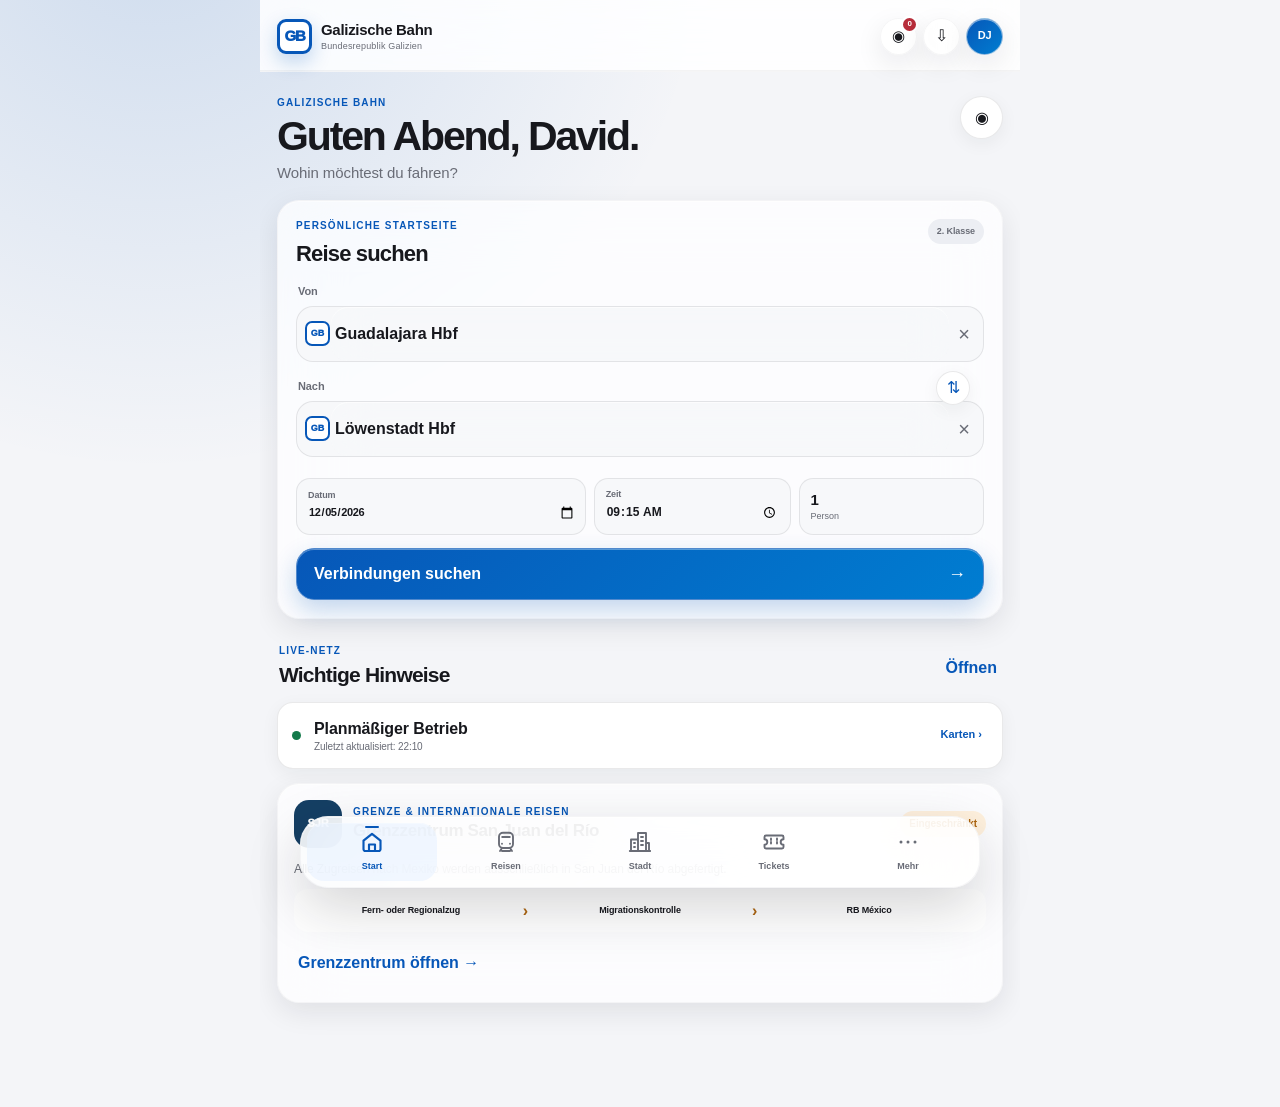
==== commit b396b7e7: "Add files via upload" ====
--- a/index.html
+++ b/index.html
@@ -3,8 +3,8 @@
 <head>
   <meta charset="utf-8">
   <meta name="viewport" content="width=device-width,initial-scale=1,viewport-fit=cover">
-  <meta name="theme-color" content="#971d3b">
-  <meta name="description" content="Galizische Bahn – Redesign, Live-Netz, Stadtverkehr, Grenzverbindungen und digitale Tickets.">
+  <meta name="theme-color" content="#0757b8">
+  <meta name="description" content="Galizische Bahn – Nationale Bahnhofs- und Linienausweitung, intelligente Suche und realistische Reiseketten.">
   <meta name="apple-mobile-web-app-capable" content="yes">
   <meta name="apple-mobile-web-app-status-bar-style" content="black-translucent">
   <meta name="apple-mobile-web-app-title" content="GBahn">
@@ -15,7 +15,7 @@
   <link rel="apple-touch-startup-image" href="./icons/splash-1179x2556.png" media="(device-width:393px) and (device-height:852px) and (-webkit-device-pixel-ratio:3)">
   <link rel="apple-touch-startup-image" href="./icons/splash-1290x2796.png" media="(device-width:430px) and (device-height:932px) and (-webkit-device-pixel-ratio:3)">
   <link rel="icon" type="image/png" sizes="32x32" href="./icons/favicon-32.png">
-  <link rel="stylesheet" href="./app.css?v=0.8.6-db-results1">
+  <link rel="stylesheet" href="./app.css?v=0.9.0-network-expansion1">
   <title>Galizische Bahn</title>
 </head>
 <body>
@@ -44,6 +44,6 @@
   <div id="toastRoot" class="toast-root" aria-live="polite"></div>
   <div id="updateBanner" class="update-banner" hidden></div>
   <noscript>Diese Anwendung benötigt JavaScript.</noscript>
-  <script type="module" src="./app.js?v=0.8.6-db-results1"></script>
+  <script type="module" src="./app.js?v=0.9.0-network-expansion1"></script>
 </body>
 </html>
--- a/app.css
+++ b/app.css
@@ -592,3 +592,19 @@
 .gb-result-origin{margin-top:8px;color:var(--muted);font-size:10px}.gb-result-alert{display:grid;grid-template-columns:26px minmax(0,1fr);align-items:center;gap:9px;margin:11px -16px 0;padding:10px 16px;background:var(--surface2)}.gb-result-alert span{display:grid;place-items:center;width:22px;height:22px;border-radius:50%;font-size:9px;font-weight:950}.gb-result-alert p{margin:0;font-size:11px;font-weight:700}.gb-result-alert.danger{color:var(--red)}.gb-result-alert.danger span{background:var(--red);color:#fff}.gb-result-alert.warning{color:var(--orange)}.gb-result-alert.warning span{background:var(--orange);color:#fff}.gb-result-alert.border{color:#1b5d87}.gb-result-alert.border span{border-radius:7px;background:#1b5d87;color:#fff}
 .gb-result-footer{display:flex;align-items:end;justify-content:space-between;gap:12px;margin:13px -16px -15px;padding:11px 16px 13px;border-top:1px solid var(--line);background:color-mix(in srgb,var(--surface2) 75%,transparent)}.gb-result-footer>span{font-size:9px;font-weight:800}.gb-result-state.on-time{color:var(--green)}.gb-result-state.delayed{color:var(--red)}.gb-result-footer strong{display:flex;align-items:baseline;gap:6px;font-size:21px;letter-spacing:-.025em}.gb-result-footer strong small{color:var(--muted);font-size:9px;font-weight:600}.gb-result-footer strong b{color:var(--muted);font-size:18px}.gb-recommended-mark{position:absolute;top:0;right:0;padding:4px 9px;border-radius:0 20px 0 10px;background:var(--brandSoft);color:var(--brand);font-size:7px;font-style:normal;font-weight:900;text-transform:uppercase}
 @media(max-width:380px){.gb-connection-result{padding-left:13px;padding-right:13px}.gb-result-alert,.gb-result-footer{margin-left:-13px;margin-right:-13px;padding-left:13px;padding-right:13px}.gb-result-times strong{font-size:17px}.gb-result-times>span{font-size:10px}.gb-service-strip{height:40px}.gb-service-segment i{font-size:11px}.gb-result-footer strong{font-size:19px}}
+
+
+/* =============================================================
+   Galizische Bahn v0.9.0 — Network Expansion & GB Identity 2.0
+   ============================================================= */
+:root{--brand:#0757b8;--brand2:#007dd1;--brandSoft:#e7f1ff;--blue:#0757b8;--gbNavy:#003b78;--gbSky:#57b4ee}
+html[data-theme=dark]{--brand:#67b6ff;--brand2:#2898ed;--brandSoft:#102f50;--blue:#67b6ff;--gbNavy:#0d345d;--gbSky:#70c4ff}
+body{background:radial-gradient(circle at 12% -8%,color-mix(in srgb,var(--brand) 16%,transparent),transparent 34%),var(--bg)}
+.brand-logo{display:grid;place-items:center;border:3px solid var(--brand);border-radius:9px;background:#fff!important;box-shadow:0 8px 20px color-mix(in srgb,var(--brand) 24%,transparent)}
+.brand-logo:after{content:"GB";color:var(--brand);font-size:15px;font-weight:1000;letter-spacing:-.08em}.brand-logo>*{display:none!important}
+.avatar-button,.primary{background:linear-gradient(135deg,var(--brand),var(--brand2))}.hero-card{background:linear-gradient(135deg,var(--gbNavy),var(--brand) 62%,var(--gbSky))}.service-badge.ICE{background:var(--brand)}
+.eyebrow,.link-button,.swap{color:var(--brand)}.nav-button.active{background:var(--brandSoft);color:var(--brand)}
+.station-autocomplete{position:relative}.station-autocomplete>label{display:block;margin:0 0 6px 2px;color:var(--muted);font-size:11px;font-weight:800}.station-search-input{display:grid;grid-template-columns:34px minmax(0,1fr) 34px;align-items:center;min-height:56px;border:1px solid var(--line);border-radius:17px;background:var(--surface2);overflow:hidden}.station-search-input:focus-within{border-color:color-mix(in srgb,var(--brand) 55%,var(--line));box-shadow:0 0 0 3px color-mix(in srgb,var(--brand) 12%,transparent)}.station-search-input input[type=search]{width:100%;min-width:0;height:54px;padding:0 4px;border:0;outline:0;background:transparent;font-weight:750}.station-search-input input::-webkit-search-cancel-button{display:none}.station-type-icon{display:grid;place-items:center;width:25px;height:25px;margin-left:8px;border:2px solid var(--brand);border-radius:7px;background:#fff;color:var(--brand);font-size:9px;font-weight:1000}.station-clear{width:30px;height:30px;border:0;background:none;color:var(--muted);font-size:20px}.station-suggestions{position:absolute;z-index:80;top:calc(100% + 7px);left:0;right:0;max-height:340px;overflow:auto;padding:7px;border:1px solid var(--line);border-radius:18px;background:color-mix(in srgb,var(--surface) 96%,transparent);box-shadow:0 18px 45px rgba(0,30,70,.18);backdrop-filter:blur(24px);-webkit-backdrop-filter:blur(24px)}.station-suggestions button{display:grid;grid-template-columns:35px minmax(0,1fr) 20px;align-items:center;gap:10px;width:100%;padding:10px;border:0;border-radius:12px;background:none;text-align:left}.station-suggestions button:hover,.station-suggestions button:focus{background:var(--brandSoft)}.station-suggestions strong,.station-suggestions small{display:block}.station-suggestions strong{font-size:13px}.station-suggestions small{margin-top:2px;color:var(--muted);font-size:10px}.suggestion-icon{display:grid;place-items:center;width:30px;height:30px;border-radius:9px;background:color-mix(in srgb,var(--brand) 12%,var(--surface));color:var(--brand);font-size:11px;font-weight:950}.suggestion-icon.long-distance{border:2px solid var(--brand);background:#fff}.route-input-stack>.station-autocomplete{margin-bottom:9px}.route-input-stack>.swap{margin:-4px auto 5px}
+.gb-network-summary{display:grid;grid-template-columns:repeat(3,1fr);gap:8px}.gb-network-summary>div{padding:12px;border-radius:15px;background:var(--surface2);text-align:center}.gb-network-summary strong,.gb-network-summary small{display:block}.gb-network-summary strong{color:var(--brand);font-size:20px}
+.journey-card .service-segment.ICE,.service-strip-segment.ICE{background:linear-gradient(135deg,var(--gbNavy),var(--brand))}.journey-card .service-segment.IC,.service-strip-segment.IC{background:#31597c}.journey-card .service-segment.RE,.service-strip-segment.RE{background:#2878a8}.journey-card .service-segment.RB,.service-strip-segment.RB{background:#3d91be}.journey-card .service-segment.S,.journey-card .service-segment.U{background:#168c78}
+@media(max-width:360px){.station-suggestions{max-height:260px}.station-search-input{grid-template-columns:30px minmax(0,1fr) 30px}.station-search-input input[type=search]{font-size:12px}}
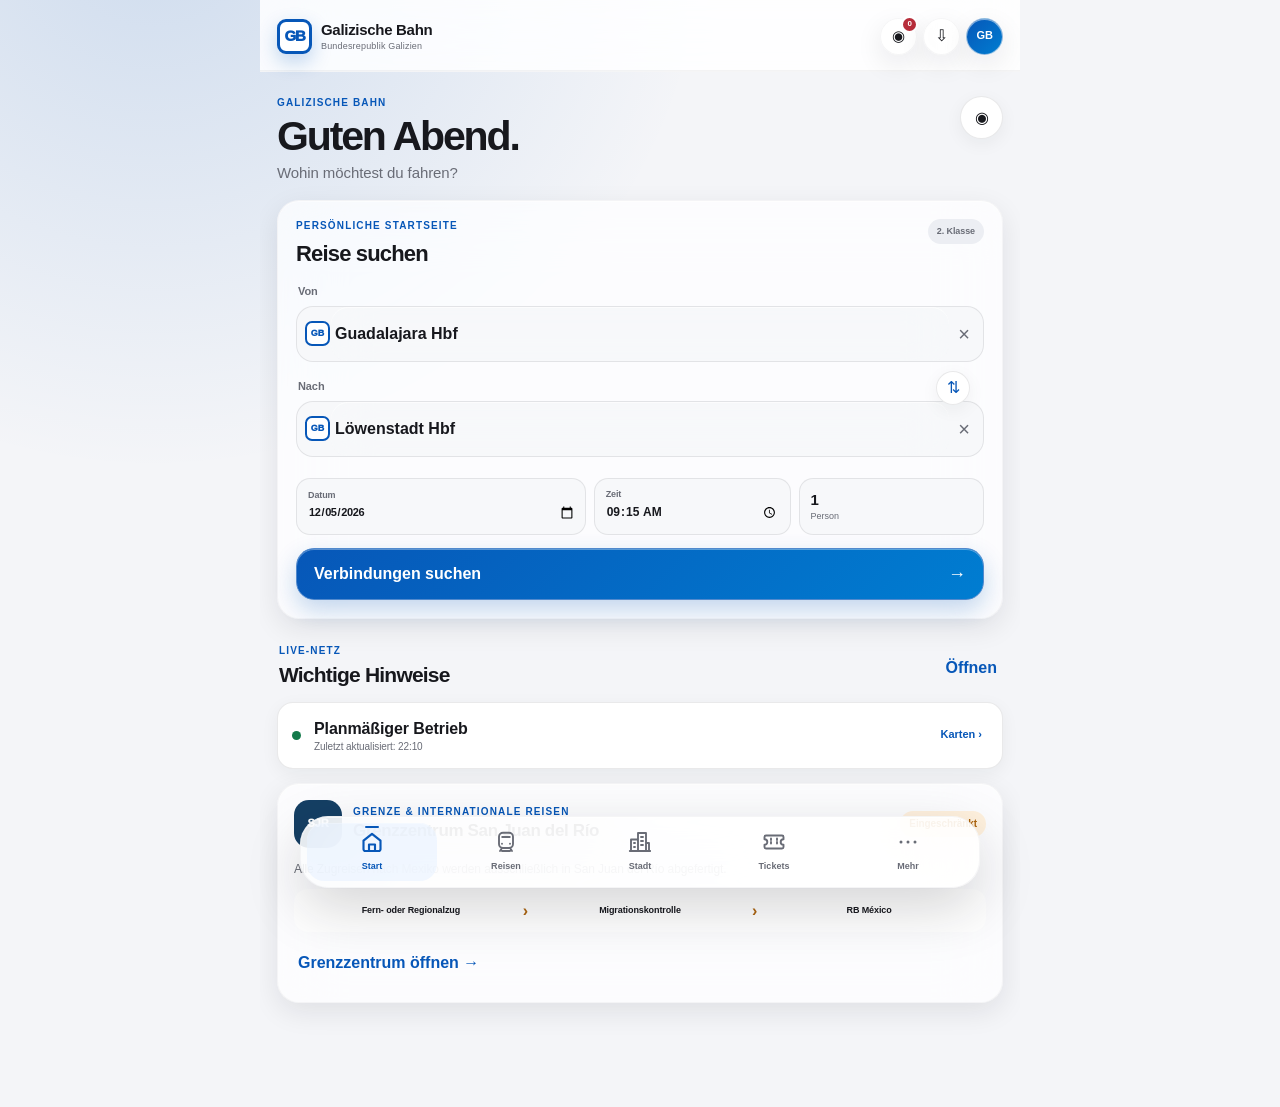
==== commit 6ac97496: "Add files via upload" ====
--- a/index.html
+++ b/index.html
@@ -4,7 +4,7 @@
   <meta charset="utf-8">
   <meta name="viewport" content="width=device-width,initial-scale=1,viewport-fit=cover">
   <meta name="theme-color" content="#0757b8">
-  <meta name="description" content="Galizische Bahn – Nationale Bahnhofs- und Linienausweitung, intelligente Suche und realistische Reiseketten.">
+  <meta name="description" content="Galizische Bahn v0.9.2 – GB Konto, fahrplanbasierte Live-Reisechronik und nationales Bahnnetz.">
   <meta name="apple-mobile-web-app-capable" content="yes">
   <meta name="apple-mobile-web-app-status-bar-style" content="black-translucent">
   <meta name="apple-mobile-web-app-title" content="GBahn">
@@ -15,7 +15,7 @@
   <link rel="apple-touch-startup-image" href="./icons/splash-1179x2556.png" media="(device-width:393px) and (device-height:852px) and (-webkit-device-pixel-ratio:3)">
   <link rel="apple-touch-startup-image" href="./icons/splash-1290x2796.png" media="(device-width:430px) and (device-height:932px) and (-webkit-device-pixel-ratio:3)">
   <link rel="icon" type="image/png" sizes="32x32" href="./icons/favicon-32.png">
-  <link rel="stylesheet" href="./app.css?v=0.9.0-network-expansion1">
+  <link rel="stylesheet" href="./app.css?v=0.9.2-gb-konto-live1">
   <title>Galizische Bahn</title>
 </head>
 <body>
@@ -44,6 +44,6 @@
   <div id="toastRoot" class="toast-root" aria-live="polite"></div>
   <div id="updateBanner" class="update-banner" hidden></div>
   <noscript>Diese Anwendung benötigt JavaScript.</noscript>
-  <script type="module" src="./app.js?v=0.9.0-network-expansion1"></script>
+  <script type="module" src="./app.js?v=0.9.2-gb-konto-live1"></script>
 </body>
 </html>
--- a/app.css
+++ b/app.css
@@ -608,3 +608,40 @@
 .gb-network-summary{display:grid;grid-template-columns:repeat(3,1fr);gap:8px}.gb-network-summary>div{padding:12px;border-radius:15px;background:var(--surface2);text-align:center}.gb-network-summary strong,.gb-network-summary small{display:block}.gb-network-summary strong{color:var(--brand);font-size:20px}
 .journey-card .service-segment.ICE,.service-strip-segment.ICE{background:linear-gradient(135deg,var(--gbNavy),var(--brand))}.journey-card .service-segment.IC,.service-strip-segment.IC{background:#31597c}.journey-card .service-segment.RE,.service-strip-segment.RE{background:#2878a8}.journey-card .service-segment.RB,.service-strip-segment.RB{background:#3d91be}.journey-card .service-segment.S,.journey-card .service-segment.U{background:#168c78}
 @media(max-width:360px){.station-suggestions{max-height:260px}.station-search-input{grid-template-columns:30px minmax(0,1fr) 30px}.station-search-input input[type=search]{font-size:12px}}
+/* v0.9.1 Rail Operations */
+.official-service-row{grid-template-columns:52px auto minmax(0,1fr) auto}
+.official-service-row small{display:block;white-space:normal}
+.official-segment-card .segment-head>div:first-child{display:grid;gap:5px;min-width:0}
+.corridor-name{color:var(--text-secondary);font-weight:650;line-height:1.25}
+.segment-platforms{display:grid;grid-template-columns:1fr 1fr;gap:10px;margin-top:12px}
+.segment-platforms span{display:flex;align-items:center;justify-content:space-between;padding:9px 11px;border-radius:12px;background:color-mix(in srgb,var(--surface-2) 86%,transparent);border:1px solid var(--hairline)}
+.segment-platforms small{color:var(--text-secondary)}
+.segment-platforms strong{font-size:1.05rem;color:var(--gb-blue,#0057a8)}
+.segment-operating-facts{display:flex;flex-wrap:wrap;gap:7px;margin-top:10px}
+.segment-operating-facts span{padding:6px 9px;border-radius:999px;background:color-mix(in srgb,var(--gb-blue,#0057a8) 10%,transparent);color:var(--text-secondary);font-size:.78rem;font-weight:700}
+.rail-operations-panel{margin-top:18px}
+.rail-service-groups{display:grid;gap:10px}
+.rail-service-groups details{border:1px solid var(--hairline);border-radius:16px;background:color-mix(in srgb,var(--surface) 86%,transparent);overflow:hidden}
+.rail-service-groups summary{display:flex;align-items:center;gap:10px;padding:12px 14px;cursor:pointer;list-style:none}
+.rail-service-groups summary::-webkit-details-marker{display:none}
+.rail-service-groups summary strong{margin-left:auto;color:var(--text-secondary)}
+.rail-service-list{display:grid;border-top:1px solid var(--hairline)}
+.rail-service-list article{display:flex;align-items:flex-start;gap:12px;padding:12px 14px;border-bottom:1px solid var(--hairline)}
+.rail-service-list article:last-child{border-bottom:0}
+.rail-service-list article>div{display:grid;gap:3px;min-width:0}
+.rail-service-list small{color:var(--text-secondary);line-height:1.35}
+.rail-service-list article>span{margin-left:auto;white-space:nowrap;font-size:.76rem;font-weight:750;color:var(--gb-blue,#0057a8)}
+
+/* =============================================================
+   Galizische Bahn v0.9.2 — GB Konto & Live Journey
+   ============================================================= */
+.account-page-header{display:flex;align-items:flex-start;gap:14px}.account-page-header .back-link{flex:none}.account-brand-lockup{display:flex;align-items:center;gap:12px}.gb-account-logo{display:grid;place-items:center;width:50px;height:38px;border:3px solid var(--brand);border-radius:9px;background:#fff;color:var(--brand);font-size:18px;font-weight:1000;letter-spacing:-.08em}.account-shell{max-width:520px;margin:8px auto 0;padding:22px;border:1px solid var(--line);border-radius:28px;background:color-mix(in srgb,var(--surface) 94%,transparent);box-shadow:0 20px 50px rgba(0,40,90,.10);backdrop-filter:blur(24px) saturate(135%);-webkit-backdrop-filter:blur(24px) saturate(135%)}.account-copy h2{margin-bottom:7px;font-size:27px}.account-copy p{margin-bottom:20px;color:var(--muted)}.account-form{display:grid;gap:15px}.account-form label{display:grid;gap:7px;color:var(--muted);font-size:11px;font-weight:800}.account-form input{width:100%;min-height:54px;padding:13px 14px;border:1px solid var(--line);border-radius:16px;background:var(--surface2);outline:0;font-size:15px;color:var(--text)}.account-form input:focus{border-color:color-mix(in srgb,var(--brand) 58%,var(--line));box-shadow:0 0 0 3px color-mix(in srgb,var(--brand) 12%,transparent)}.account-form small{font-size:10px;font-weight:600}.account-primary{margin-top:4px}.account-text-action{display:block;margin:13px auto 0;padding:8px 10px;border:0;background:none;color:var(--brand);font-size:12px;font-weight:750}.account-divider{display:flex;align-items:center;gap:10px;margin:15px 0;color:var(--muted);font-size:10px}.account-divider:before,.account-divider:after{content:"";height:1px;flex:1;background:var(--line)}.account-security{display:flex;align-items:flex-start;gap:11px;margin-top:18px;padding:13px;border-radius:16px;background:color-mix(in srgb,var(--brand) 7%,var(--surface2));border:1px solid color-mix(in srgb,var(--brand) 15%,var(--line))}.account-security>span{display:grid;place-items:center;width:25px;height:25px;flex:none;border-radius:50%;background:var(--brand);color:#fff;font-size:11px;font-weight:900}.account-security strong,.account-security p,.account-security small{display:block}.account-security strong{font-size:12px}.account-security p{margin:3px 0;color:var(--muted);font-size:10px}.account-security small{margin-top:4px;color:var(--muted);font-size:9px}.account-detail-card{display:grid;grid-template-columns:1fr 1fr;gap:10px;padding:15px}.account-detail-card>div{display:grid;gap:3px}.account-detail-card small{color:var(--muted);font-size:10px}.account-detail-card strong{overflow-wrap:anywhere;font-size:12px}.account-journey-link{margin-top:12px}.account-journey-link .more-card{width:100%}
+.live-state-pill{display:inline-flex;align-items:center;min-height:28px;padding:6px 10px;border-radius:999px;background:var(--brandSoft);color:var(--brand);font-size:10px;font-weight:900;white-space:nowrap}.live-state-pill.underway,.live-state-pill.boarding{background:color-mix(in srgb,var(--green) 14%,var(--surface));color:var(--green)}.live-state-pill.atStation{background:color-mix(in srgb,var(--blue) 13%,var(--surface));color:var(--blue)}.live-state-pill.borderControl{background:var(--orangeSoft);color:var(--orange)}.live-state-pill.completed{background:var(--surface2);color:var(--muted)}.live-state-pill.cancelled{background:var(--redSoft);color:var(--red)}.active-journey-card.live-aware{overflow:hidden}.live-card-foot{display:flex;align-items:center;justify-content:space-between;gap:12px;margin-top:12px;padding-top:10px;border-top:1px solid var(--line);color:var(--muted);font-size:10px;font-weight:750}
+.v092-live{display:grid;gap:15px}.live-summary{display:grid;grid-template-columns:minmax(0,1fr) 82px;align-items:center;gap:14px;padding:14px;border-radius:20px;background:var(--surface2)}.live-summary small,.live-summary strong,.live-summary span{display:block}.live-summary small{color:var(--muted);font-size:10px}.live-summary strong{margin:4px 0;font-size:16px}.live-summary span{color:var(--muted);font-size:9px}.live-progress-ring{display:grid;place-items:center;width:70px;height:70px;border-radius:50%;background:conic-gradient(var(--brand) calc(var(--progress)*1%),color-mix(in srgb,var(--line) 75%,transparent) 0);position:relative}.live-progress-ring:before{content:"";position:absolute;inset:7px;border-radius:50%;background:var(--surface)}.live-progress-ring b{position:relative;z-index:1;color:var(--brand);font-size:13px}.live-progress{height:5px;border-radius:99px;background:var(--surface2);overflow:hidden}.live-progress i{display:block;height:100%;border-radius:inherit;background:linear-gradient(90deg,var(--gbNavy),var(--brand2));transition:width .4s ease}.live-timeline-section{padding-top:2px}.live-timeline-section h3{margin-bottom:10px}.live-timeline{display:grid}.live-timeline-row{display:grid;grid-template-columns:48px 32px minmax(0,1fr);gap:9px;align-items:start;min-height:58px;position:relative}.live-timeline-row:not(:last-child):after{content:"";position:absolute;left:63px;top:29px;bottom:-5px;width:2px;background:var(--line)}.live-timeline-row time{padding-top:5px;color:var(--muted);font-size:10px;font-weight:750}.timeline-dot{display:grid;place-items:center;width:29px;height:29px;border:2px solid var(--line);border-radius:50%;background:var(--surface);color:var(--muted);font-size:9px;font-weight:950;z-index:1}.live-timeline-row>div{padding-top:2px}.live-timeline-row strong,.live-timeline-row small{display:block}.live-timeline-row strong{font-size:12px}.live-timeline-row small{margin-top:2px;color:var(--muted);font-size:9px}.live-timeline-row.past .timeline-dot{border-color:var(--green);background:var(--green);color:#fff}.live-timeline-row.current .timeline-dot{border-color:var(--brand);background:var(--brand);color:#fff;box-shadow:0 0 0 5px color-mix(in srgb,var(--brand) 12%,transparent)}.live-timeline-row.current>div strong{color:var(--brand)}.live-timeline-row.border .timeline-dot{border-radius:8px}.live-timeline-row.border.current .timeline-dot{border-color:var(--orange);background:var(--orange)}.v092-assistant .journey-assistant-progress span{position:relative}.v092-assistant .journey-assistant-progress b{position:absolute;top:50%;transform:translate(-50%,-50%);transition:left .4s ease}.v092-assistant .assistant-actions{grid-template-columns:repeat(3,1fr)}
+.journey-group-list{display:grid;gap:9px}.journey-group-card{display:grid;gap:7px;width:100%;padding:14px;border:1px solid var(--line);border-radius:18px;background:var(--surface);text-align:left;box-shadow:0 6px 18px rgba(0,0,0,.04)}.journey-group-card.completed{opacity:.72}.journey-group-card .journey-group-top{display:flex;align-items:center;justify-content:space-between;gap:10px}.journey-group-card .journey-group-top>span:last-child{color:var(--brand);font-size:10px;font-weight:850}.journey-group-card>strong{font-size:13px}.journey-group-card>small{color:var(--muted);font-size:10px}.journey-group-card>div:last-child{display:flex;align-items:center;justify-content:space-between;gap:10px;padding-top:7px;border-top:1px solid var(--line);font-size:9px}.journey-group-card>div:last-child span{color:var(--muted)}.journey-group-card>div:last-child b{font-size:10px}.completed-ticket{opacity:.72}.completed-ticket-view .security-animation{filter:grayscale(1);opacity:.45}.used-qr{filter:grayscale(1);opacity:.48}.used-caption{color:var(--muted);font-size:10px;text-align:center}.completed-receipt,.ticket-live-summary{display:grid;grid-template-columns:1fr 1fr;gap:10px;margin:12px 0;padding:12px;border-radius:15px;background:var(--surface2)}.completed-receipt{grid-template-columns:1fr}.completed-receipt strong{color:var(--muted)}.ticket-live-summary small,.ticket-live-summary strong{display:block}.ticket-live-summary small{color:var(--muted);font-size:9px}.ticket-live-summary strong{margin-top:3px;font-size:11px}.completed-list{margin-bottom:14px}
+.developer-panel{display:grid;gap:13px}.developer-clock{padding:15px;border-radius:18px;background:var(--surface2)}.developer-clock small,.developer-clock strong{display:block}.developer-clock small{color:var(--muted);font-size:10px}.developer-clock strong{margin-top:4px;font-size:18px}.developer-clock p{margin:6px 0 0;color:var(--muted);font-size:10px}.developer-trip{display:flex;align-items:center;gap:10px;padding:12px;border:1px solid var(--line);border-radius:15px}.developer-trip>div{display:grid}.developer-trip small{color:var(--muted);font-size:9px}.developer-grid{display:grid;grid-template-columns:1fr 1fr;gap:8px}.developer-grid button{min-height:44px}.developer-grid button:disabled{opacity:.42}.full{width:100%}
+@media(max-width:380px){.account-shell{padding:17px;border-radius:23px}.account-copy h2{font-size:24px}.account-detail-card{grid-template-columns:1fr}.live-summary{grid-template-columns:1fr 68px}.live-progress-ring{width:62px;height:62px}.v092-assistant .assistant-actions{grid-template-columns:1fr}.developer-grid{grid-template-columns:1fr}.live-timeline-row{grid-template-columns:43px 29px minmax(0,1fr)}.live-timeline-row:not(:last-child):after{left:56px}}
+
+/* v0.9.2 authentication focus */
+.auth-mode .bottom-nav{display:none!important}
+.auth-mode .main-view{padding-bottom:calc(30px + var(--safeBottom))}
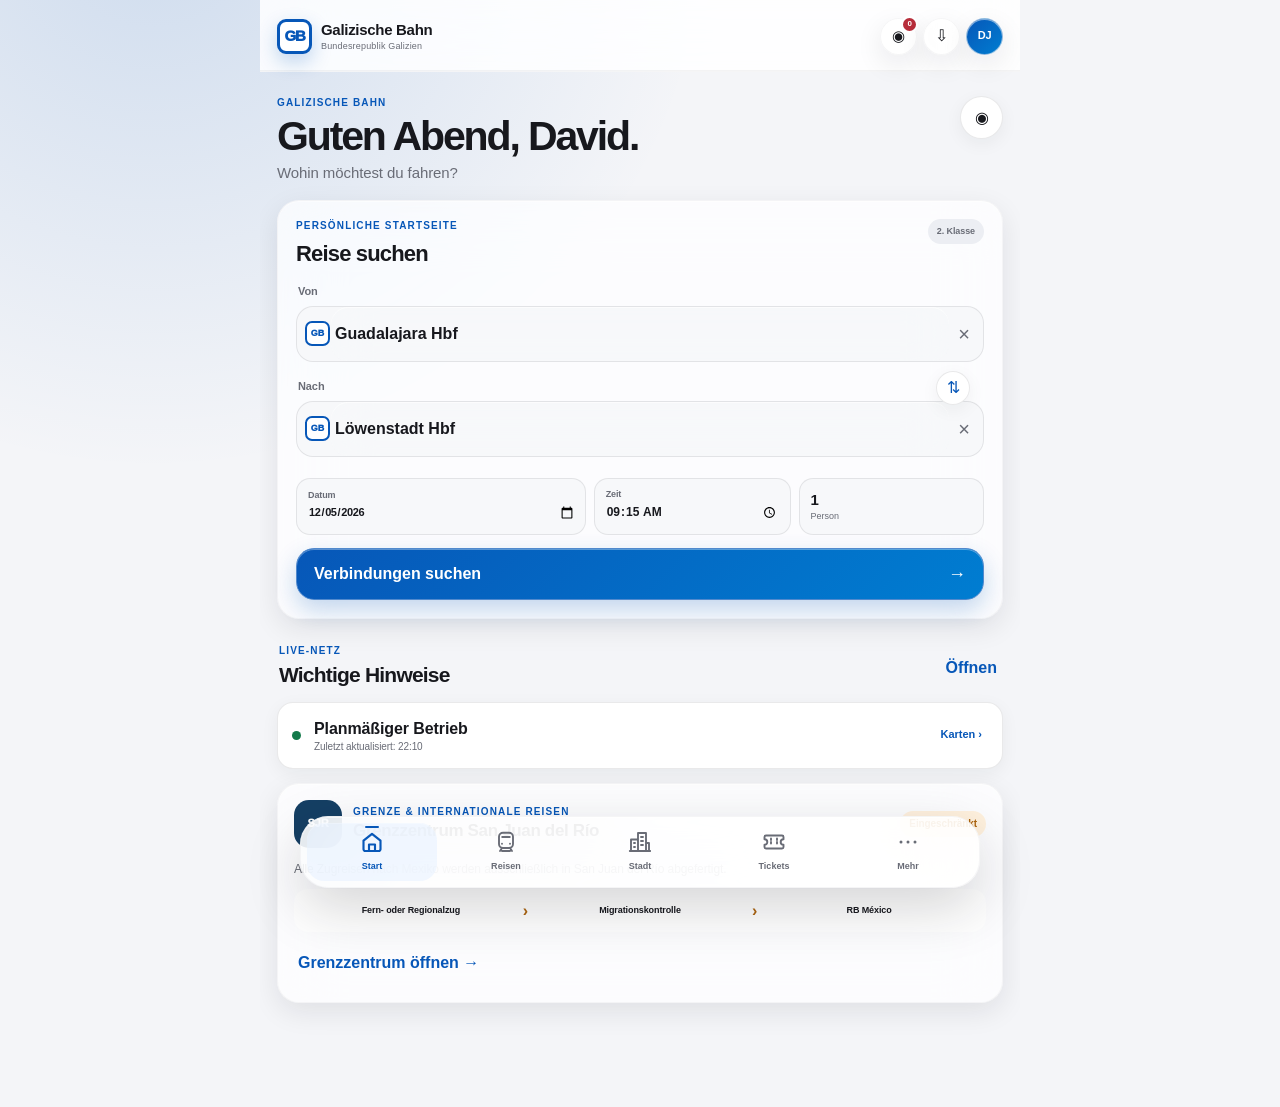
==== commit 5e595255: "Add files via upload" ====
--- a/index.html
+++ b/index.html
@@ -4,7 +4,7 @@
   <meta charset="utf-8">
   <meta name="viewport" content="width=device-width,initial-scale=1,viewport-fit=cover">
   <meta name="theme-color" content="#0757b8">
-  <meta name="description" content="Galizische Bahn v0.9.2 – GB Konto, fahrplanbasierte Live-Reisechronik und nationales Bahnnetz.">
+  <meta name="description" content="Galizische Bahn – Nationale Bahnhofs- und Linienausweitung, intelligente Suche und realistische Reiseketten.">
   <meta name="apple-mobile-web-app-capable" content="yes">
   <meta name="apple-mobile-web-app-status-bar-style" content="black-translucent">
   <meta name="apple-mobile-web-app-title" content="GBahn">
@@ -15,7 +15,7 @@
   <link rel="apple-touch-startup-image" href="./icons/splash-1179x2556.png" media="(device-width:393px) and (device-height:852px) and (-webkit-device-pixel-ratio:3)">
   <link rel="apple-touch-startup-image" href="./icons/splash-1290x2796.png" media="(device-width:430px) and (device-height:932px) and (-webkit-device-pixel-ratio:3)">
   <link rel="icon" type="image/png" sizes="32x32" href="./icons/favicon-32.png">
-  <link rel="stylesheet" href="./app.css?v=0.9.2-gb-konto-live1">
+  <link rel="stylesheet" href="./app.css?v=0.9.1-rail-operations1">
   <title>Galizische Bahn</title>
 </head>
 <body>
@@ -44,6 +44,6 @@
   <div id="toastRoot" class="toast-root" aria-live="polite"></div>
   <div id="updateBanner" class="update-banner" hidden></div>
   <noscript>Diese Anwendung benötigt JavaScript.</noscript>
-  <script type="module" src="./app.js?v=0.9.2-gb-konto-live1"></script>
+  <script type="module" src="./app.js?v=0.9.1-rail-operations1"></script>
 </body>
 </html>
--- a/app.css
+++ b/app.css
@@ -631,17 +631,3 @@
 .rail-service-list article>div{display:grid;gap:3px;min-width:0}
 .rail-service-list small{color:var(--text-secondary);line-height:1.35}
 .rail-service-list article>span{margin-left:auto;white-space:nowrap;font-size:.76rem;font-weight:750;color:var(--gb-blue,#0057a8)}
-
-/* =============================================================
-   Galizische Bahn v0.9.2 — GB Konto & Live Journey
-   ============================================================= */
-.account-page-header{display:flex;align-items:flex-start;gap:14px}.account-page-header .back-link{flex:none}.account-brand-lockup{display:flex;align-items:center;gap:12px}.gb-account-logo{display:grid;place-items:center;width:50px;height:38px;border:3px solid var(--brand);border-radius:9px;background:#fff;color:var(--brand);font-size:18px;font-weight:1000;letter-spacing:-.08em}.account-shell{max-width:520px;margin:8px auto 0;padding:22px;border:1px solid var(--line);border-radius:28px;background:color-mix(in srgb,var(--surface) 94%,transparent);box-shadow:0 20px 50px rgba(0,40,90,.10);backdrop-filter:blur(24px) saturate(135%);-webkit-backdrop-filter:blur(24px) saturate(135%)}.account-copy h2{margin-bottom:7px;font-size:27px}.account-copy p{margin-bottom:20px;color:var(--muted)}.account-form{display:grid;gap:15px}.account-form label{display:grid;gap:7px;color:var(--muted);font-size:11px;font-weight:800}.account-form input{width:100%;min-height:54px;padding:13px 14px;border:1px solid var(--line);border-radius:16px;background:var(--surface2);outline:0;font-size:15px;color:var(--text)}.account-form input:focus{border-color:color-mix(in srgb,var(--brand) 58%,var(--line));box-shadow:0 0 0 3px color-mix(in srgb,var(--brand) 12%,transparent)}.account-form small{font-size:10px;font-weight:600}.account-primary{margin-top:4px}.account-text-action{display:block;margin:13px auto 0;padding:8px 10px;border:0;background:none;color:var(--brand);font-size:12px;font-weight:750}.account-divider{display:flex;align-items:center;gap:10px;margin:15px 0;color:var(--muted);font-size:10px}.account-divider:before,.account-divider:after{content:"";height:1px;flex:1;background:var(--line)}.account-security{display:flex;align-items:flex-start;gap:11px;margin-top:18px;padding:13px;border-radius:16px;background:color-mix(in srgb,var(--brand) 7%,var(--surface2));border:1px solid color-mix(in srgb,var(--brand) 15%,var(--line))}.account-security>span{display:grid;place-items:center;width:25px;height:25px;flex:none;border-radius:50%;background:var(--brand);color:#fff;font-size:11px;font-weight:900}.account-security strong,.account-security p,.account-security small{display:block}.account-security strong{font-size:12px}.account-security p{margin:3px 0;color:var(--muted);font-size:10px}.account-security small{margin-top:4px;color:var(--muted);font-size:9px}.account-detail-card{display:grid;grid-template-columns:1fr 1fr;gap:10px;padding:15px}.account-detail-card>div{display:grid;gap:3px}.account-detail-card small{color:var(--muted);font-size:10px}.account-detail-card strong{overflow-wrap:anywhere;font-size:12px}.account-journey-link{margin-top:12px}.account-journey-link .more-card{width:100%}
-.live-state-pill{display:inline-flex;align-items:center;min-height:28px;padding:6px 10px;border-radius:999px;background:var(--brandSoft);color:var(--brand);font-size:10px;font-weight:900;white-space:nowrap}.live-state-pill.underway,.live-state-pill.boarding{background:color-mix(in srgb,var(--green) 14%,var(--surface));color:var(--green)}.live-state-pill.atStation{background:color-mix(in srgb,var(--blue) 13%,var(--surface));color:var(--blue)}.live-state-pill.borderControl{background:var(--orangeSoft);color:var(--orange)}.live-state-pill.completed{background:var(--surface2);color:var(--muted)}.live-state-pill.cancelled{background:var(--redSoft);color:var(--red)}.active-journey-card.live-aware{overflow:hidden}.live-card-foot{display:flex;align-items:center;justify-content:space-between;gap:12px;margin-top:12px;padding-top:10px;border-top:1px solid var(--line);color:var(--muted);font-size:10px;font-weight:750}
-.v092-live{display:grid;gap:15px}.live-summary{display:grid;grid-template-columns:minmax(0,1fr) 82px;align-items:center;gap:14px;padding:14px;border-radius:20px;background:var(--surface2)}.live-summary small,.live-summary strong,.live-summary span{display:block}.live-summary small{color:var(--muted);font-size:10px}.live-summary strong{margin:4px 0;font-size:16px}.live-summary span{color:var(--muted);font-size:9px}.live-progress-ring{display:grid;place-items:center;width:70px;height:70px;border-radius:50%;background:conic-gradient(var(--brand) calc(var(--progress)*1%),color-mix(in srgb,var(--line) 75%,transparent) 0);position:relative}.live-progress-ring:before{content:"";position:absolute;inset:7px;border-radius:50%;background:var(--surface)}.live-progress-ring b{position:relative;z-index:1;color:var(--brand);font-size:13px}.live-progress{height:5px;border-radius:99px;background:var(--surface2);overflow:hidden}.live-progress i{display:block;height:100%;border-radius:inherit;background:linear-gradient(90deg,var(--gbNavy),var(--brand2));transition:width .4s ease}.live-timeline-section{padding-top:2px}.live-timeline-section h3{margin-bottom:10px}.live-timeline{display:grid}.live-timeline-row{display:grid;grid-template-columns:48px 32px minmax(0,1fr);gap:9px;align-items:start;min-height:58px;position:relative}.live-timeline-row:not(:last-child):after{content:"";position:absolute;left:63px;top:29px;bottom:-5px;width:2px;background:var(--line)}.live-timeline-row time{padding-top:5px;color:var(--muted);font-size:10px;font-weight:750}.timeline-dot{display:grid;place-items:center;width:29px;height:29px;border:2px solid var(--line);border-radius:50%;background:var(--surface);color:var(--muted);font-size:9px;font-weight:950;z-index:1}.live-timeline-row>div{padding-top:2px}.live-timeline-row strong,.live-timeline-row small{display:block}.live-timeline-row strong{font-size:12px}.live-timeline-row small{margin-top:2px;color:var(--muted);font-size:9px}.live-timeline-row.past .timeline-dot{border-color:var(--green);background:var(--green);color:#fff}.live-timeline-row.current .timeline-dot{border-color:var(--brand);background:var(--brand);color:#fff;box-shadow:0 0 0 5px color-mix(in srgb,var(--brand) 12%,transparent)}.live-timeline-row.current>div strong{color:var(--brand)}.live-timeline-row.border .timeline-dot{border-radius:8px}.live-timeline-row.border.current .timeline-dot{border-color:var(--orange);background:var(--orange)}.v092-assistant .journey-assistant-progress span{position:relative}.v092-assistant .journey-assistant-progress b{position:absolute;top:50%;transform:translate(-50%,-50%);transition:left .4s ease}.v092-assistant .assistant-actions{grid-template-columns:repeat(3,1fr)}
-.journey-group-list{display:grid;gap:9px}.journey-group-card{display:grid;gap:7px;width:100%;padding:14px;border:1px solid var(--line);border-radius:18px;background:var(--surface);text-align:left;box-shadow:0 6px 18px rgba(0,0,0,.04)}.journey-group-card.completed{opacity:.72}.journey-group-card .journey-group-top{display:flex;align-items:center;justify-content:space-between;gap:10px}.journey-group-card .journey-group-top>span:last-child{color:var(--brand);font-size:10px;font-weight:850}.journey-group-card>strong{font-size:13px}.journey-group-card>small{color:var(--muted);font-size:10px}.journey-group-card>div:last-child{display:flex;align-items:center;justify-content:space-between;gap:10px;padding-top:7px;border-top:1px solid var(--line);font-size:9px}.journey-group-card>div:last-child span{color:var(--muted)}.journey-group-card>div:last-child b{font-size:10px}.completed-ticket{opacity:.72}.completed-ticket-view .security-animation{filter:grayscale(1);opacity:.45}.used-qr{filter:grayscale(1);opacity:.48}.used-caption{color:var(--muted);font-size:10px;text-align:center}.completed-receipt,.ticket-live-summary{display:grid;grid-template-columns:1fr 1fr;gap:10px;margin:12px 0;padding:12px;border-radius:15px;background:var(--surface2)}.completed-receipt{grid-template-columns:1fr}.completed-receipt strong{color:var(--muted)}.ticket-live-summary small,.ticket-live-summary strong{display:block}.ticket-live-summary small{color:var(--muted);font-size:9px}.ticket-live-summary strong{margin-top:3px;font-size:11px}.completed-list{margin-bottom:14px}
-.developer-panel{display:grid;gap:13px}.developer-clock{padding:15px;border-radius:18px;background:var(--surface2)}.developer-clock small,.developer-clock strong{display:block}.developer-clock small{color:var(--muted);font-size:10px}.developer-clock strong{margin-top:4px;font-size:18px}.developer-clock p{margin:6px 0 0;color:var(--muted);font-size:10px}.developer-trip{display:flex;align-items:center;gap:10px;padding:12px;border:1px solid var(--line);border-radius:15px}.developer-trip>div{display:grid}.developer-trip small{color:var(--muted);font-size:9px}.developer-grid{display:grid;grid-template-columns:1fr 1fr;gap:8px}.developer-grid button{min-height:44px}.developer-grid button:disabled{opacity:.42}.full{width:100%}
-@media(max-width:380px){.account-shell{padding:17px;border-radius:23px}.account-copy h2{font-size:24px}.account-detail-card{grid-template-columns:1fr}.live-summary{grid-template-columns:1fr 68px}.live-progress-ring{width:62px;height:62px}.v092-assistant .assistant-actions{grid-template-columns:1fr}.developer-grid{grid-template-columns:1fr}.live-timeline-row{grid-template-columns:43px 29px minmax(0,1fr)}.live-timeline-row:not(:last-child):after{left:56px}}
-
-/* v0.9.2 authentication focus */
-.auth-mode .bottom-nav{display:none!important}
-.auth-mode .main-view{padding-bottom:calc(30px + var(--safeBottom))}
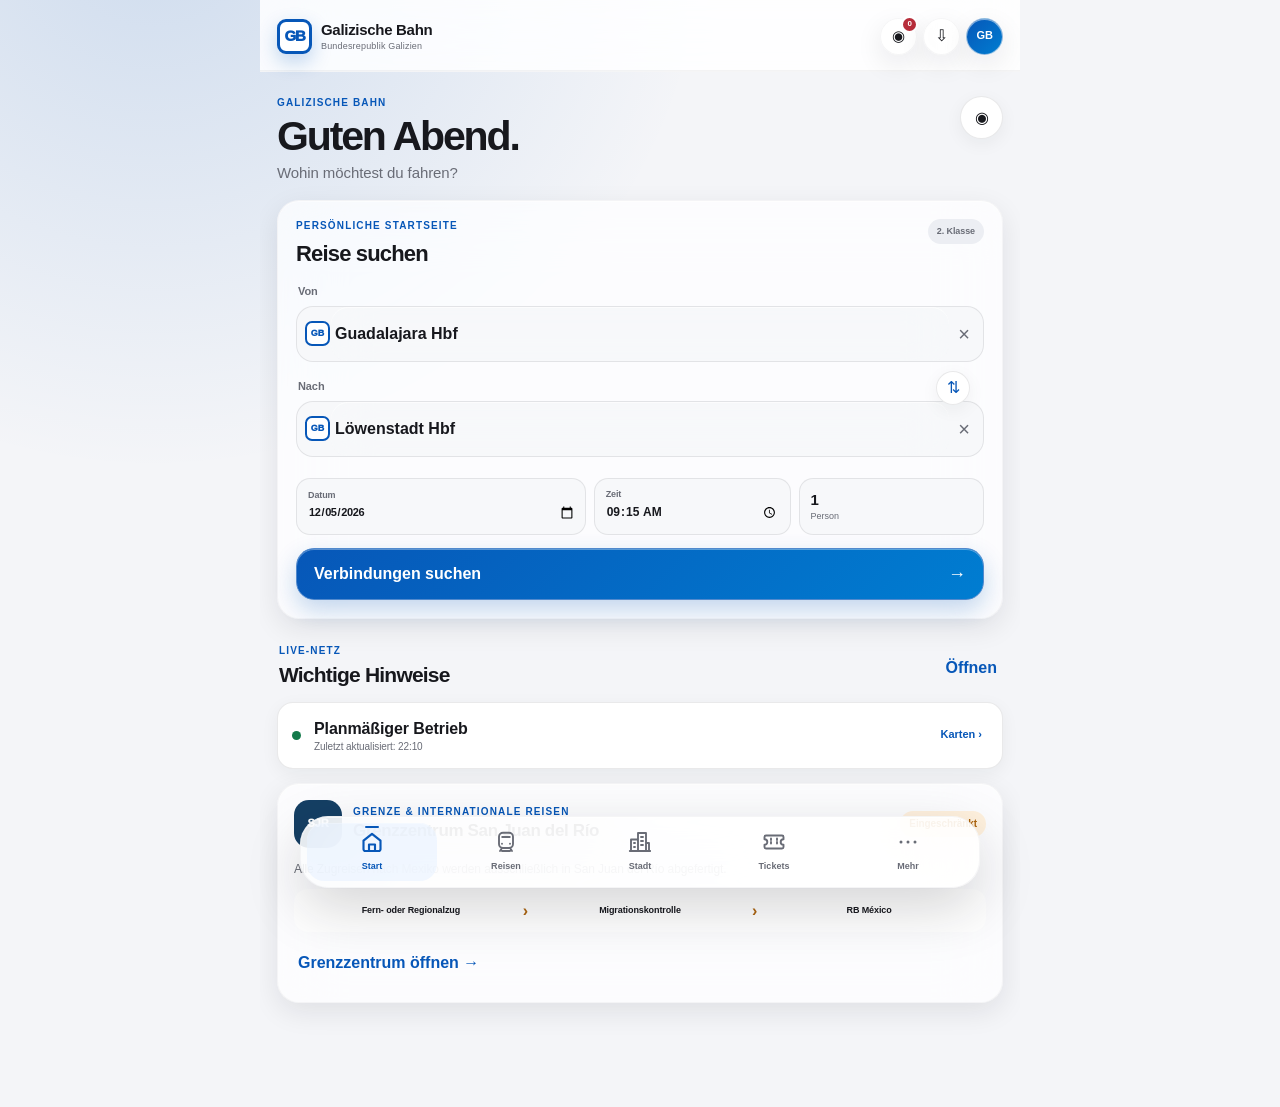
==== commit 004eb917: "Add files via upload" ====
--- a/index.html
+++ b/index.html
@@ -4,7 +4,7 @@
   <meta charset="utf-8">
   <meta name="viewport" content="width=device-width,initial-scale=1,viewport-fit=cover">
   <meta name="theme-color" content="#0757b8">
-  <meta name="description" content="Galizische Bahn – Nationale Bahnhofs- und Linienausweitung, intelligente Suche und realistische Reiseketten.">
+  <meta name="description" content="Galizische Bahn v0.9.2.1 – GB Konto, fahrplanbasierte Live-Reisechronik und nationales Bahnnetz.">
   <meta name="apple-mobile-web-app-capable" content="yes">
   <meta name="apple-mobile-web-app-status-bar-style" content="black-translucent">
   <meta name="apple-mobile-web-app-title" content="GBahn">
@@ -15,7 +15,7 @@
   <link rel="apple-touch-startup-image" href="./icons/splash-1179x2556.png" media="(device-width:393px) and (device-height:852px) and (-webkit-device-pixel-ratio:3)">
   <link rel="apple-touch-startup-image" href="./icons/splash-1290x2796.png" media="(device-width:430px) and (device-height:932px) and (-webkit-device-pixel-ratio:3)">
   <link rel="icon" type="image/png" sizes="32x32" href="./icons/favicon-32.png">
-  <link rel="stylesheet" href="./app.css?v=0.9.1-rail-operations1">
+  <link rel="stylesheet" href="./app.css?v=0.9.2.1-testkonto1">
   <title>Galizische Bahn</title>
 </head>
 <body>
@@ -44,6 +44,6 @@
   <div id="toastRoot" class="toast-root" aria-live="polite"></div>
   <div id="updateBanner" class="update-banner" hidden></div>
   <noscript>Diese Anwendung benötigt JavaScript.</noscript>
-  <script type="module" src="./app.js?v=0.9.1-rail-operations1"></script>
+  <script type="module" src="./app.js?v=0.9.2.1-testkonto1"></script>
 </body>
 </html>
--- a/app.css
+++ b/app.css
@@ -631,3 +631,17 @@
 .rail-service-list article>div{display:grid;gap:3px;min-width:0}
 .rail-service-list small{color:var(--text-secondary);line-height:1.35}
 .rail-service-list article>span{margin-left:auto;white-space:nowrap;font-size:.76rem;font-weight:750;color:var(--gb-blue,#0057a8)}
+
+/* =============================================================
+   Galizische Bahn v0.9.2 — GB Konto & Live Journey
+   ============================================================= */
+.account-page-header{display:flex;align-items:flex-start;gap:14px}.account-page-header .back-link{flex:none}.account-brand-lockup{display:flex;align-items:center;gap:12px}.gb-account-logo{display:grid;place-items:center;width:50px;height:38px;border:3px solid var(--brand);border-radius:9px;background:#fff;color:var(--brand);font-size:18px;font-weight:1000;letter-spacing:-.08em}.account-shell{max-width:520px;margin:8px auto 0;padding:22px;border:1px solid var(--line);border-radius:28px;background:color-mix(in srgb,var(--surface) 94%,transparent);box-shadow:0 20px 50px rgba(0,40,90,.10);backdrop-filter:blur(24px) saturate(135%);-webkit-backdrop-filter:blur(24px) saturate(135%)}.account-copy h2{margin-bottom:7px;font-size:27px}.account-copy p{margin-bottom:20px;color:var(--muted)}.account-form{display:grid;gap:15px}.account-form label{display:grid;gap:7px;color:var(--muted);font-size:11px;font-weight:800}.account-form input{width:100%;min-height:54px;padding:13px 14px;border:1px solid var(--line);border-radius:16px;background:var(--surface2);outline:0;font-size:15px;color:var(--text)}.account-form input:focus{border-color:color-mix(in srgb,var(--brand) 58%,var(--line));box-shadow:0 0 0 3px color-mix(in srgb,var(--brand) 12%,transparent)}.account-form small{font-size:10px;font-weight:600}.account-primary{margin-top:4px}.account-text-action{display:block;margin:13px auto 0;padding:8px 10px;border:0;background:none;color:var(--brand);font-size:12px;font-weight:750}.account-divider{display:flex;align-items:center;gap:10px;margin:15px 0;color:var(--muted);font-size:10px}.account-divider:before,.account-divider:after{content:"";height:1px;flex:1;background:var(--line)}.test-account-card{display:grid;gap:12px;margin-top:16px;padding:14px;border:1px solid color-mix(in srgb,var(--brand) 18%,var(--line));border-radius:18px;background:color-mix(in srgb,var(--brand) 6%,var(--surface2))}.test-account-head{display:flex;align-items:flex-start;gap:10px}.test-account-head>span{flex:none;padding:4px 7px;border-radius:8px;background:var(--brand);color:#fff;font-size:9px;font-weight:900;letter-spacing:.08em}.test-account-head strong,.test-account-head small{display:block}.test-account-head strong{font-size:13px}.test-account-head small{margin-top:2px;color:var(--muted);font-size:9px;line-height:1.35}.test-account-card dl{display:grid;gap:7px;margin:0}.test-account-card dl>div{display:grid;grid-template-columns:92px minmax(0,1fr);gap:8px;align-items:baseline}.test-account-card dt{color:var(--muted);font-size:9px;font-weight:800}.test-account-card dd{margin:0;overflow-wrap:anywhere;font-family:ui-monospace,SFMono-Regular,Menlo,monospace;font-size:11px;font-weight:800}.account-security{display:flex;align-items:flex-start;gap:11px;margin-top:18px;padding:13px;border-radius:16px;background:color-mix(in srgb,var(--brand) 7%,var(--surface2));border:1px solid color-mix(in srgb,var(--brand) 15%,var(--line))}.account-security>span{display:grid;place-items:center;width:25px;height:25px;flex:none;border-radius:50%;background:var(--brand);color:#fff;font-size:11px;font-weight:900}.account-security strong,.account-security p,.account-security small{display:block}.account-security strong{font-size:12px}.account-security p{margin:3px 0;color:var(--muted);font-size:10px}.account-security small{margin-top:4px;color:var(--muted);font-size:9px}.account-detail-card{display:grid;grid-template-columns:1fr 1fr;gap:10px;padding:15px}.account-detail-card>div{display:grid;gap:3px}.account-detail-card small{color:var(--muted);font-size:10px}.account-detail-card strong{overflow-wrap:anywhere;font-size:12px}.account-journey-link{margin-top:12px}.account-journey-link .more-card{width:100%}
+.live-state-pill{display:inline-flex;align-items:center;min-height:28px;padding:6px 10px;border-radius:999px;background:var(--brandSoft);color:var(--brand);font-size:10px;font-weight:900;white-space:nowrap}.live-state-pill.underway,.live-state-pill.boarding{background:color-mix(in srgb,var(--green) 14%,var(--surface));color:var(--green)}.live-state-pill.atStation{background:color-mix(in srgb,var(--blue) 13%,var(--surface));color:var(--blue)}.live-state-pill.borderControl{background:var(--orangeSoft);color:var(--orange)}.live-state-pill.completed{background:var(--surface2);color:var(--muted)}.live-state-pill.cancelled{background:var(--redSoft);color:var(--red)}.active-journey-card.live-aware{overflow:hidden}.live-card-foot{display:flex;align-items:center;justify-content:space-between;gap:12px;margin-top:12px;padding-top:10px;border-top:1px solid var(--line);color:var(--muted);font-size:10px;font-weight:750}
+.v092-live{display:grid;gap:15px}.live-summary{display:grid;grid-template-columns:minmax(0,1fr) 82px;align-items:center;gap:14px;padding:14px;border-radius:20px;background:var(--surface2)}.live-summary small,.live-summary strong,.live-summary span{display:block}.live-summary small{color:var(--muted);font-size:10px}.live-summary strong{margin:4px 0;font-size:16px}.live-summary span{color:var(--muted);font-size:9px}.live-progress-ring{display:grid;place-items:center;width:70px;height:70px;border-radius:50%;background:conic-gradient(var(--brand) calc(var(--progress)*1%),color-mix(in srgb,var(--line) 75%,transparent) 0);position:relative}.live-progress-ring:before{content:"";position:absolute;inset:7px;border-radius:50%;background:var(--surface)}.live-progress-ring b{position:relative;z-index:1;color:var(--brand);font-size:13px}.live-progress{height:5px;border-radius:99px;background:var(--surface2);overflow:hidden}.live-progress i{display:block;height:100%;border-radius:inherit;background:linear-gradient(90deg,var(--gbNavy),var(--brand2));transition:width .4s ease}.live-timeline-section{padding-top:2px}.live-timeline-section h3{margin-bottom:10px}.live-timeline{display:grid}.live-timeline-row{display:grid;grid-template-columns:48px 32px minmax(0,1fr);gap:9px;align-items:start;min-height:58px;position:relative}.live-timeline-row:not(:last-child):after{content:"";position:absolute;left:63px;top:29px;bottom:-5px;width:2px;background:var(--line)}.live-timeline-row time{padding-top:5px;color:var(--muted);font-size:10px;font-weight:750}.timeline-dot{display:grid;place-items:center;width:29px;height:29px;border:2px solid var(--line);border-radius:50%;background:var(--surface);color:var(--muted);font-size:9px;font-weight:950;z-index:1}.live-timeline-row>div{padding-top:2px}.live-timeline-row strong,.live-timeline-row small{display:block}.live-timeline-row strong{font-size:12px}.live-timeline-row small{margin-top:2px;color:var(--muted);font-size:9px}.live-timeline-row.past .timeline-dot{border-color:var(--green);background:var(--green);color:#fff}.live-timeline-row.current .timeline-dot{border-color:var(--brand);background:var(--brand);color:#fff;box-shadow:0 0 0 5px color-mix(in srgb,var(--brand) 12%,transparent)}.live-timeline-row.current>div strong{color:var(--brand)}.live-timeline-row.border .timeline-dot{border-radius:8px}.live-timeline-row.border.current .timeline-dot{border-color:var(--orange);background:var(--orange)}.v092-assistant .journey-assistant-progress span{position:relative}.v092-assistant .journey-assistant-progress b{position:absolute;top:50%;transform:translate(-50%,-50%);transition:left .4s ease}.v092-assistant .assistant-actions{grid-template-columns:repeat(3,1fr)}
+.journey-group-list{display:grid;gap:9px}.journey-group-card{display:grid;gap:7px;width:100%;padding:14px;border:1px solid var(--line);border-radius:18px;background:var(--surface);text-align:left;box-shadow:0 6px 18px rgba(0,0,0,.04)}.journey-group-card.completed{opacity:.72}.journey-group-card .journey-group-top{display:flex;align-items:center;justify-content:space-between;gap:10px}.journey-group-card .journey-group-top>span:last-child{color:var(--brand);font-size:10px;font-weight:850}.journey-group-card>strong{font-size:13px}.journey-group-card>small{color:var(--muted);font-size:10px}.journey-group-card>div:last-child{display:flex;align-items:center;justify-content:space-between;gap:10px;padding-top:7px;border-top:1px solid var(--line);font-size:9px}.journey-group-card>div:last-child span{color:var(--muted)}.journey-group-card>div:last-child b{font-size:10px}.completed-ticket{opacity:.72}.completed-ticket-view .security-animation{filter:grayscale(1);opacity:.45}.used-qr{filter:grayscale(1);opacity:.48}.used-caption{color:var(--muted);font-size:10px;text-align:center}.completed-receipt,.ticket-live-summary{display:grid;grid-template-columns:1fr 1fr;gap:10px;margin:12px 0;padding:12px;border-radius:15px;background:var(--surface2)}.completed-receipt{grid-template-columns:1fr}.completed-receipt strong{color:var(--muted)}.ticket-live-summary small,.ticket-live-summary strong{display:block}.ticket-live-summary small{color:var(--muted);font-size:9px}.ticket-live-summary strong{margin-top:3px;font-size:11px}.completed-list{margin-bottom:14px}
+.developer-panel{display:grid;gap:13px}.developer-clock{padding:15px;border-radius:18px;background:var(--surface2)}.developer-clock small,.developer-clock strong{display:block}.developer-clock small{color:var(--muted);font-size:10px}.developer-clock strong{margin-top:4px;font-size:18px}.developer-clock p{margin:6px 0 0;color:var(--muted);font-size:10px}.developer-trip{display:flex;align-items:center;gap:10px;padding:12px;border:1px solid var(--line);border-radius:15px}.developer-trip>div{display:grid}.developer-trip small{color:var(--muted);font-size:9px}.developer-grid{display:grid;grid-template-columns:1fr 1fr;gap:8px}.developer-grid button{min-height:44px}.developer-grid button:disabled{opacity:.42}.full{width:100%}
+@media(max-width:380px){.account-shell{padding:17px;border-radius:23px}.account-copy h2{font-size:24px}.account-detail-card{grid-template-columns:1fr}.live-summary{grid-template-columns:1fr 68px}.live-progress-ring{width:62px;height:62px}.v092-assistant .assistant-actions{grid-template-columns:1fr}.developer-grid{grid-template-columns:1fr}.live-timeline-row{grid-template-columns:43px 29px minmax(0,1fr)}.live-timeline-row:not(:last-child):after{left:56px}}
+
+/* v0.9.2 authentication focus */
+.auth-mode .bottom-nav{display:none!important}
+.auth-mode .main-view{padding-bottom:calc(30px + var(--safeBottom))}
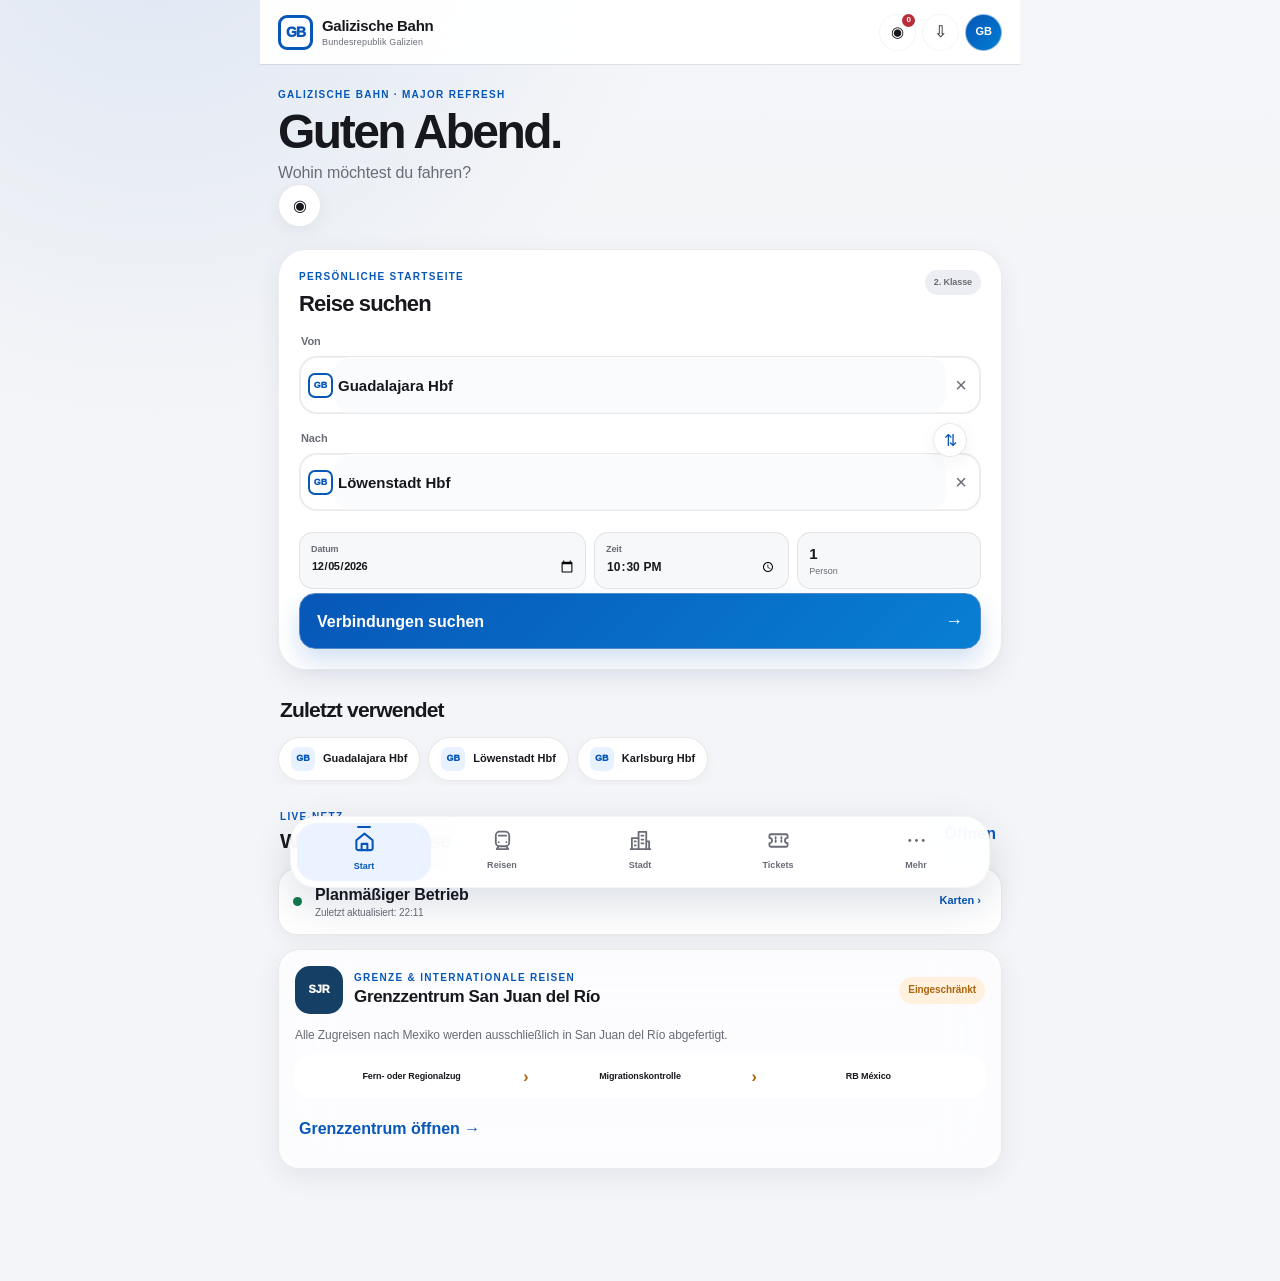
==== commit 4de6232e: "Add files via upload" ====
--- a/index.html
+++ b/index.html
@@ -4,7 +4,7 @@
   <meta charset="utf-8">
   <meta name="viewport" content="width=device-width,initial-scale=1,viewport-fit=cover">
   <meta name="theme-color" content="#0757b8">
-  <meta name="description" content="Galizische Bahn v0.9.2.1 – GB Konto, fahrplanbasierte Live-Reisechronik und nationales Bahnnetz.">
+  <meta name="description" content="Galizische Bahn v0.9.3 – Major Refresh, optimierte Reiseplanung, Offline-Tickets und fahrplanbasierte Live-Reisen.">
   <meta name="apple-mobile-web-app-capable" content="yes">
   <meta name="apple-mobile-web-app-status-bar-style" content="black-translucent">
   <meta name="apple-mobile-web-app-title" content="GBahn">
@@ -15,10 +15,11 @@
   <link rel="apple-touch-startup-image" href="./icons/splash-1179x2556.png" media="(device-width:393px) and (device-height:852px) and (-webkit-device-pixel-ratio:3)">
   <link rel="apple-touch-startup-image" href="./icons/splash-1290x2796.png" media="(device-width:430px) and (device-height:932px) and (-webkit-device-pixel-ratio:3)">
   <link rel="icon" type="image/png" sizes="32x32" href="./icons/favicon-32.png">
-  <link rel="stylesheet" href="./app.css?v=0.9.2.1-testkonto1">
+  <link rel="stylesheet" href="./app.css?v=0.9.3-major-refresh1">
   <title>Galizische Bahn</title>
 </head>
-<body>
+<body data-release="0.9.3">
+  <a class="skip-link" href="#mainView">Zum Inhalt springen</a>
   <div class="app-shell">
     <header class="app-header">
       <button id="brandButton" class="brand-button" type="button" aria-label="Startseite">
@@ -31,7 +32,7 @@
         <button id="avatarButton" class="avatar-button" type="button">DJ</button>
       </div>
     </header>
-    <main id="mainView" class="main-view" tabindex="-1"></main>
+    <main id="mainView" class="main-view" tabindex="-1" aria-live="polite"></main>
     <nav class="bottom-nav" aria-label="Hauptnavigation">
       <button class="nav-button active" data-route="home" type="button"><span class="nav-icon"><svg viewBox="0 0 24 24" aria-hidden="true"><path d="M3.5 10.7 12 3.8l8.5 6.9v8.5a1.8 1.8 0 0 1-1.8 1.8H5.3a1.8 1.8 0 0 1-1.8-1.8z"/><path d="M9 21v-6.5h6V21"/></svg></span><small data-copy="navHome">Start</small></button>
       <button class="nav-button" data-route="travel" type="button"><span class="nav-icon"><svg viewBox="0 0 24 24" aria-hidden="true"><rect x="5" y="2.8" width="14" height="15.2" rx="4"/><path d="M8.2 7h7.6M8 13.7h.01M16 13.7h.01M8 18l-2 3M16 18l2 3M8 21h8"/></svg></span><small data-copy="navTravel">Reisen</small></button>
@@ -44,6 +45,6 @@
   <div id="toastRoot" class="toast-root" aria-live="polite"></div>
   <div id="updateBanner" class="update-banner" hidden></div>
   <noscript>Diese Anwendung benötigt JavaScript.</noscript>
-  <script type="module" src="./app.js?v=0.9.2.1-testkonto1"></script>
+  <script type="module" src="./app.js?v=0.9.3-major-refresh1"></script>
 </body>
 </html>
--- a/app.css
+++ b/app.css
@@ -645,3 +645,69 @@
 /* v0.9.2 authentication focus */
 .auth-mode .bottom-nav{display:none!important}
 .auth-mode .main-view{padding-bottom:calc(30px + var(--safeBottom))}
+
+/* =====================================================================
+   Galizische Bahn v0.9.3 — Major Refresh & Core Optimization
+   One coherent component grammar, fewer nested surfaces and faster UI.
+   ===================================================================== */
+:root{
+  --gb-blue:#0757b8;
+  --gb-blue-2:#087fd3;
+  --gb-navy:#032f65;
+  --gb-ice:#eaf3ff;
+  --gb-radius-sm:12px;
+  --gb-radius-md:17px;
+  --gb-radius-lg:24px;
+  --gb-radius-xl:30px;
+  --gb-space-1:4px;
+  --gb-space-2:8px;
+  --gb-space-3:12px;
+  --gb-space-4:16px;
+  --gb-space-5:24px;
+  --gb-space-6:32px;
+  --gb-shadow-soft:0 8px 26px rgba(0,42,96,.075);
+  --gb-shadow-elevated:0 22px 58px rgba(0,42,96,.13);
+  --gb-focus:0 0 0 3px color-mix(in srgb,var(--brand) 18%,transparent);
+}
+html[data-theme=dark]{
+  --gb-ice:#0d2948;
+  --gb-shadow-soft:0 9px 28px rgba(0,0,0,.28);
+  --gb-shadow-elevated:0 24px 64px rgba(0,0,0,.42);
+}
+html{scroll-behavior:smooth}
+html.reduce-motion{scroll-behavior:auto}
+body[data-release="0.9.3"]{
+  background:
+    radial-gradient(circle at 12% -8%,color-mix(in srgb,var(--brand) 10%,transparent),transparent 30%),
+    linear-gradient(180deg,color-mix(in srgb,var(--bg) 92%,#fff),var(--bg) 35%);
+}
+.skip-link{position:fixed;z-index:999;left:12px;top:8px;transform:translateY(-160%);padding:10px 14px;border-radius:12px;background:var(--brand);color:#fff;font-weight:800;text-decoration:none;transition:transform .18s ease}.skip-link:focus{transform:translateY(0)}
+.app-shell{width:min(100%,760px)}
+.app-header{min-height:calc(64px + var(--safeTop));padding:calc(9px + var(--safeTop)) 18px 9px;background:color-mix(in srgb,var(--surface) 94%,transparent);box-shadow:0 1px 0 var(--line);border-bottom:0}
+.brand-logo{display:grid;place-items:center;border:3px solid var(--brand);background:var(--surface);box-shadow:none}
+.brand-logo:after{content:"GB";color:var(--brand);font-size:14px;font-weight:1000;letter-spacing:-.08em}.brand-logo i,.brand-logo b{display:none}
+.circle-button,.avatar-button{border-radius:50%;box-shadow:none}.online-badge{display:none}
+.main-view{padding:24px 18px calc(112px + var(--safeBottom))}
+.page-header{margin-bottom:22px}.page-header h1{max-width:580px}.eyebrow{color:var(--brand);letter-spacing:.13em}
+.card{border-color:color-mix(in srgb,var(--line) 88%,transparent);border-radius:var(--gb-radius-lg);box-shadow:var(--gb-shadow-soft)}
+.primary,.secondary,.danger-button,.ghost-button{min-height:50px;border-radius:16px;transition:transform .14s ease,box-shadow .14s ease,opacity .14s ease}.primary:active,.secondary:active,.danger-button:active,.ghost-button:active{transform:scale(.985)}.primary{background:linear-gradient(135deg,var(--gb-blue),var(--gb-blue-2));box-shadow:0 12px 24px rgba(7,87,184,.18)}.primary:disabled{opacity:.42;box-shadow:none}
+.bottom-nav{width:min(calc(100% - 24px),700px)!important;min-height:70px!important;padding:6px!important;border-radius:26px!important;background:color-mix(in srgb,var(--surface) 94%,transparent)!important;box-shadow:0 16px 42px rgba(0,35,75,.14)!important}
+.bottom-nav>.nav-button{height:56px!important;min-height:56px!important;border-radius:19px!important}.bottom-nav>.nav-button.active{background:var(--gb-ice)!important;box-shadow:none!important}.bottom-nav>.nav-button.active:after{background:var(--brand)!important}.bottom-nav .nav-icon,.bottom-nav .nav-icon svg{width:23px!important;height:23px!important}.bottom-nav .nav-button small{font-size:9px!important}
+.home-title.v093-home-title{align-items:flex-end}.v093-home-title h1{font-size:clamp(34px,9vw,48px)}.v093-home-title .subtitle{font-size:16px}.home-priority{margin-bottom:20px}.home-priority .section-title{margin-bottom:11px}
+.v093-search-card{padding:20px;border-radius:28px;background:color-mix(in srgb,var(--surface) 97%,transparent)}.v093-search-card.is-secondary{padding:17px}.v093-search-card.is-secondary .search-card-heading h2{font-size:20px}.v093-search-card .hero-search-button{min-height:56px;margin-top:4px;font-size:16px}
+.recent-station-chips{display:flex;gap:8px;margin:0 -18px;padding:0 18px 4px;overflow-x:auto;scrollbar-width:none}.recent-station-chips::-webkit-scrollbar{display:none}.recent-station-chips button{display:flex;align-items:center;gap:8px;min-width:max-content;padding:9px 12px;border:1px solid var(--line);border-radius:999px;background:var(--surface);box-shadow:0 4px 14px rgba(0,0,0,.035);color:var(--text)}.recent-station-chips button span{display:grid;place-items:center;width:24px;height:24px;border-radius:7px;background:var(--brandSoft);color:var(--brand);font-size:9px;font-weight:950}.recent-station-chips button strong{font-size:11px}
+.status-ribbon{border-radius:19px!important}.border-flow-card{border-radius:21px}.border-flow-card.border-open .border-status{background:var(--greenSoft);color:var(--green)}.border-flow-card.border-closed{border-color:color-mix(in srgb,var(--red) 35%,var(--line));background:color-mix(in srgb,var(--redSoft) 55%,var(--surface))}.border-flow-card.border-closed .border-status{background:var(--red);color:#fff}
+.station-search-input{min-height:58px;border-radius:18px;background:var(--surface);box-shadow:inset 0 0 0 1px color-mix(in srgb,var(--line) 65%,transparent)}.station-search-input input[type=search]{height:56px;font-size:15px}.station-suggestions{max-height:min(390px,52vh);padding:8px;border-radius:20px;box-shadow:var(--gb-shadow-elevated)}.station-suggestions button{min-height:58px;padding:10px 11px}.station-suggestions button.is-highlighted,.station-suggestions button:hover,.station-suggestions button:focus-visible{background:var(--gb-ice);outline:0}.station-empty-result{padding:22px 12px;text-align:center;color:var(--muted);font-size:12px}
+.v08-result-list{gap:10px}.gb-connection-result{border-radius:22px;box-shadow:var(--gb-shadow-soft);transition:transform .14s ease,box-shadow .14s ease}.gb-connection-result:active{transform:scale(.992)}.gb-service-strip{height:40px}.gb-result-footer{background:color-mix(in srgb,var(--surface2) 66%,transparent)}
+.ticket-segmented{padding:5px!important;border-radius:20px!important;background:var(--surface2)!important}.ticket-segmented button{min-height:43px!important;border-radius:15px!important}.ticket-segmented button.active{background:var(--surface)!important;box-shadow:0 4px 14px rgba(0,0,0,.06)!important}.v08-ticket-card{border-radius:23px!important;box-shadow:var(--gb-shadow-soft)!important}.ticket-card-aside{min-width:88px}
+.account-page-header{align-items:center}.account-shell{padding:24px;border-radius:30px;box-shadow:var(--gb-shadow-elevated)}.account-form input{min-height:56px;border-radius:17px;background:var(--surface)}.test-account-card{display:none!important}.test-account-compact{display:flex;align-items:center;gap:10px;margin:14px 0 2px;padding:11px 13px;border:1px solid color-mix(in srgb,var(--brand) 22%,var(--line));border-radius:16px;background:var(--gb-ice)}.test-account-compact>span{padding:4px 7px;border-radius:7px;background:var(--brand);color:#fff;font-size:9px;font-weight:900}.test-account-compact strong,.test-account-compact small{display:block}.test-account-compact strong{font-size:12px}.test-account-compact small{margin-top:2px;color:var(--muted);font-size:9px}
+.journey-assistant-hero{border-radius:28px!important;box-shadow:var(--gb-shadow-soft)}.live-summary{background:color-mix(in srgb,var(--surface2) 70%,transparent)}.live-timeline-row.current .timeline-dot{box-shadow:0 0 0 6px color-mix(in srgb,var(--brand) 13%,transparent)}
+.modal-sheet{border-radius:30px 30px 24px 24px!important;box-shadow:0 34px 90px rgba(0,0,0,.28)!important}.modal-sheet>header{min-height:66px}.modal-sheet>header h2{font-size:23px}.modal-sheet>header button{border-radius:50%!important}
+.fatal-error-state{display:grid;gap:14px;padding:22px}.fatal-error-state>span{display:grid;place-items:center;width:52px;height:52px;border-radius:18px;background:var(--redSoft);color:var(--red);font-size:25px;font-weight:950}.fatal-error-state code{padding:12px;border-radius:12px;background:var(--surface2);color:var(--muted);font-size:10px;overflow-wrap:anywhere}.fatal-error-state>div{display:flex;gap:9px}.fatal-error-state>div>*{flex:1}
+.v093-developer h3{margin:4px 0 0}.developer-segment{display:grid;grid-template-columns:repeat(3,1fr);gap:5px;padding:5px;border-radius:17px;background:var(--surface2)}.developer-segment button{min-height:42px;border:0;border-radius:13px;background:transparent;color:var(--muted);font-size:10px;font-weight:850}.developer-segment button.active{background:var(--surface);color:var(--brand);box-shadow:0 4px 14px rgba(0,0,0,.07)}.border-status-hero.border-open{background:linear-gradient(135deg,#0b6e48,#24a66d)}.border-status-hero.border-closed{background:linear-gradient(135deg,#681b25,#bd303d)}.border-closed-advisory{border-color:color-mix(in srgb,var(--red) 30%,var(--line));background:var(--redSoft)}.border-search-action:disabled{background:var(--surface2);color:var(--muted);box-shadow:none}
+.refined-empty{padding:36px 22px!important}.refined-empty>b{width:58px!important;height:58px!important;border-radius:20px!important;background:var(--gb-ice)!important;color:var(--brand)!important}
+.update-banner{border-radius:16px!important;box-shadow:var(--gb-shadow-elevated)}
+@media(max-width:390px){
+  .main-view{padding-left:14px;padding-right:14px}.v093-search-card{padding:17px}.home-title.v093-home-title{align-items:flex-start}.v093-home-title h1{font-size:34px}.fatal-error-state>div{flex-direction:column}.developer-segment{grid-template-columns:1fr}.account-shell{padding:18px}.recent-station-chips{margin-left:-14px;margin-right:-14px;padding-left:14px;padding-right:14px}
+}
+@media(prefers-reduced-motion:reduce){html{scroll-behavior:auto}.gb-connection-result,.primary,.secondary,.danger-button,.ghost-button{transition:none!important}}
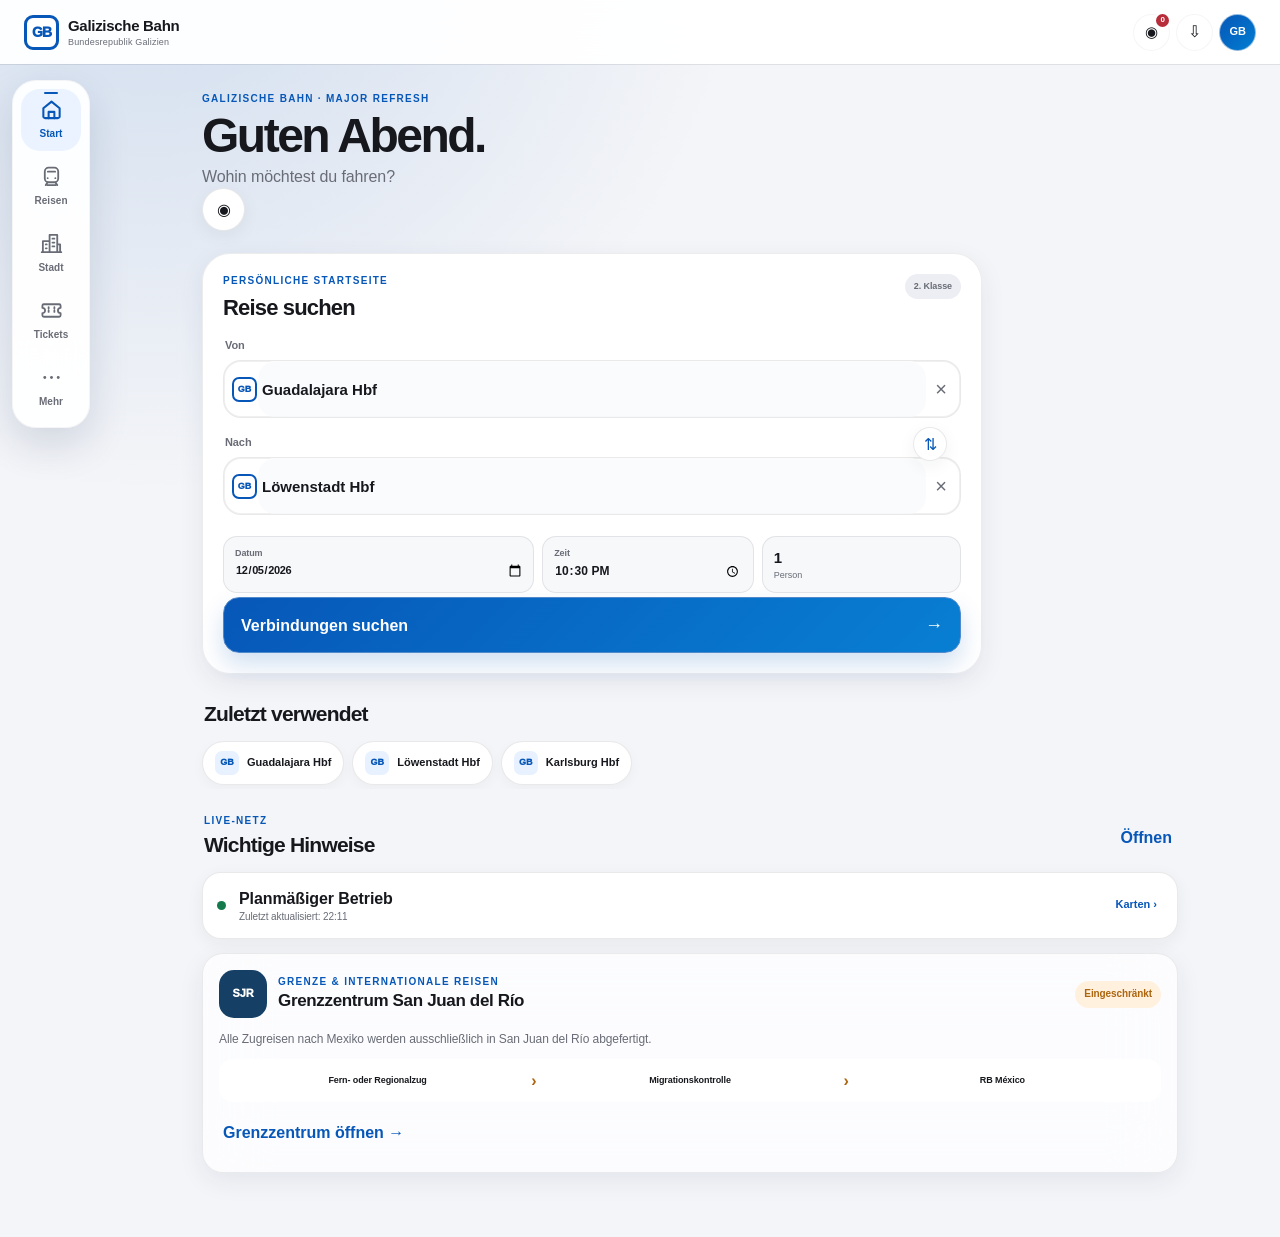
==== commit 9de26380: "Add files via upload" ====
--- a/index.html
+++ b/index.html
@@ -4,7 +4,7 @@
   <meta charset="utf-8">
   <meta name="viewport" content="width=device-width,initial-scale=1,viewport-fit=cover">
   <meta name="theme-color" content="#0757b8">
-  <meta name="description" content="Galizische Bahn v0.9.3 – Major Refresh, optimierte Reiseplanung, Offline-Tickets und fahrplanbasierte Live-Reisen.">
+  <meta name="description" content="Galizische Bahn v0.9.3.1 – Major Refresh, optimierte Reiseplanung, Offline-Tickets und fahrplanbasierte Live-Reisen.">
   <meta name="apple-mobile-web-app-capable" content="yes">
   <meta name="apple-mobile-web-app-status-bar-style" content="black-translucent">
   <meta name="apple-mobile-web-app-title" content="GBahn">
@@ -15,10 +15,10 @@
   <link rel="apple-touch-startup-image" href="./icons/splash-1179x2556.png" media="(device-width:393px) and (device-height:852px) and (-webkit-device-pixel-ratio:3)">
   <link rel="apple-touch-startup-image" href="./icons/splash-1290x2796.png" media="(device-width:430px) and (device-height:932px) and (-webkit-device-pixel-ratio:3)">
   <link rel="icon" type="image/png" sizes="32x32" href="./icons/favicon-32.png">
-  <link rel="stylesheet" href="./app.css?v=0.9.3-major-refresh1">
+  <link rel="stylesheet" href="./app.css?v=0.9.3.1-duo-adaptive1">
   <title>Galizische Bahn</title>
 </head>
-<body data-release="0.9.3">
+<body data-release="0.9.3.1">
   <a class="skip-link" href="#mainView">Zum Inhalt springen</a>
   <div class="app-shell">
     <header class="app-header">
@@ -45,6 +45,6 @@
   <div id="toastRoot" class="toast-root" aria-live="polite"></div>
   <div id="updateBanner" class="update-banner" hidden></div>
   <noscript>Diese Anwendung benötigt JavaScript.</noscript>
-  <script type="module" src="./app.js?v=0.9.3-major-refresh1"></script>
+  <script type="module" src="./app.js?v=0.9.3.1-duo-adaptive1"></script>
 </body>
 </html>
--- a/app.css
+++ b/app.css
@@ -711,3 +711,100 @@
   .main-view{padding-left:14px;padding-right:14px}.v093-search-card{padding:17px}.home-title.v093-home-title{align-items:flex-start}.v093-home-title h1{font-size:34px}.fatal-error-state>div{flex-direction:column}.developer-segment{grid-template-columns:1fr}.account-shell{padding:18px}.recent-station-chips{margin-left:-14px;margin-right:-14px;padding-left:14px;padding-right:14px}
 }
 @media(prefers-reduced-motion:reduce){html{scroll-behavior:auto}.gb-connection-result,.primary,.secondary,.danger-button,.ghost-button{transition:none!important}}
+
+
+
+/* v0.9.3.1 — Adaptive PWA layout inspired by Apple HIG.
+   Viewport-driven, not hardware-sniffing: supports Duo folded/unfolded,
+   Split View, landscape phones and desktop windows. */
+html { -webkit-text-size-adjust:100%; text-size-adjust:100%; }
+:where(button, a, input, select, textarea):focus-visible {
+  outline:3px solid var(--brand)!important;
+  outline-offset:3px;
+}
+:where(.card,.v093-search-card,.account-shell,.modal-sheet,.main-view) {
+  min-width:0;
+}
+:where(.main-view,.modal-content) { overflow-wrap:break-word; }
+:where(input,select,textarea) { max-width:100%; font-size:max(16px,1em); }
+:where(button,a,input,select) { touch-action:manipulation; }
+@media (min-width:780px) {
+  .app-shell { width:min(100%,1440px)!important; max-width:none!important; margin:0 auto!important; }
+  .app-header { padding-left:max(24px,env(safe-area-inset-left))!important;
+                padding-right:max(24px,env(safe-area-inset-right))!important; }
+  .main-view { width:min(100%,1140px); max-width:none!important;
+               margin:0 auto; padding:28px 32px 64px!important; }
+  .bottom-nav {
+    left:max(12px,env(safe-area-inset-left))!important;
+    top:calc(80px + env(safe-area-inset-top))!important;
+    bottom:auto!important;
+    transform:none!important;
+    width:78px!important; min-height:0!important;
+    grid-template-columns:minmax(0,1fr)!important;
+    grid-auto-rows:minmax(62px,auto)!important;
+    row-gap:5px!important; column-gap:0!important;
+    border-radius:24px!important;
+    padding:8px!important;
+    overflow:visible!important;
+  }
+  .bottom-nav>.nav-button { height:62px!important; min-height:62px!important; }
+  .bottom-nav>.nav-button.active { height:62px!important; }
+  .bottom-nav .nav-button small { font-size:10px!important; }
+  .main-view { padding-left:116px!important; }
+  .toast-root { bottom:24px!important; }
+  .modal-backdrop { align-items:center!important;
+    padding:24px max(20px,env(safe-area-inset-right)) 24px max(20px,env(safe-area-inset-left))!important; }
+  .modal-sheet { border-radius:28px!important; max-height:min(88dvh,900px)!important; }
+  .v093-search-card,.account-shell { max-width:780px; }
+  .v08-result-list,.ticket-list { max-width:100%; }
+  .recent-station-chips { max-width:100%; }
+}
+@media (min-width:1080px) {
+  .main-view { padding-left:132px!important; }
+}
+@media (min-width:780px) and (max-height:600px) {
+  .bottom-nav { top:calc(12px + env(safe-area-inset-top))!important;
+                width:68px!important; padding:4px!important; }
+  .bottom-nav>.nav-button,.bottom-nav>.nav-button.active {
+    height:52px!important; min-height:52px!important;
+  }
+  .bottom-nav .nav-icon,.bottom-nav .nav-icon svg {
+    width:20px!important; height:20px!important;
+  }
+  .bottom-nav .nav-button small { font-size:9px!important; }
+  .app-header { min-height:60px!important; }
+}
+@media (max-width:779px) and (max-height:540px) {
+  /* Folded short viewport: reserve height for content by moving nav to side. */
+  .bottom-nav {
+    left:max(6px,env(safe-area-inset-left))!important;
+    top:calc(8px + env(safe-area-inset-top))!important;
+    bottom:auto!important; transform:none!important;
+    width:58px!important; min-height:0!important;
+    grid-template-columns:minmax(0,1fr)!important;
+    grid-auto-rows:52px!important;
+    row-gap:2px!important; column-gap:0!important;
+    padding:4px!important; border-radius:18px!important;
+  }
+  .bottom-nav>.nav-button,.bottom-nav>.nav-button.active {
+    height:52px!important; min-height:52px!important;
+    grid-template-rows:24px 13px!important;
+  }
+  .bottom-nav .nav-icon,.bottom-nav .nav-icon svg { width:20px!important;height:20px!important; }
+  .bottom-nav .nav-button small { font-size:8px!important; }
+  .main-view { padding-left:calc(76px + env(safe-area-inset-left))!important;
+               padding-bottom:24px!important; }
+  .app-header { padding-left:calc(76px + env(safe-area-inset-left))!important; }
+}
+@media (max-width:779px) and (min-height:541px) {
+  .bottom-nav { bottom:max(8px,env(safe-area-inset-bottom))!important; }
+}
+@media (max-width:420px) and (min-height:541px) {
+  .main-view { padding-left:max(12px,env(safe-area-inset-left))!important;
+               padding-right:max(12px,env(safe-area-inset-right))!important; }
+  .app-header { padding-left:max(12px,env(safe-area-inset-left))!important;
+                padding-right:max(12px,env(safe-area-inset-right))!important; }
+}
+@media (prefers-reduced-motion:reduce) {
+  .bottom-nav>.nav-button { transition:none!important; }
+}
